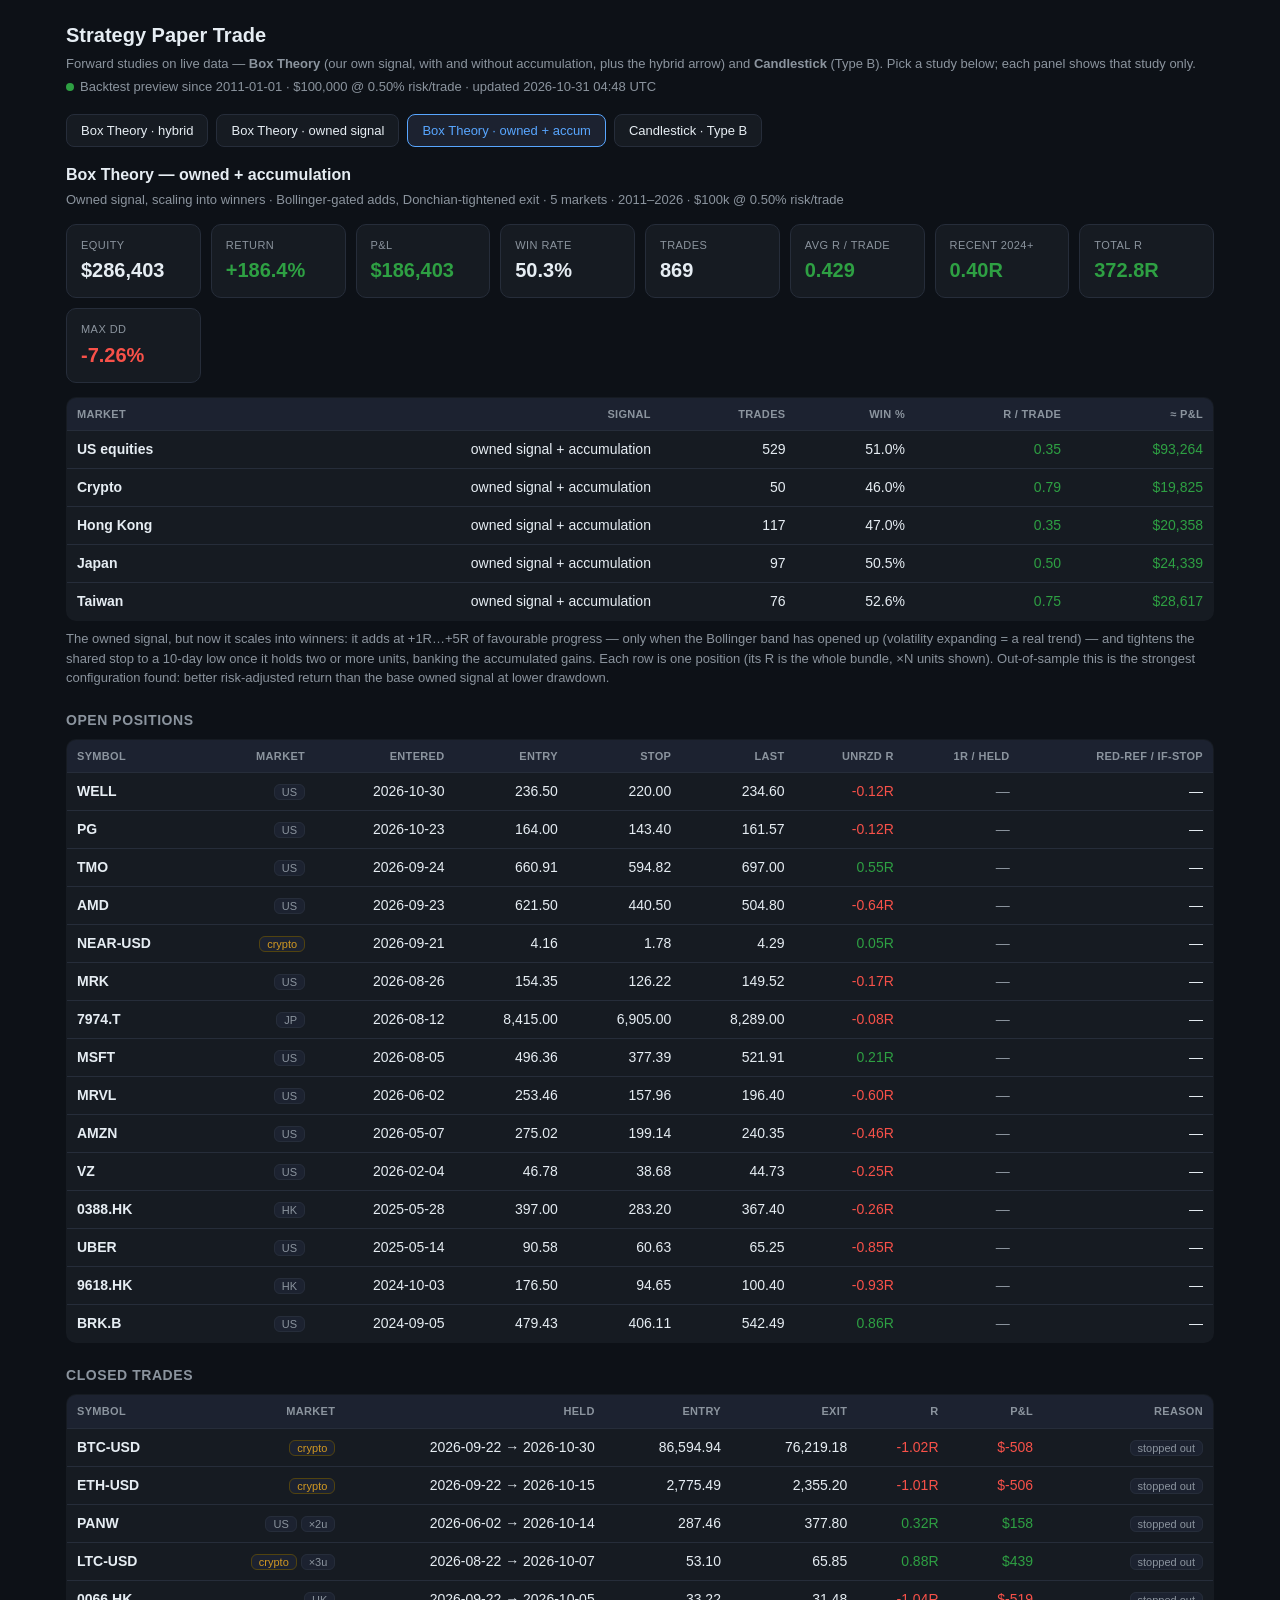
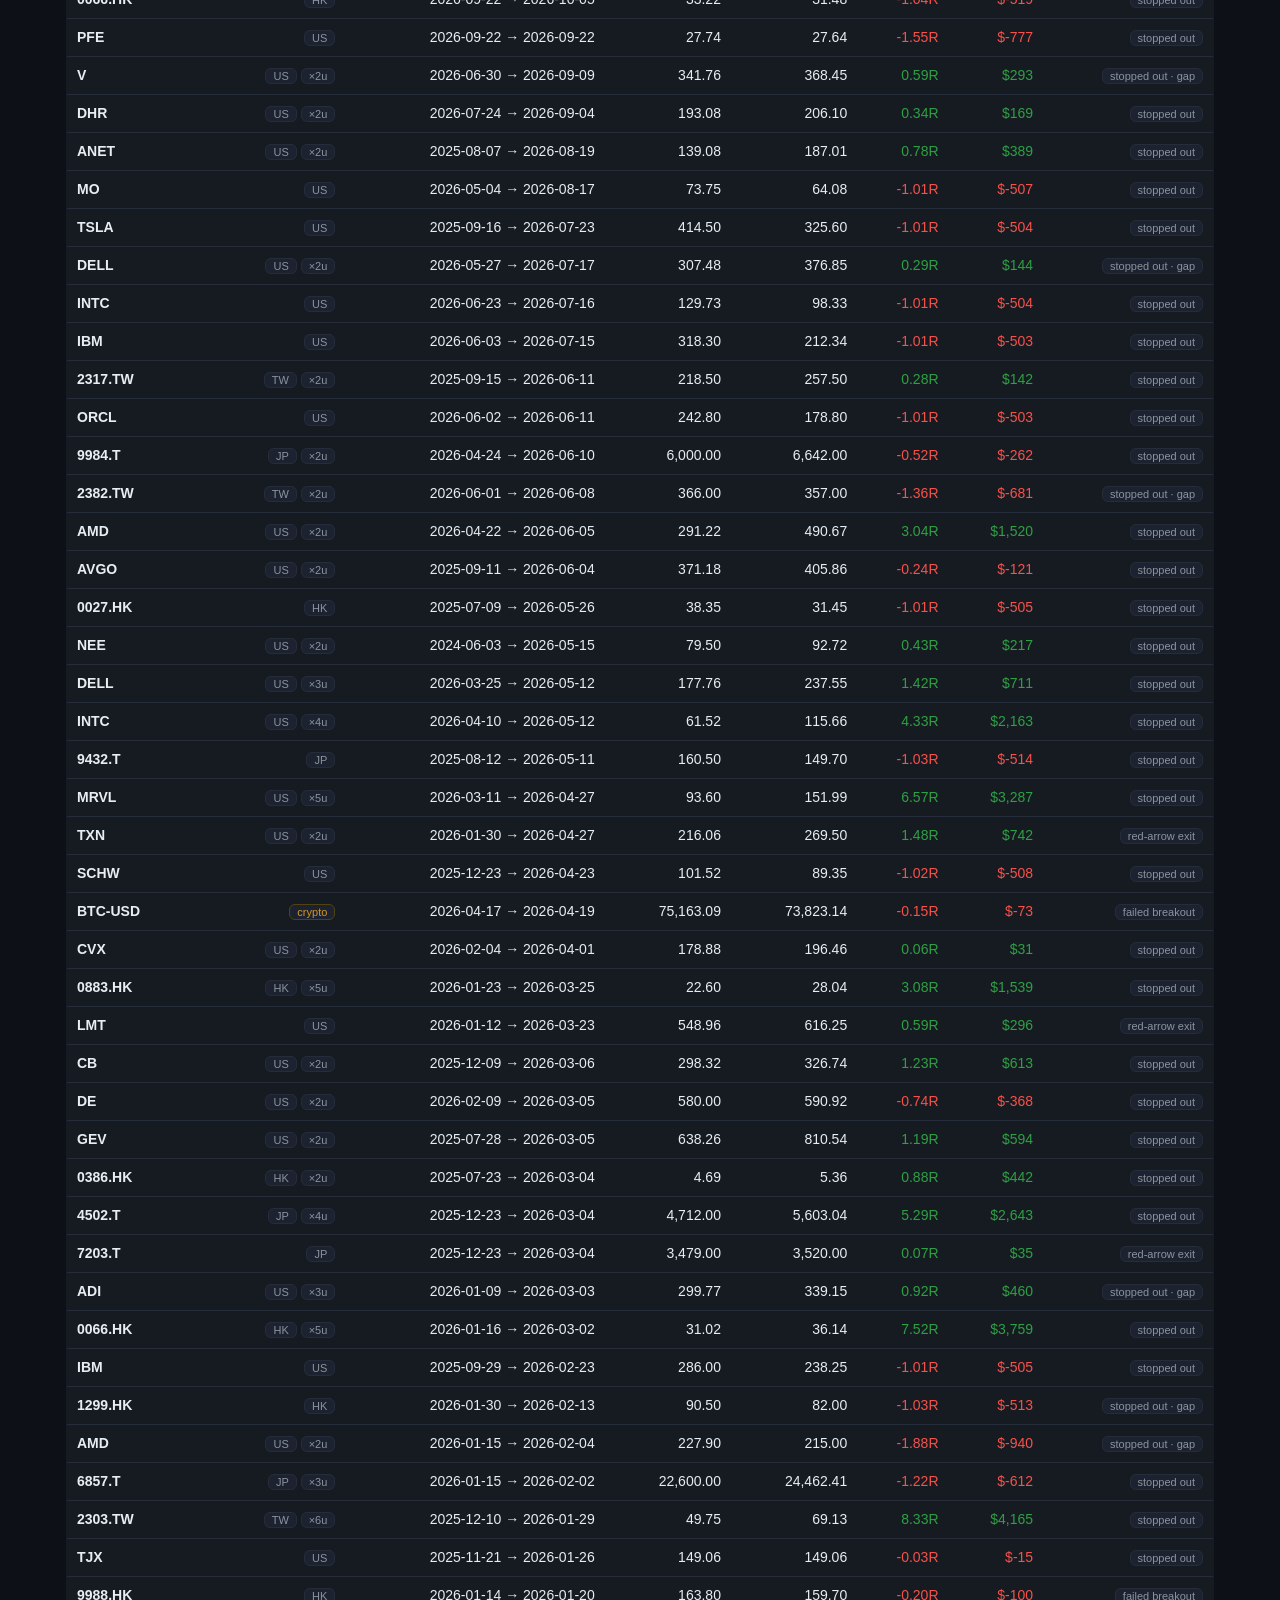
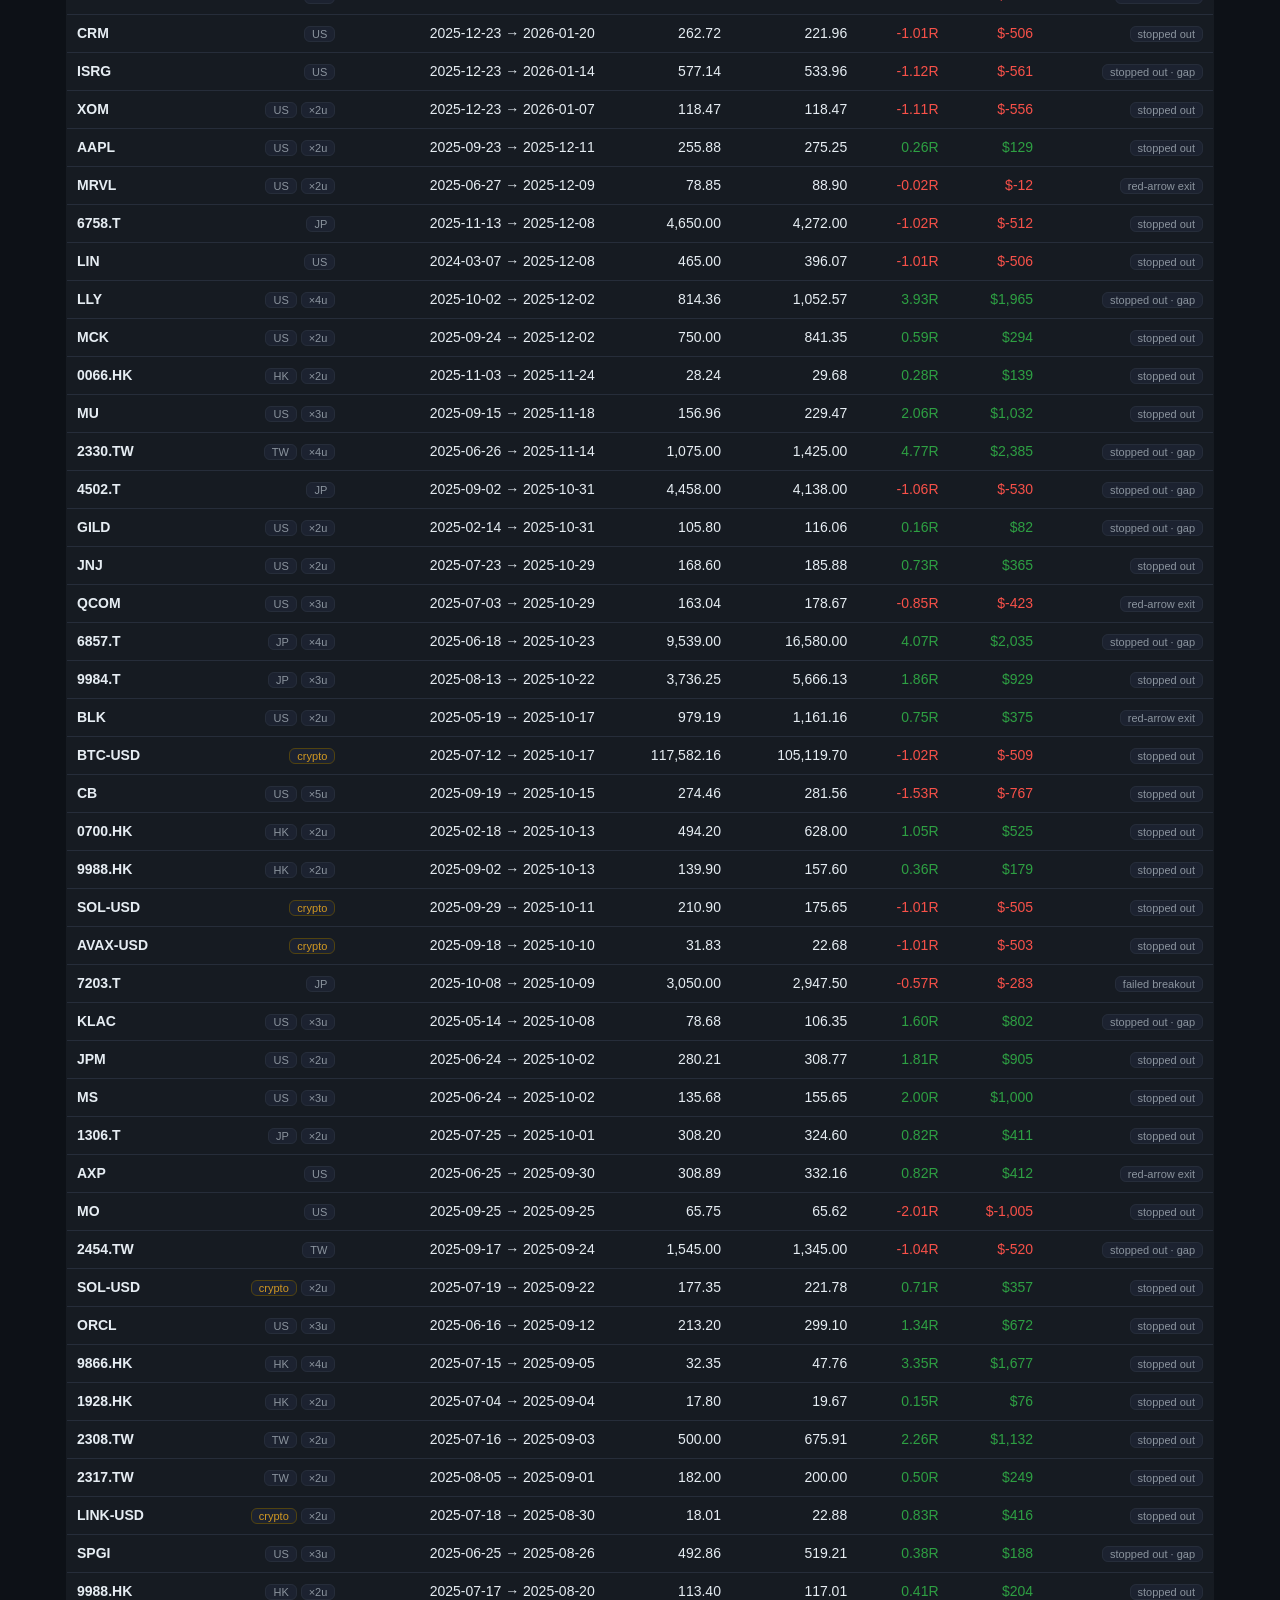
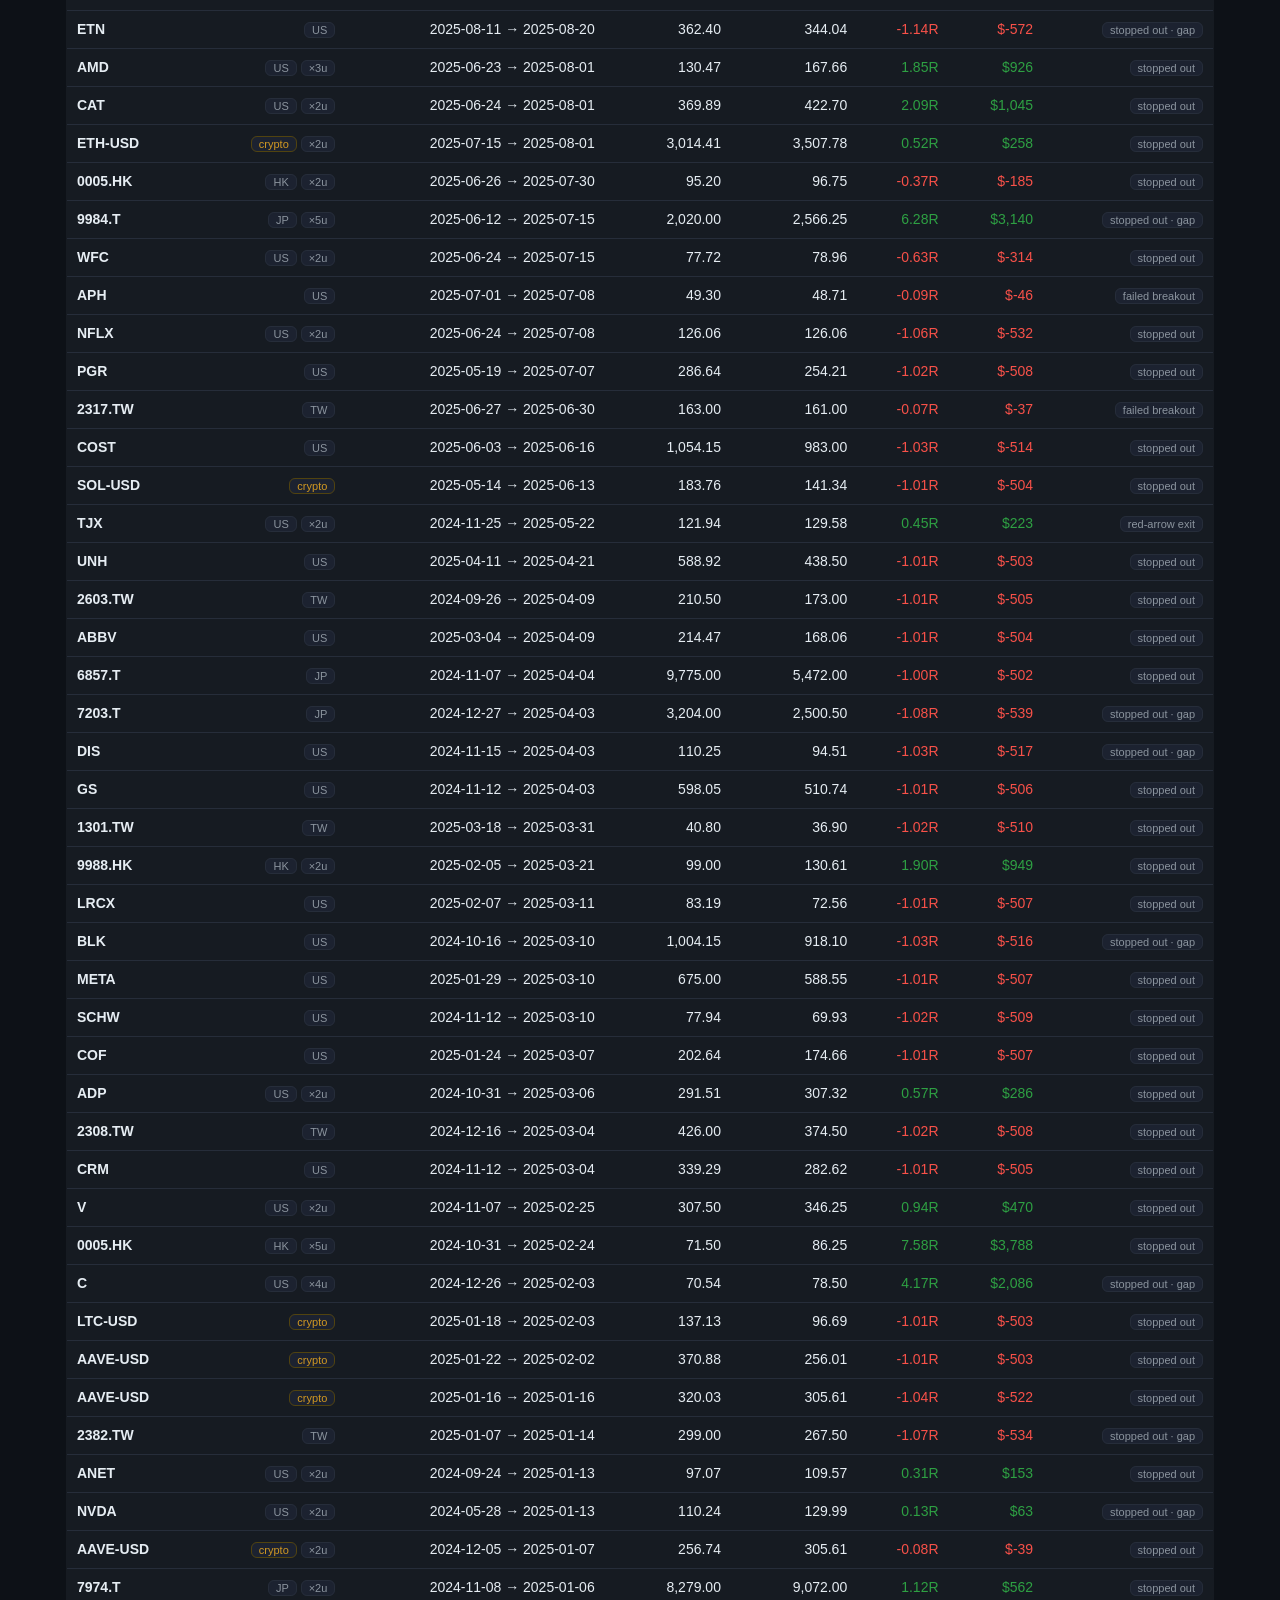
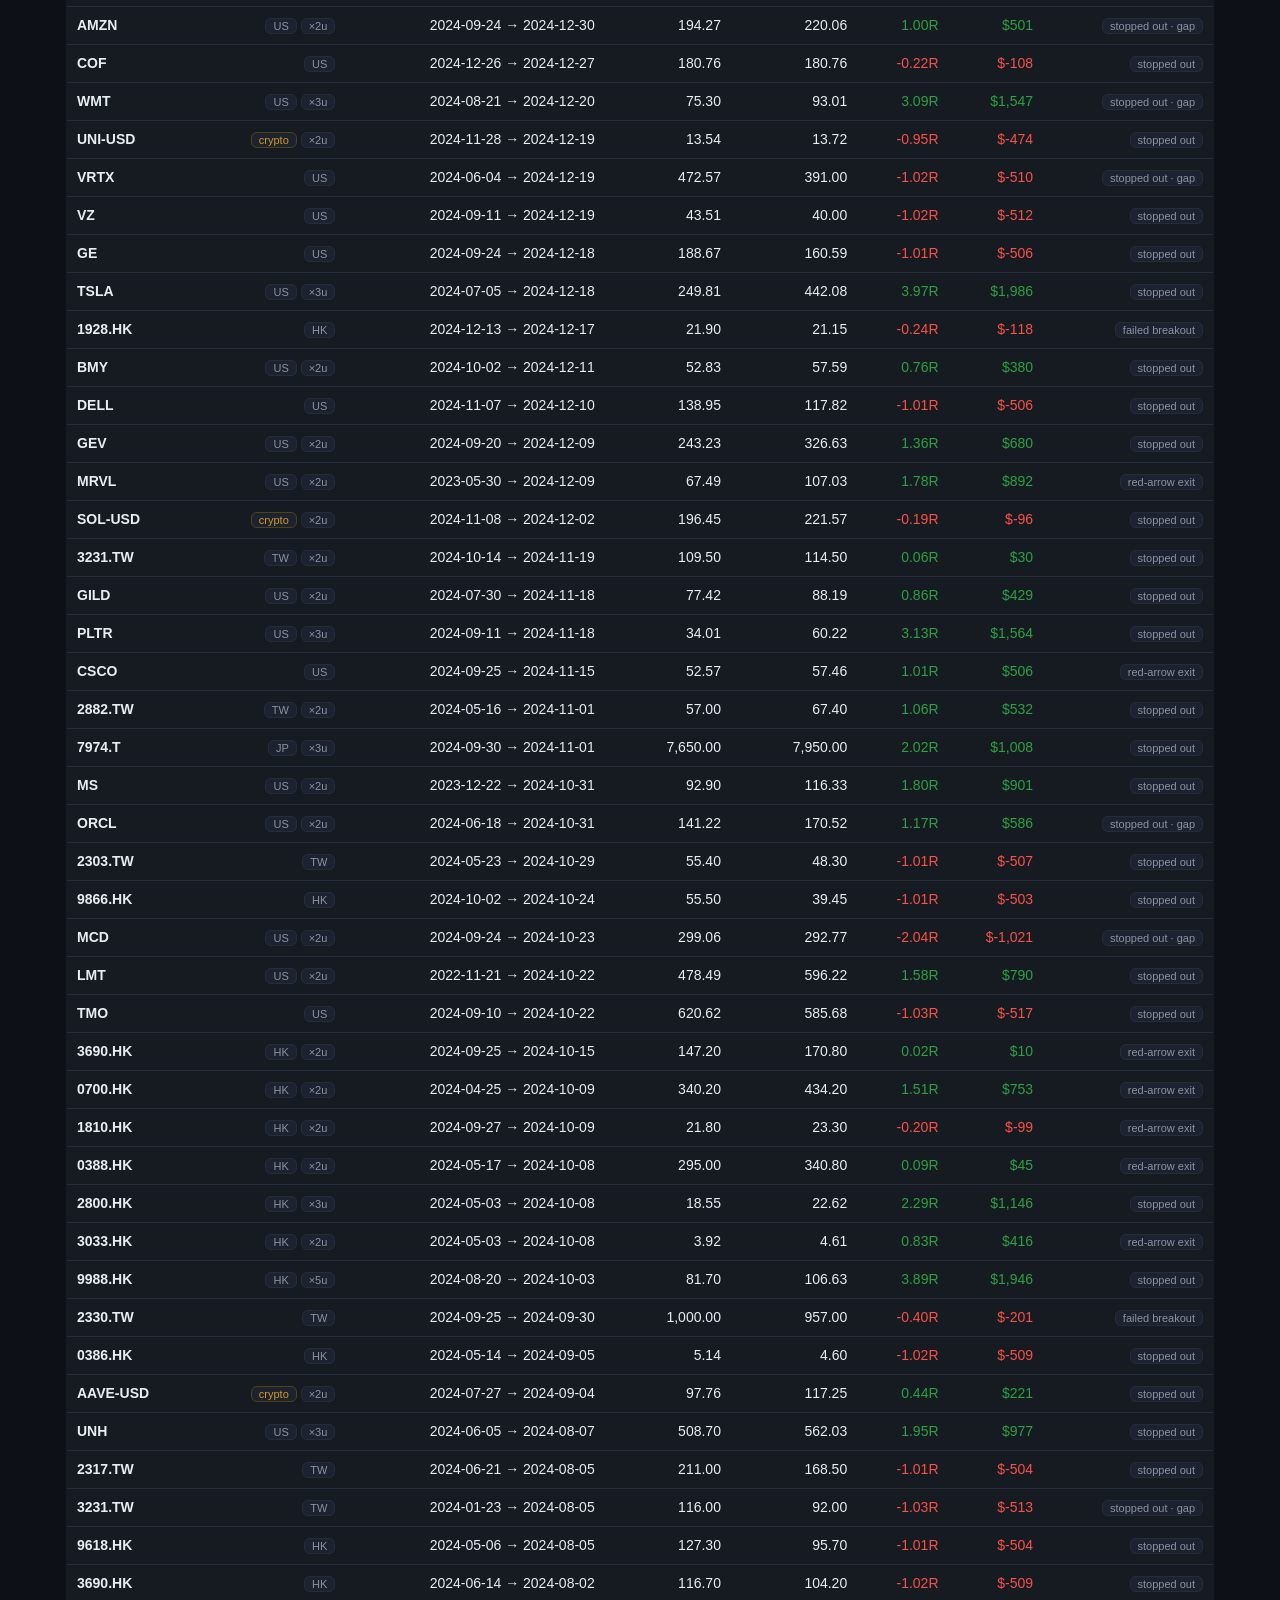
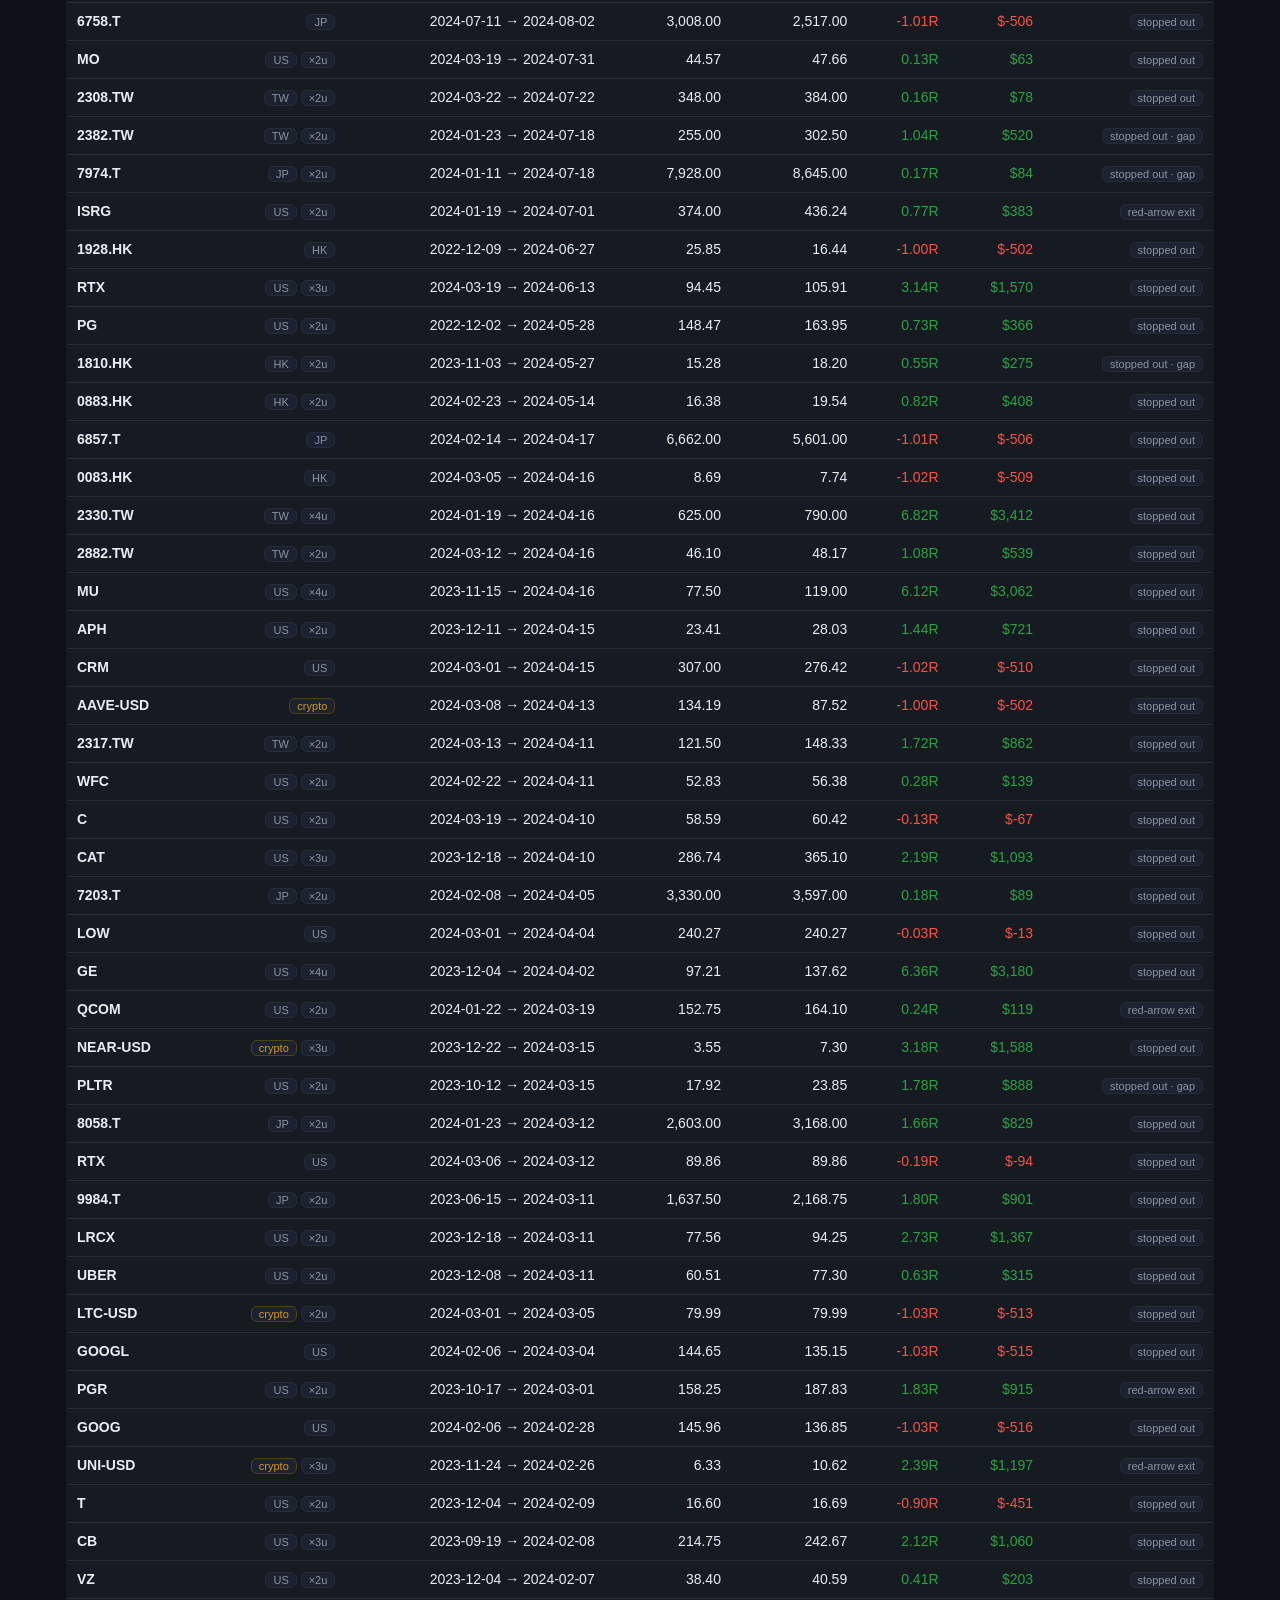
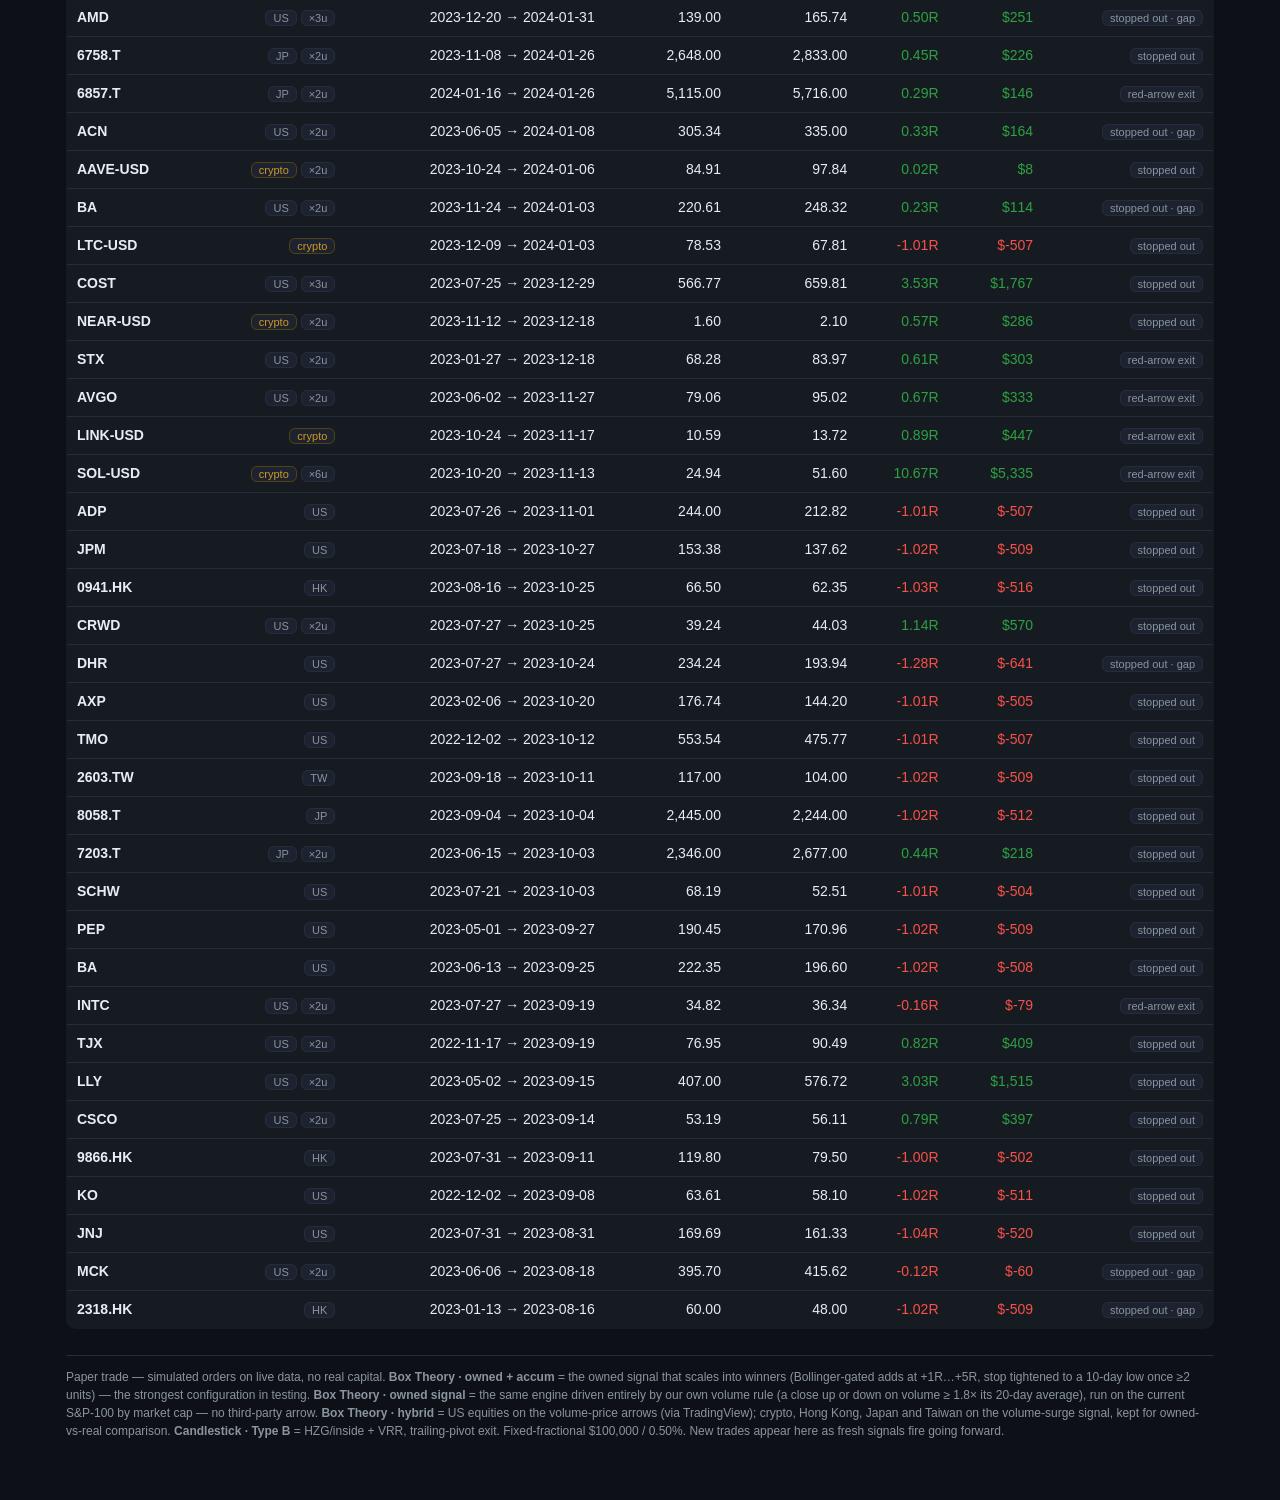
==== paper.html @ 95eea861 "Add owned + refined-accumulation stream (live) New box_theory_owned_accum stream: owned signal scali" ====
<!doctype html>
<html lang="en">
<head>
<meta charset="utf-8">
<meta name="viewport" content="width=device-width, initial-scale=1">
<title>Strategy Paper Trade</title>
<style>
  :root{
    --bg:#0d1117; --panel:#161b22; --panel2:#1c2230; --line:#262d3a;
    --ink:#e6edf3; --mut:#8b949e; --pos:#2ea043; --neg:#f85149; --accent:#58a6ff;
  }
  *{box-sizing:border-box}
  body{margin:0;background:var(--bg);color:var(--ink);
    font:14px/1.5 -apple-system,BlinkMacSystemFont,"Segoe UI",Roboto,Helvetica,Arial,sans-serif}
  .wrap{max-width:1180px;margin:0 auto;padding:20px 16px 60px}
  header h1{margin:0 0 4px;font-size:20px}
  .sub{color:var(--mut);font-size:13px}
  .dot{display:inline-block;width:8px;height:8px;border-radius:50%;background:var(--pos);margin-right:6px;vertical-align:middle}
  .tabs{display:flex;gap:8px;margin:18px 0 10px;flex-wrap:wrap}
  .tab{background:var(--panel);border:1px solid var(--line);color:var(--ink);padding:8px 14px;
    border-radius:8px;cursor:pointer;font-size:13px}
  .tab.active{background:var(--panel2);border-color:var(--accent);color:var(--accent)}
  .cards{display:grid;grid-template-columns:repeat(auto-fit,minmax(130px,1fr));gap:10px;margin:14px 0}
  .card{background:var(--panel);border:1px solid var(--line);border-radius:10px;padding:12px 14px}
  .card .k{color:var(--mut);font-size:11px;text-transform:uppercase;letter-spacing:.04em}
  .card .v{font-size:20px;font-weight:600;margin-top:2px}
  h2{font-size:14px;color:var(--mut);margin:22px 0 8px;font-weight:600;text-transform:uppercase;letter-spacing:.04em}
  .tbl{width:100%;border-collapse:collapse;background:var(--panel);border:1px solid var(--line);border-radius:10px;overflow:hidden}
  .tbl th,.tbl td{padding:8px 10px;text-align:right;border-bottom:1px solid var(--line);white-space:nowrap}
  .tbl th:first-child,.tbl td:first-child{text-align:left}
  .tbl th{color:var(--mut);font-weight:600;font-size:11px;text-transform:uppercase;letter-spacing:.03em;background:var(--panel2)}
  .tbl tr:last-child td{border-bottom:none}
  .tbl td.sym{font-weight:600}
  .pos{color:var(--pos)} .neg{color:var(--neg)}
  .tag{background:var(--panel2);border:1px solid var(--line);border-radius:6px;padding:1px 7px;font-size:11px;color:var(--mut)}
  .tag.crypto{color:#d29922;border-color:#51430f}
  .empty{color:var(--mut);padding:14px;background:var(--panel);border:1px solid var(--line);border-radius:10px}
  .scroll{overflow-x:auto}
  .yes{color:var(--pos);font-weight:600}.no{color:var(--mut)}
  footer{color:var(--mut);font-size:12px;margin-top:26px;border-top:1px solid var(--line);padding-top:12px}
</style>
</head>
<body>
<div class="wrap">
  <header>
    <h1>Strategy Paper Trade</h1>
    <div class="sub" style="margin-bottom:3px">Forward studies on live data — <b>Box Theory</b> (our own signal, with and without accumulation, plus the hybrid arrow) and <b>Candlestick</b> (Type B). Pick a study below; each panel shows that study only.</div>
    <div class="sub"><span class="dot" id="dot"></span><span id="status">Loading…</span></div>
  </header>

  <div class="tabs" id="tabs"></div>

  <section>
    <h2 id="stratTitle" style="margin:16px 0 3px;color:var(--ink);font-size:16px;text-transform:none;letter-spacing:0"></h2>
    <div class="sub" id="stratDesc"></div>
    <div class="cards" id="cards"></div>
    <div class="scroll" id="byMarket"></div>
    <div class="sub" id="stratNote" style="margin-top:8px"></div>
  </section>

  <h2>Open positions</h2>
  <div class="scroll" id="open"></div>

  <h2>Closed trades</h2>
  <div class="scroll" id="closed"></div>

  <footer id="foot"></footer>
</div>

<script>
const S = {data:null, strat:"box_theory_owned_accum"};
const $ = s => document.querySelector(s);
const money = v => "$" + Number(v).toLocaleString(undefined,{maximumFractionDigits:0});
const num = (v,d=2) => Number(v).toLocaleString(undefined,{minimumFractionDigits:d,maximumFractionDigits:d});
const sign = v => (Number(v) >= 0 ? "pos" : "neg");
const R = t => t.net_r !== undefined ? t.net_r : t.net_r_10bps_side;
const REASON_LABELS = {
  stop_intraday:        "stopped out",
  stop_gap:             "stopped out · gap",
  stop_same_bar:        "stopped out · entry bar",
  trail_stop:           "trailing stop",
  red_reference_close:  "red-arrow exit",
  early_failed_breakout:"failed breakout",
  end_of_data:          "open",
};
const REASON_TIPS = {
  stop_intraday:        "Price dropped to the stop level and the position closed there. This says nothing about holding time — a trade can trail for weeks before the stop is finally touched.",
  stop_gap:             "Opened below the stop and closed at the open (gapped straight through the stop).",
  stop_same_bar:        "The stop was touched on the very bar the position was entered.",
  trail_stop:           "Closed at the trailing stop, which had ratcheted up under each new pivot low.",
  red_reference_close:  "Closed on a red exit-signal bar.",
  early_failed_breakout:"The breakout failed back inside the box within the first few bars.",
  end_of_data:          "Still open at the end of the data.",
};
const reason = t => { const r = t.exit_reason || t.reason || ""; return REASON_LABELS[r] || r.replace(/_/g," "); };
const reasonTip = t => { const r = t.exit_reason || t.reason || ""; return REASON_TIPS[r] || ""; };
const mtag = m => `<span class="tag ${m==='crypto'?'crypto':''}">${m}</span>`;

function cards(st){
  const ret = st.return_pct !== undefined ? st.return_pct : (st.pnl_usd / (S.data.equity0||100000) * 100);
  const c = [
    ["Equity", money(st.equity)],
    ["Return", `<span class="${sign(ret)}">${ret>=0?"+":""}${num(ret,1)}%</span>`],
    ["P&L", `<span class="${sign(st.pnl_usd)}">${money(st.pnl_usd)}</span>`],
    ["Win rate", st.trades ? num(st.win_pct,1)+"%" : "—"],
    ["Trades", st.trades],
    ["Avg R / trade", `<span class="${sign(st.avg_r)}">${num(st.avg_r,3)}</span>`],
    ["Recent 2024+", st.recent_trades ? `<span class="${sign(st.recent_avg_r)}">${num(st.recent_avg_r,2)}R</span>` : "—"],
    ["Total R", `<span class="${sign(st.total_r)}">${num(st.total_r,1)}R</span>`],
    ["Max DD", `<span class="neg">${num(st.max_dd_pct,2)}%</span>`],
  ];
  $("#cards").innerHTML = c.map(([k,v])=>`<div class="card"><div class="k">${k}</div><div class="v">${v}</div></div>`).join("");
}

function openTable(rows){
  if(!rows.length){ $("#open").innerHTML = `<div class="empty">No open positions.</div>`; return; }
  const body = rows.map(p=>`<tr>
    <td class="sym">${p.symbol.replace('US.','')}</td>
    <td>${mtag(p.market)}${p.pattern && p.pattern!=='box_theory' ? ' <span class="tag">'+p.pattern.replace('_',' ')+'</span>':''}${p.units>1 ? ' <span class="tag">×'+p.units+'u</span>':''}</td>
    <td>${p.entry_date}</td>
    <td>${num(p.entry)}</td>
    <td>${num(p.active_stop)}</td>
    <td>${p.last_close!=null ? num(p.last_close) : '—'}</td>
    <td class="${sign(p.unrealized_r)}">${num(p.unrealized_r,2)}R</td>
    <td>${p.hit_1r!==undefined ? (p.hit_1r?'<span class="yes">1R</span>':'<span class="no">—</span>') : (p.bars_held!==undefined ? p.bars_held+'d' : '')}</td>
    <td>${p.red_ref!=null ? num(p.red_ref) : (p.if_stopped_now_r!==undefined ? '<span class="'+sign(p.if_stopped_now_r)+'">'+num(p.if_stopped_now_r,2)+'R</span>' : '—')}</td>
  </tr>`).join("");
  $("#open").innerHTML = `<table class="tbl"><thead><tr>
    <th>Symbol</th><th>Market</th><th>Entered</th><th>Entry</th><th>Stop</th><th>Last</th>
    <th>Unrzd R</th><th>1R / held</th><th>Red-ref / if-stop</th></tr></thead><tbody>${body}</tbody></table>`;
}

function closedTable(rows){
  if(!rows.length){ $("#closed").innerHTML = `<div class="empty">No closed trades yet.</div>`; return; }
  const body = rows.map(t=>`<tr>
    <td class="sym">${t.symbol.replace('US.','')}</td>
    <td>${mtag(t.market)}${t.pattern && t.pattern!=='box_theory' ? ' <span class="tag">'+t.pattern.replace('_',' ')+'</span>':''}${t.units>1 ? ' <span class="tag">×'+t.units+'u</span>':''}</td>
    <td>${t.entry_date} → ${t.exit_date}</td>
    <td>${num(t.entry)}</td>
    <td>${num(t.exit)}</td>
    <td class="${sign(R(t))}">${num(R(t),2)}R</td>
    <td class="${sign(t.pnl_usd)}">${money(t.pnl_usd)}</td>
    <td><span class="tag" title="${reasonTip(t)}">${reason(t)}</span></td>
  </tr>`).join("");
  $("#closed").innerHTML = `<table class="tbl"><thead><tr>
    <th>Symbol</th><th>Market</th><th>Held</th><th>Entry</th><th>Exit</th>
    <th>R</th><th>P&amp;L</th><th>Reason</th></tr></thead><tbody>${body}</tbody></table>`;
}

const MKT_NAME = {US:"US equities", crypto:"Crypto", HK:"Hong Kong", JP:"Japan", TW:"Taiwan"};
const MKT_ORDER = ["US","crypto","HK","JP","TW"];
function sigLabel(strat, m){
  if(strat==="box_theory_hybrid") return m==="US" ? "volume-price arrow" : "volume-surge";
  if(strat==="box_theory_owned") return "owned volume signal";
  if(strat==="box_theory_owned_accum") return "owned signal + accumulation";
  return "candlestick";
}
function byMarketTable(bm, strat){
  const keys = MKT_ORDER.filter(m=>bm[m] && bm[m].trades)
    .concat(Object.keys(bm).filter(m=>!MKT_ORDER.includes(m) && bm[m].trades));
  if(!keys.length){ $("#byMarket").innerHTML = ""; return; }
  const body = keys.map(m=>{
    const s = bm[m];
    return `<tr><td class="sym">${MKT_NAME[m]||m}</td><td>${sigLabel(strat,m)}</td>
      <td>${s.trades}</td><td>${num(s.win_pct,1)}%</td>
      <td class="${sign(s.avg_r)}">${num(s.avg_r,2)}</td>
      <td class="${sign(s.pnl_usd)}">${money(s.pnl_usd)}</td></tr>`;
  }).join("");
  $("#byMarket").innerHTML = `<table class="tbl"><thead><tr>
    <th>Market</th><th>Signal</th><th>Trades</th><th>Win %</th><th>R / trade</th><th>≈ P&amp;L</th>
    </tr></thead><tbody>${body}</tbody></table>`;
}
const META = {
  box_theory_owned_accum: {
    title: "Box Theory — owned + accumulation",
    desc: "Owned signal, scaling into winners · Bollinger-gated adds, Donchian-tightened exit · 5 markets · 2011–2026 · $100k @ 0.50% risk/trade",
    note: "The owned signal, but now it scales into winners: it adds at +1R…+5R of favourable progress — only when the Bollinger band has opened up (volatility expanding = a real trend) — and tightens the shared stop to a 10-day low once it holds two or more units, banking the accumulated gains. Each row is one position (its R is the whole bundle, ×N units shown). Out-of-sample this is the strongest configuration found: better risk-adjusted return than the base owned signal at lower drawdown.",
  },
  box_theory_owned: {
    title: "Box Theory — our own signal",
    desc: "Our own volume signal (no third-party arrow) · 5 markets · US = current S&P-100 by market cap · 2011–2026 · $100k @ 0.50% risk/trade",
    note: "Same Box Theory engine as the hybrid, but the green/red signal is computed entirely from our own rule — a close up or down on volume ≥ 1.8× its 20-day average — so the system no longer depends on anyone's proprietary indicator. US names are the current S&P 500 top-100 by market cap (quarterly rebalance); crypto, Hong Kong, Japan and Taiwan use the same large-cap pools as the hybrid. One signal, every market — the forward run that stands on its own.",
  },
  box_theory_hybrid: {
    title: "Box Theory — hybrid",
    desc: "5 markets, each on its strongest volume signal · 2011–2026 · $100k @ 0.50% risk/trade",
    note: "Each market uses whichever volume signal is strongest there — the volume-price arrow on US equities, a volume-surge rule elsewhere. Net positive in every market over the full history. Kept alongside the owned signal so we can compare owned-vs-real as live trades fire.",
  },
  combined: {
    title: "Candlestick — Type B",
    desc: "Inside / HZG-inside breakout, strong volume-surge filter (VRR≥2.5), trailing-pivot-low exit · all markets · 2011–2026 · $100k @ 0.50% risk/trade",
    note: "Refined to the high-quality set: raising the volume-surge filter to VRR≥2.5 (and dropping the loose HZG pattern) cut trades ~10× and max drawdown from ~17% to ~2.5% while lifting per-trade quality. Sizing is still fixed-fractional; the low drawdown leaves plenty of room to size up.",
  },
};
function render(){
  if(!S.data) return;
  const s = S.data.strategies[S.strat];
  document.querySelectorAll(".tab").forEach(b=>b.classList.toggle("active", b.dataset.strat===S.strat));
  const m = META[S.strat] || {title:(LABELS[S.strat]||S.strat), desc:"", note:""};
  $("#stratTitle").textContent = m.title;
  $("#stratDesc").textContent = m.desc;
  $("#stratNote").textContent = m.note;
  cards(s.stats);
  byMarketTable(s.by_market||{}, S.strat);
  openTable(s.open||[]);
  closedTable(s.closed||[]);
}

const LABELS = {box_theory_owned_accum:"Box Theory · owned + accum", box_theory_owned:"Box Theory · owned signal", box_theory_hybrid:"Box Theory · hybrid", combined:"Candlestick · Type B"};
function buildTabs(){
  const keys = Object.keys(S.data.strategies);
  if(!keys.includes(S.strat)) S.strat = keys[0];
  $("#tabs").innerHTML = keys.map(k=>`<button class="tab" data-strat="${k}">${LABELS[k]||k}</button>`).join("");
  document.querySelectorAll(".tab").forEach(b=>b.addEventListener("click",()=>{S.strat=b.dataset.strat; render();}));
}

async function load(){
  try{
    const d = await fetch("data/bt_paper.json",{cache:"no-store"}).then(r=>r.json());
    S.data = d;
    const modeLabel = d.mode === "live" ? "Live forward trial" : "Backtest preview";
    $("#status").textContent = `${modeLabel} since ${d.trial_start} · ${money(d.equity0)} @ ${(d.risk_pct*100).toFixed(2)}% risk/trade · updated ${String(d.generated_at).replace('T',' ').slice(0,16)} UTC`;
    $("#foot").innerHTML = `Paper trade — simulated orders on live data, no real capital. <b>Box Theory · owned + accum</b> = the owned signal that scales into winners (Bollinger-gated adds at +1R…+5R, stop tightened to a 10-day low once ≥2 units) — the strongest configuration in testing. <b>Box Theory · owned signal</b> = the same engine driven entirely by our own volume rule (a close up or down on volume ≥ 1.8× its 20-day average), run on the current S&P-100 by market cap — no third-party arrow. <b>Box Theory · hybrid</b> = US equities on the volume-price arrows (via TradingView); crypto, Hong Kong, Japan and Taiwan on the volume-surge signal, kept for owned-vs-real comparison. <b>Candlestick · Type B</b> = HZG/inside + VRR, trailing-pivot exit. Fixed-fractional ${money(d.equity0)} / ${(d.risk_pct*100).toFixed(2)}%. New trades appear here as fresh signals fire going forward.`;
    buildTabs();
    render();
  }catch(e){
    $("#dot").style.background="var(--neg)";
    $("#status").textContent = "Could not load bt_paper.json (the nightly run may not have produced it yet).";
  }
}
load();
</script>
</body>
</html>
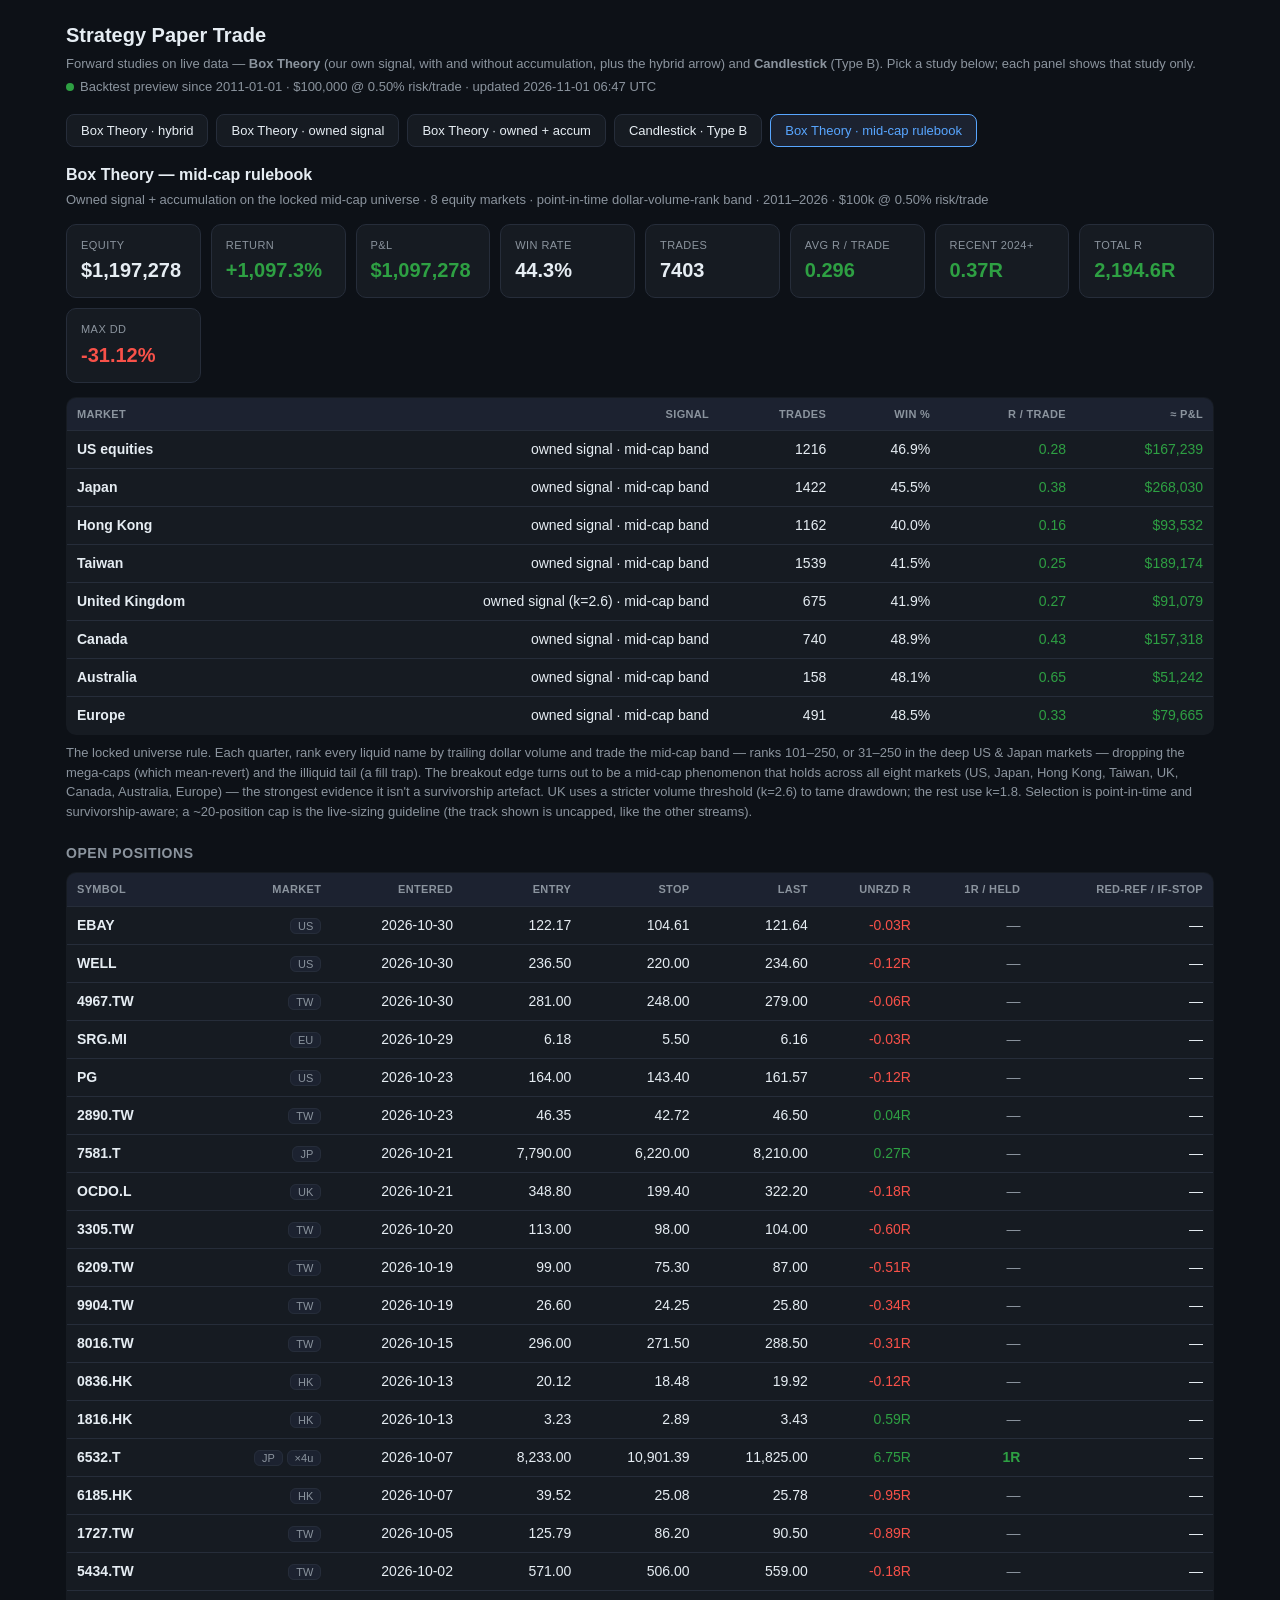
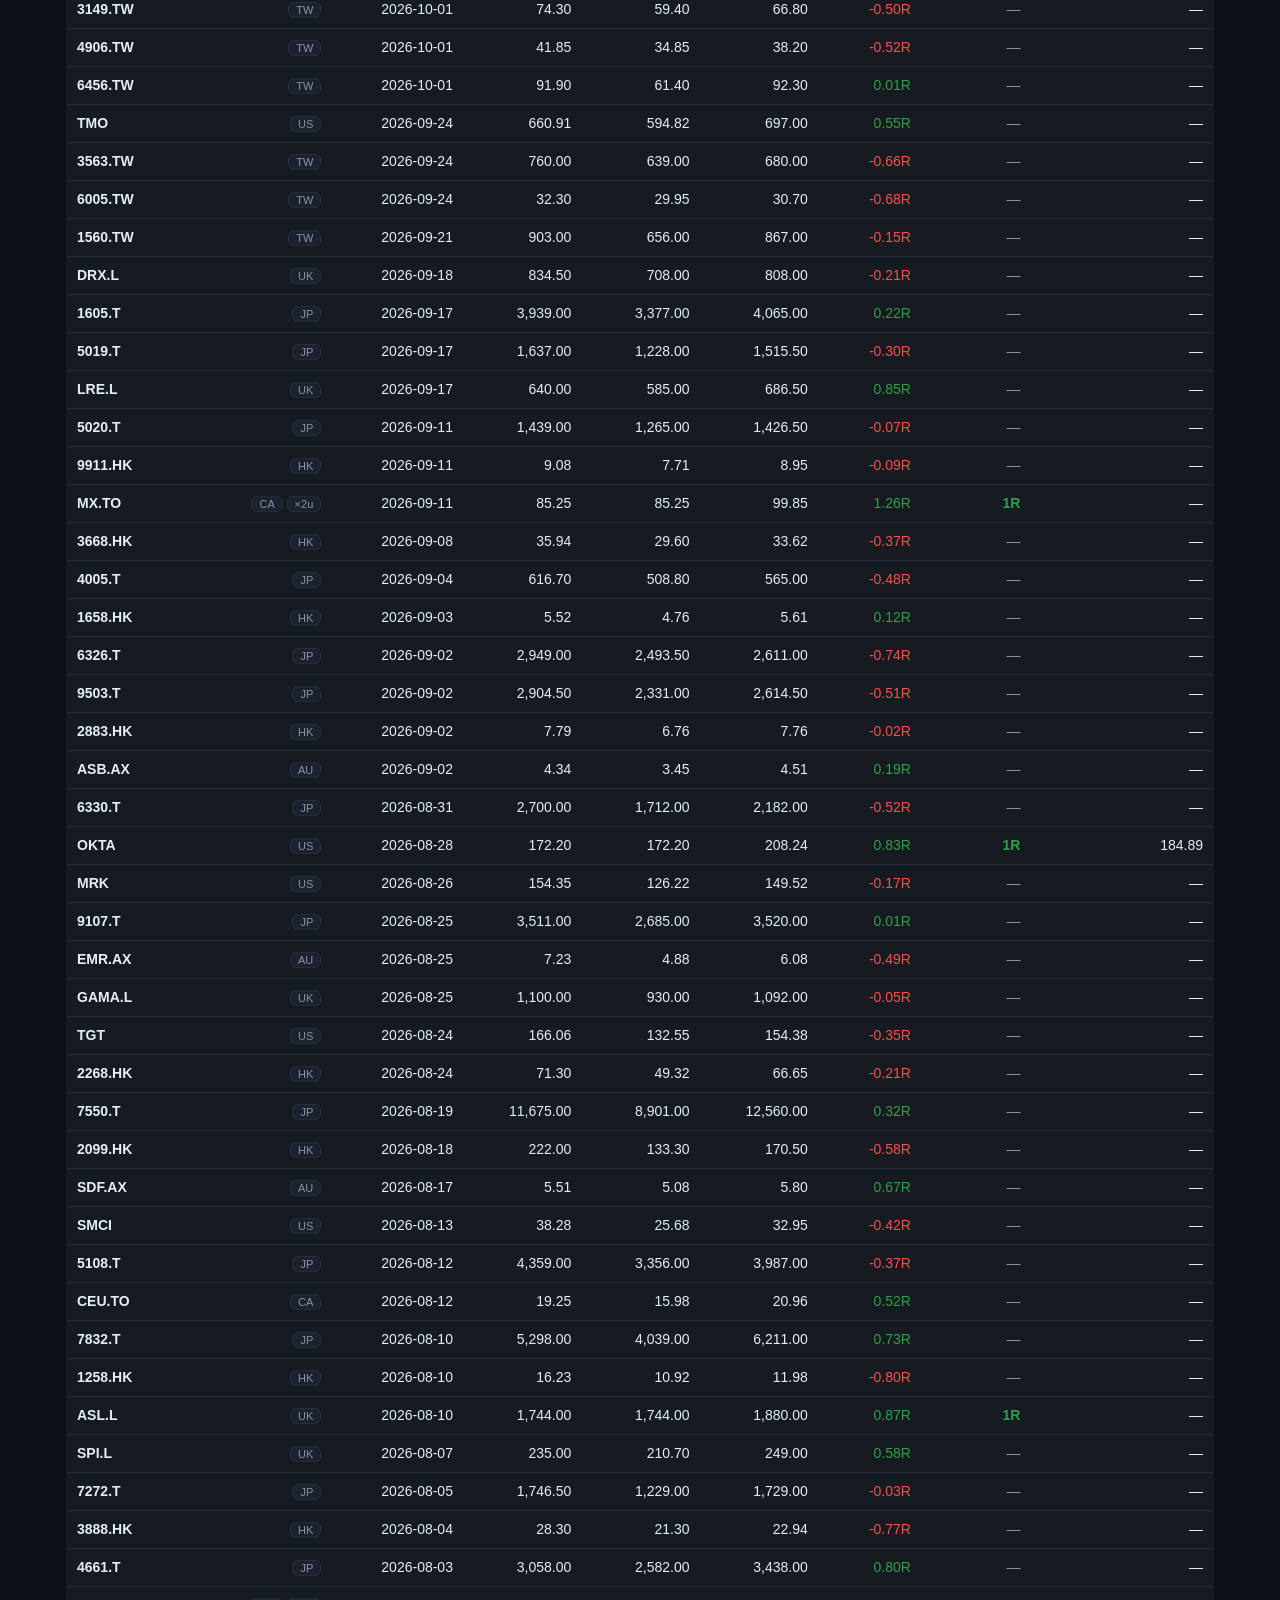
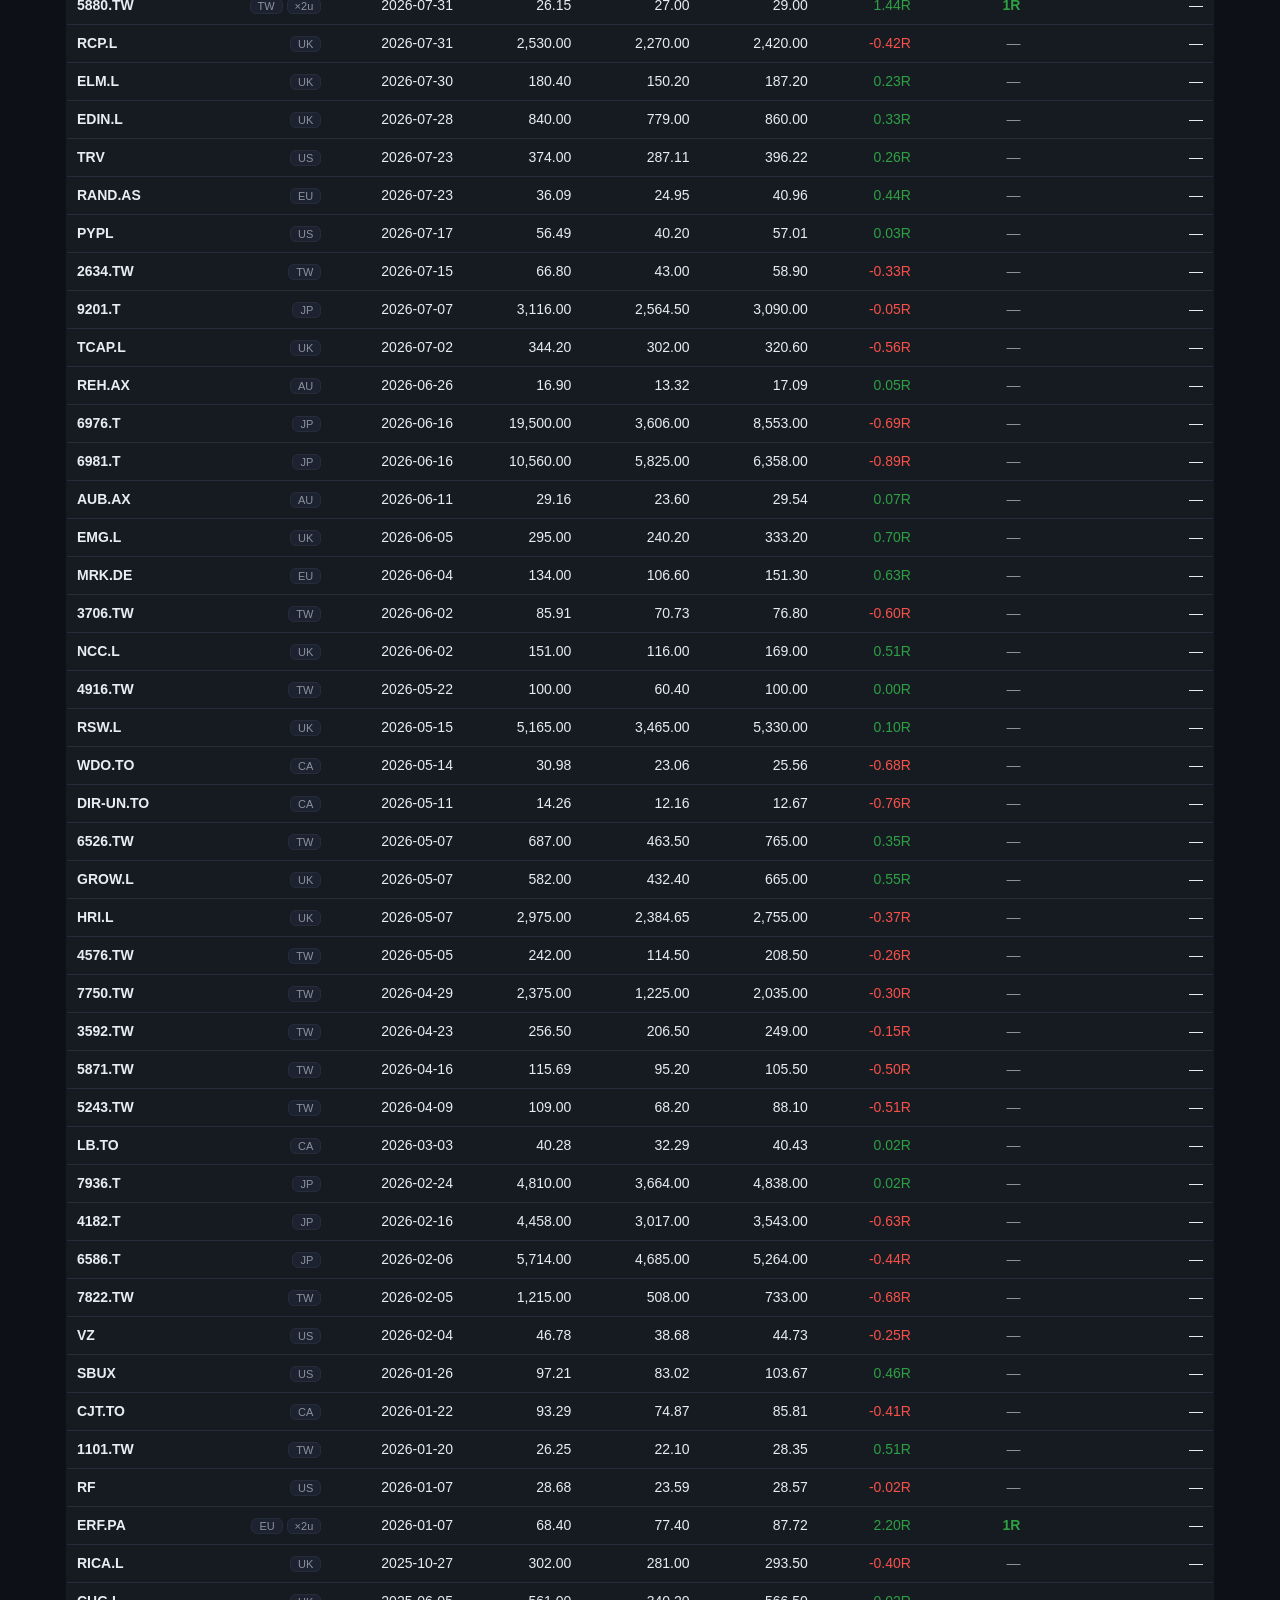
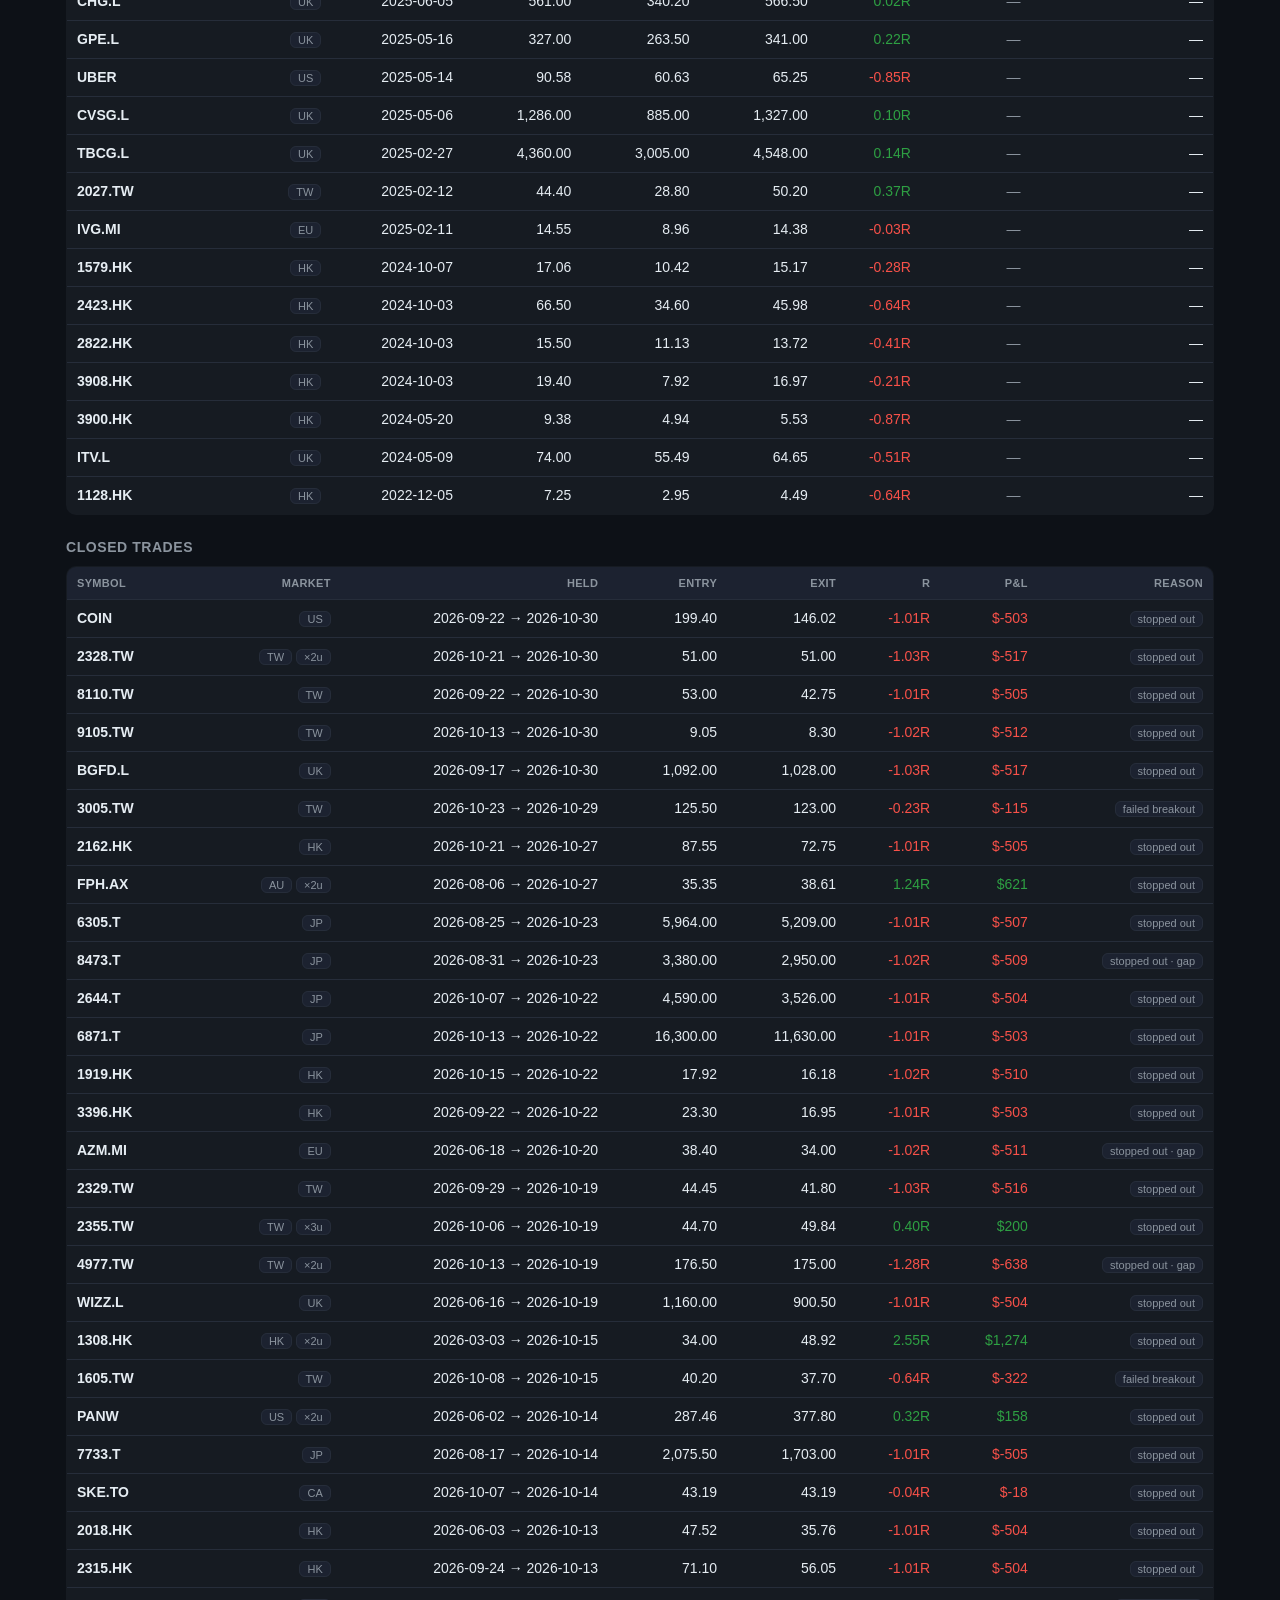
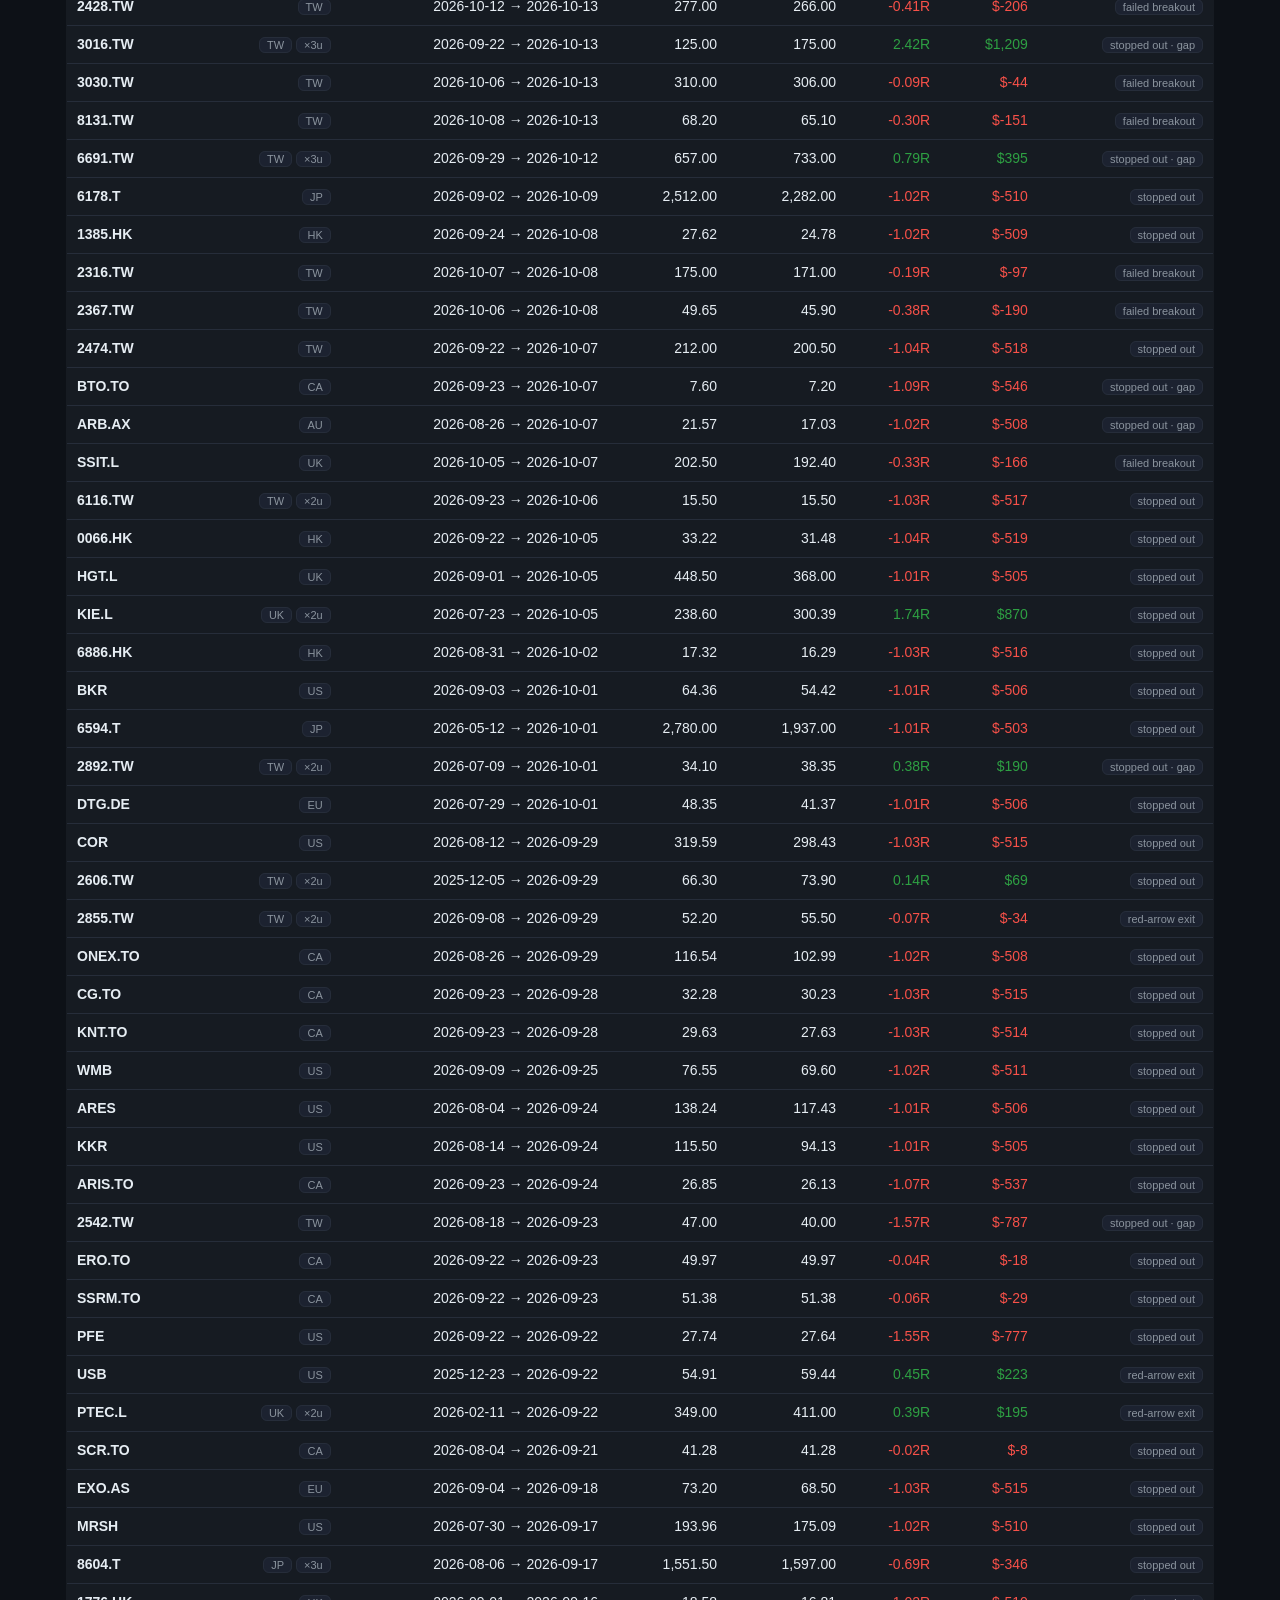
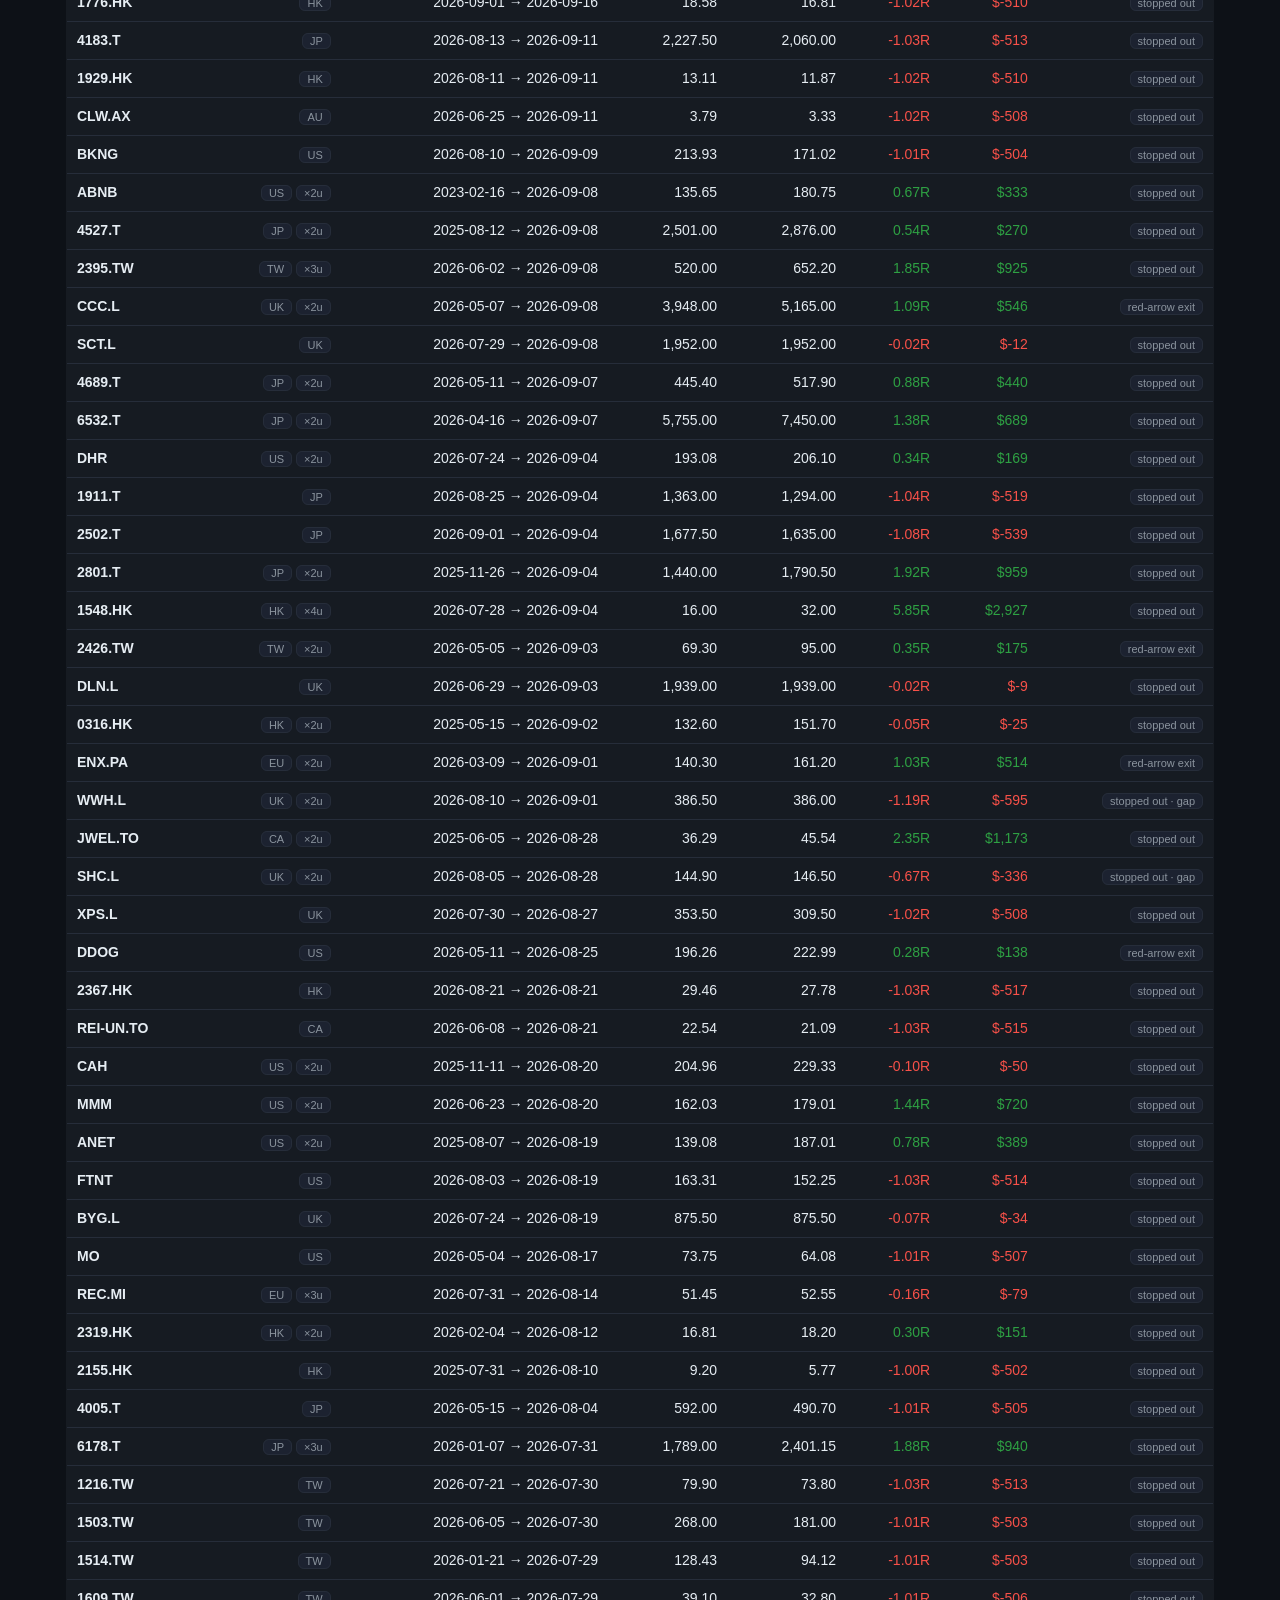
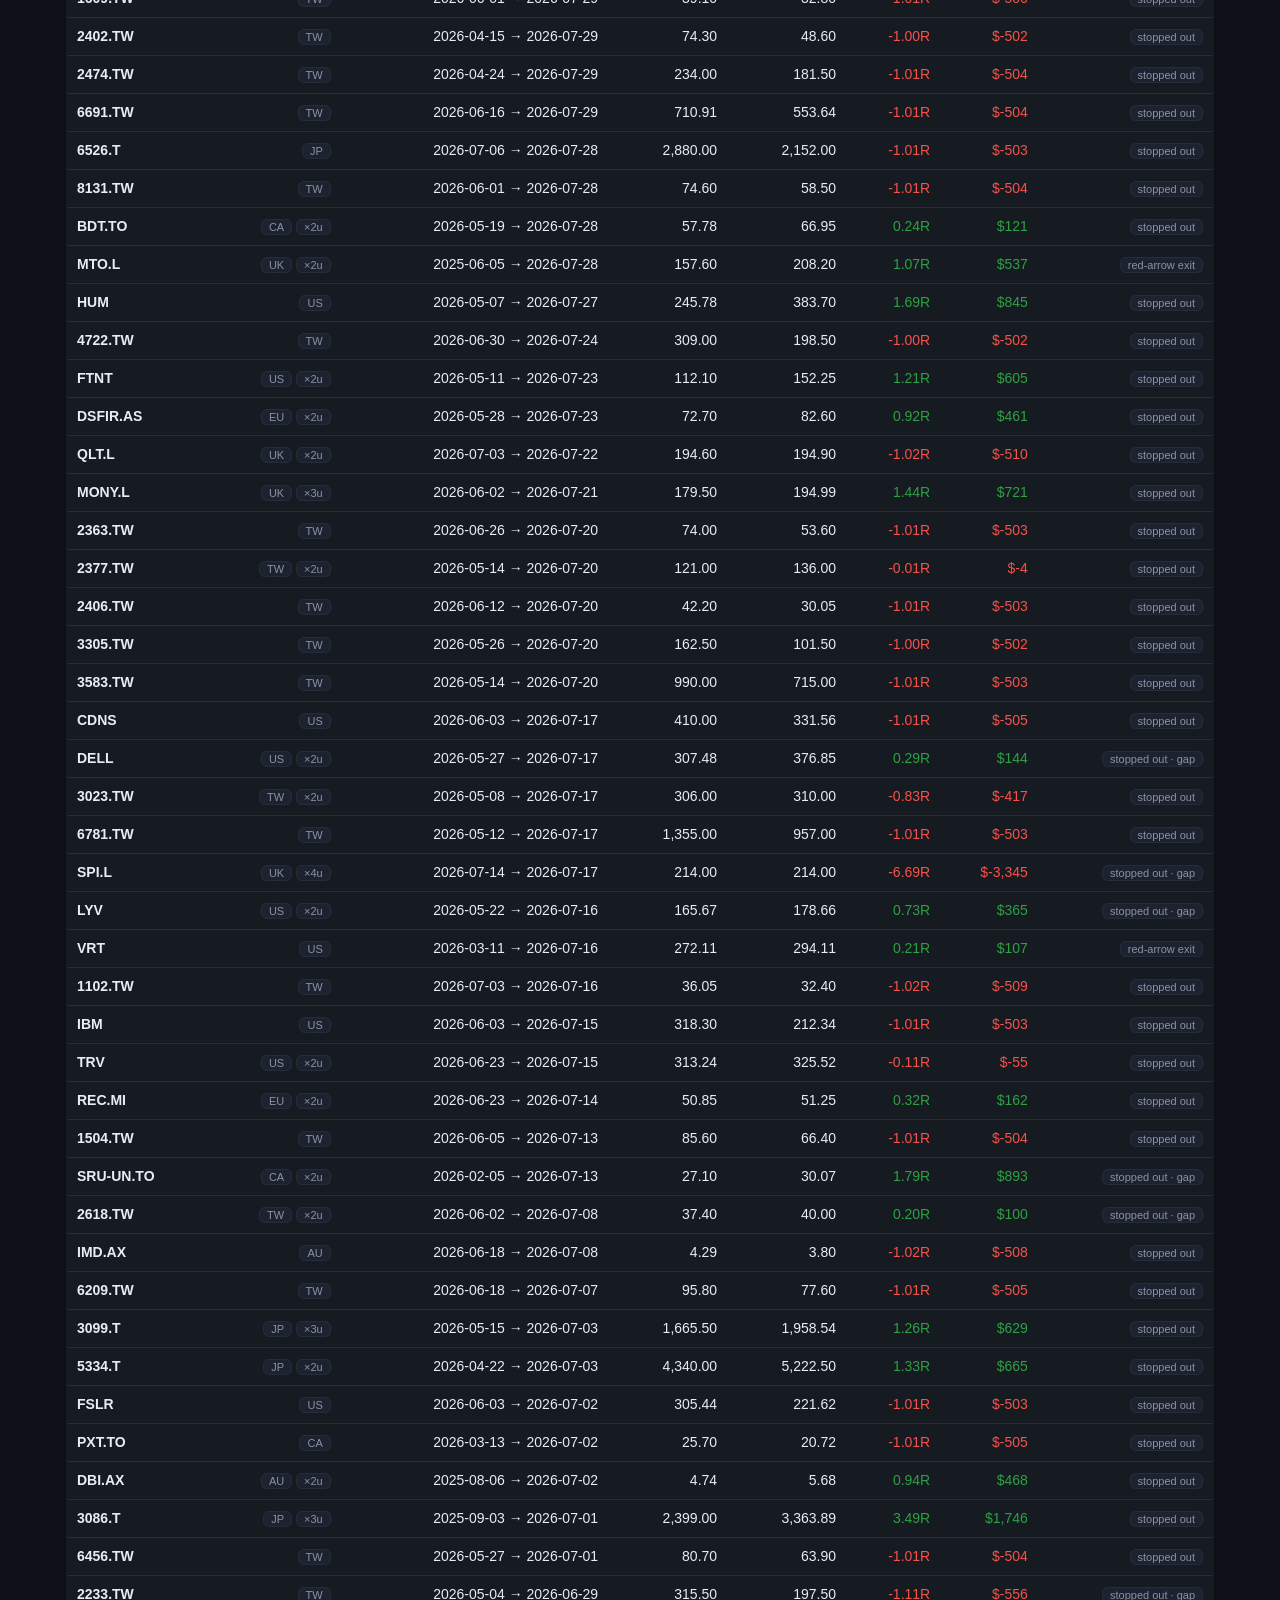
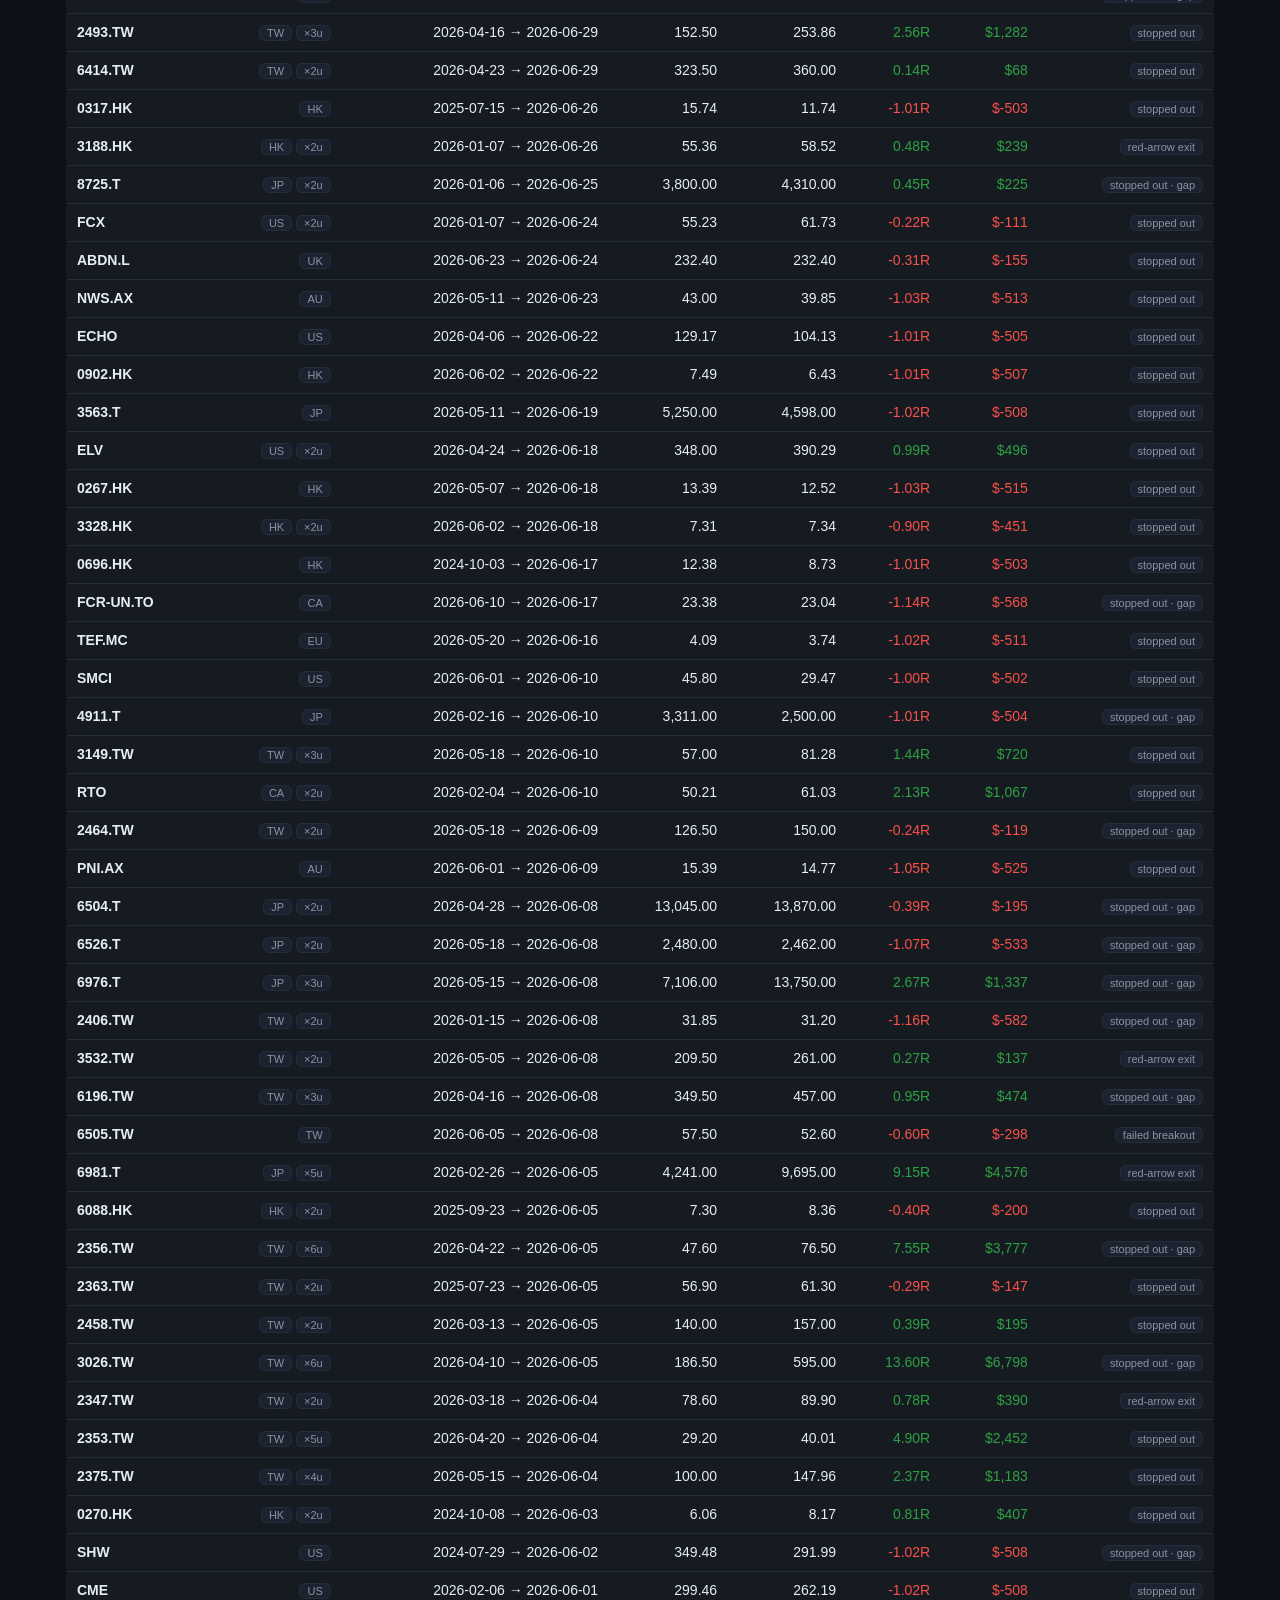
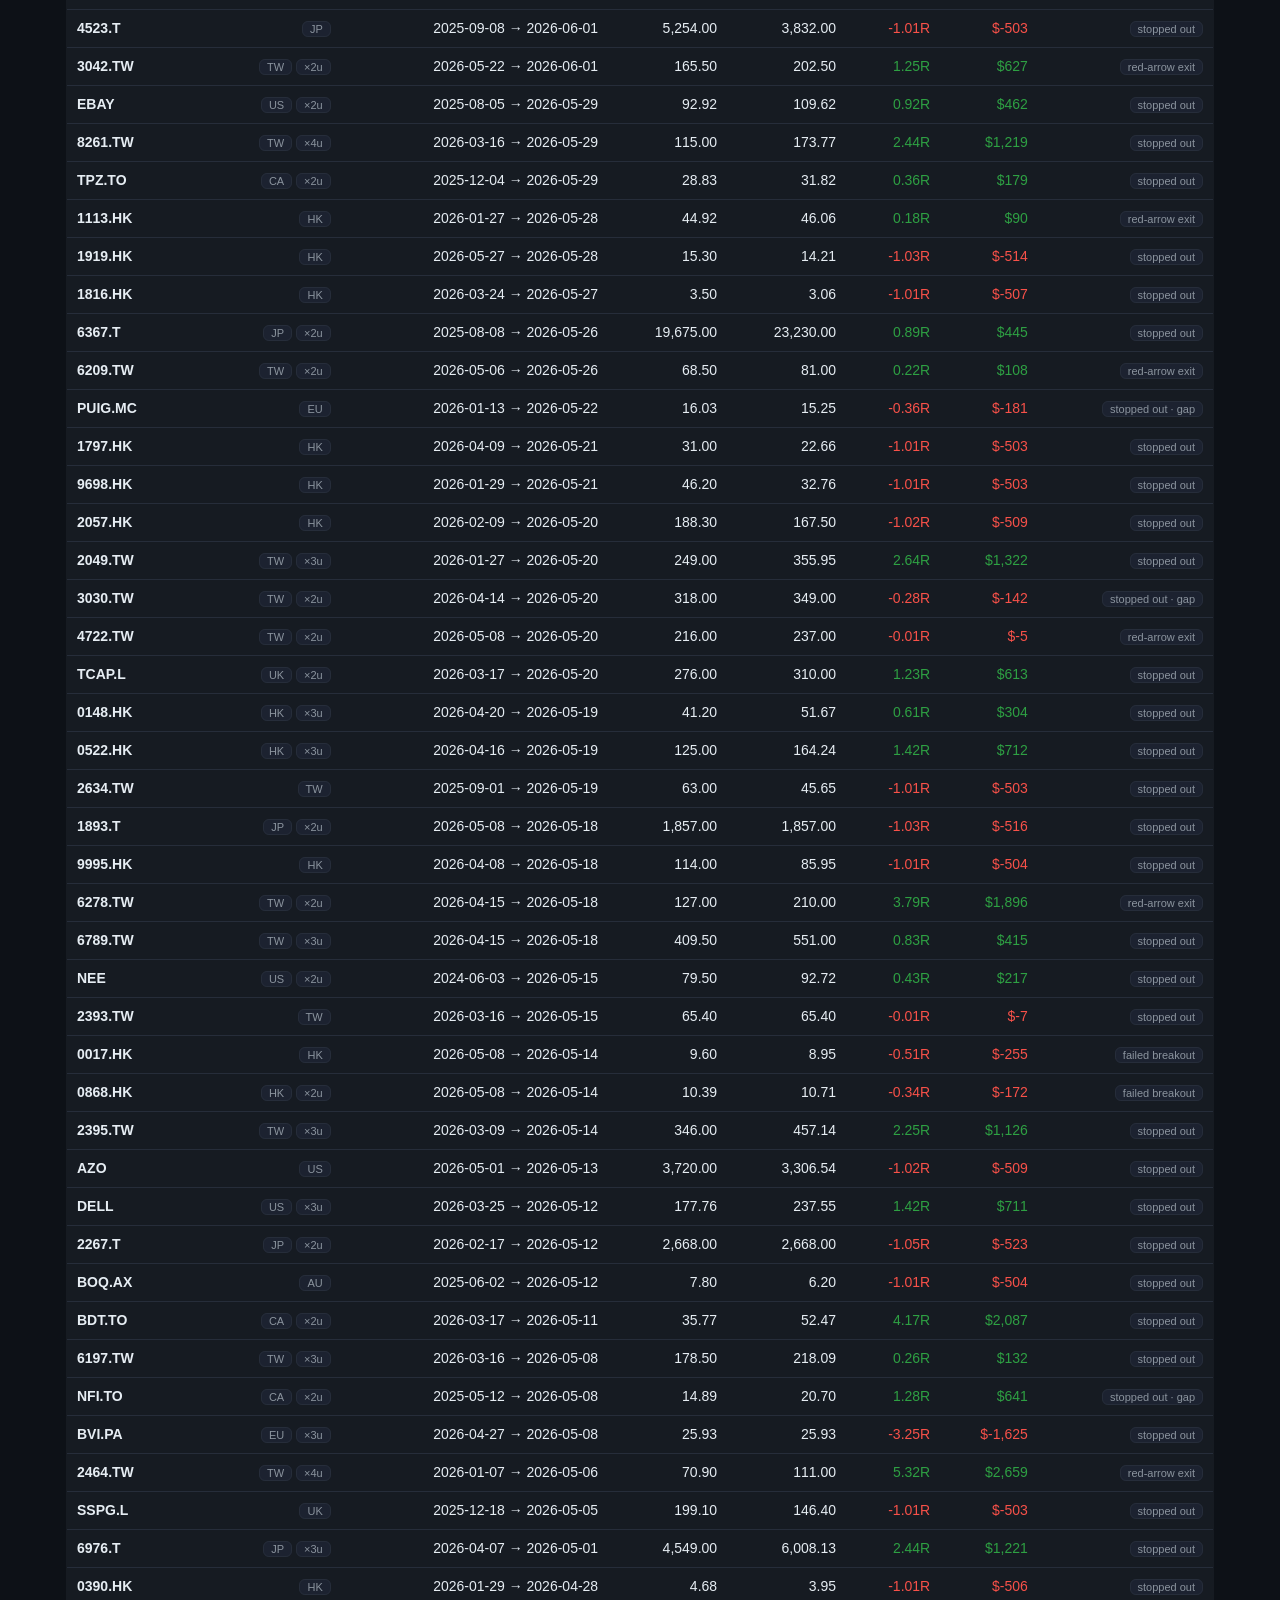
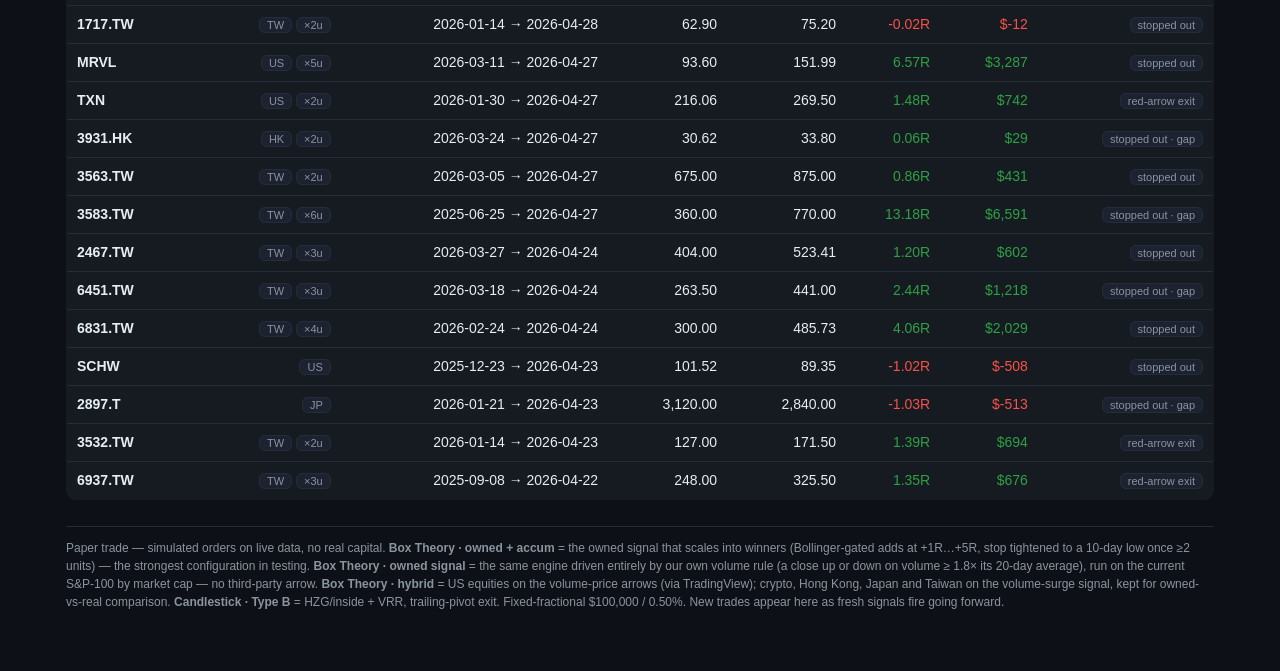
==== commit 2435c0f8: "Add Box Theory paper-trade dashboard + snapshot" ====
--- a/paper.html
+++ b/paper.html
@@ -68,7 +68,7 @@
 </div>
 
 <script>
-const S = {data:null, strat:"box_theory_owned_accum"};
+const S = {data:null, strat:"box_theory_midcap"};
 const $ = s => document.querySelector(s);
 const money = v => "$" + Number(v).toLocaleString(undefined,{maximumFractionDigits:0});
 const num = (v,d=2) => Number(v).toLocaleString(undefined,{minimumFractionDigits:d,maximumFractionDigits:d});
@@ -147,12 +147,14 @@
     <th>R</th><th>P&amp;L</th><th>Reason</th></tr></thead><tbody>${body}</tbody></table>`;
 }
 
-const MKT_NAME = {US:"US equities", crypto:"Crypto", HK:"Hong Kong", JP:"Japan", TW:"Taiwan"};
-const MKT_ORDER = ["US","crypto","HK","JP","TW"];
+const MKT_NAME = {US:"US equities", crypto:"Crypto", HK:"Hong Kong", JP:"Japan", TW:"Taiwan",
+  UK:"United Kingdom", CA:"Canada", AU:"Australia", EU:"Europe"};
+const MKT_ORDER = ["US","JP","HK","TW","UK","CA","AU","EU","crypto"];
 function sigLabel(strat, m){
   if(strat==="box_theory_hybrid") return m==="US" ? "volume-price arrow" : "volume-surge";
   if(strat==="box_theory_owned") return "owned volume signal";
   if(strat==="box_theory_owned_accum") return "owned signal + accumulation";
+  if(strat==="box_theory_midcap") return (m==="UK" ? "owned signal (k=2.6) · mid-cap band" : "owned signal · mid-cap band");
   return "candlestick";
 }
 function byMarketTable(bm, strat){
@@ -171,6 +173,11 @@
     </tr></thead><tbody>${body}</tbody></table>`;
 }
 const META = {
+  box_theory_midcap: {
+    title: "Box Theory — mid-cap rulebook",
+    desc: "Owned signal + accumulation on the locked mid-cap universe · 8 equity markets · point-in-time dollar-volume-rank band · 2011–2026 · $100k @ 0.50% risk/trade",
+    note: "The locked universe rule. Each quarter, rank every liquid name by trailing dollar volume and trade the mid-cap band — ranks 101–250, or 31–250 in the deep US & Japan markets — dropping the mega-caps (which mean-revert) and the illiquid tail (a fill trap). The breakout edge turns out to be a mid-cap phenomenon that holds across all eight markets (US, Japan, Hong Kong, Taiwan, UK, Canada, Australia, Europe) — the strongest evidence it isn't a survivorship artefact. UK uses a stricter volume threshold (k=2.6) to tame drawdown; the rest use k=1.8. Selection is point-in-time and survivorship-aware; a ~20-position cap is the live-sizing guideline (the track shown is uncapped, like the other streams).",
+  },
   box_theory_owned_accum: {
     title: "Box Theory — owned + accumulation",
     desc: "Owned signal, scaling into winners · Bollinger-gated adds, Donchian-tightened exit · 5 markets · 2011–2026 · $100k @ 0.50% risk/trade",
@@ -206,7 +213,7 @@
   closedTable(s.closed||[]);
 }
 
-const LABELS = {box_theory_owned_accum:"Box Theory · owned + accum", box_theory_owned:"Box Theory · owned signal", box_theory_hybrid:"Box Theory · hybrid", combined:"Candlestick · Type B"};
+const LABELS = {box_theory_midcap:"Box Theory · mid-cap rulebook", box_theory_owned_accum:"Box Theory · owned + accum", box_theory_owned:"Box Theory · owned signal", box_theory_hybrid:"Box Theory · hybrid", combined:"Candlestick · Type B"};
 function buildTabs(){
   const keys = Object.keys(S.data.strategies);
   if(!keys.includes(S.strat)) S.strat = keys[0];
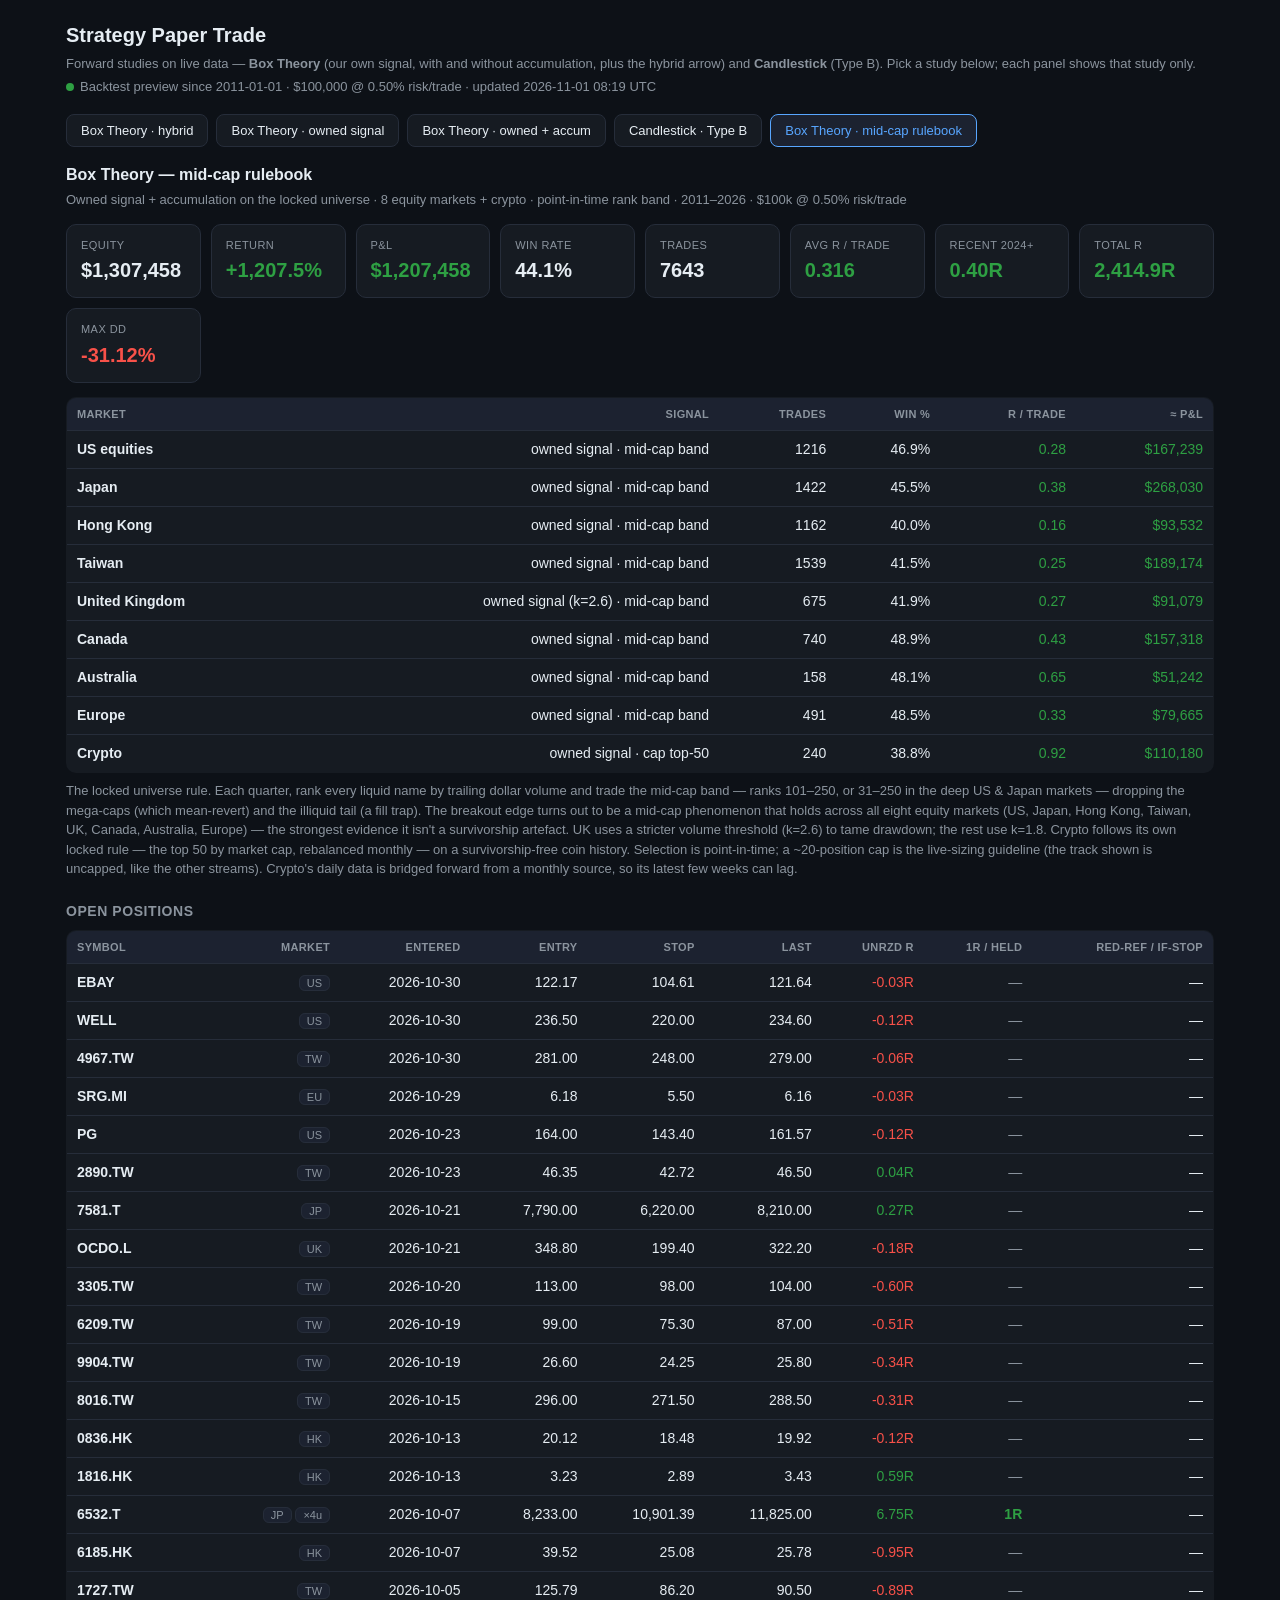
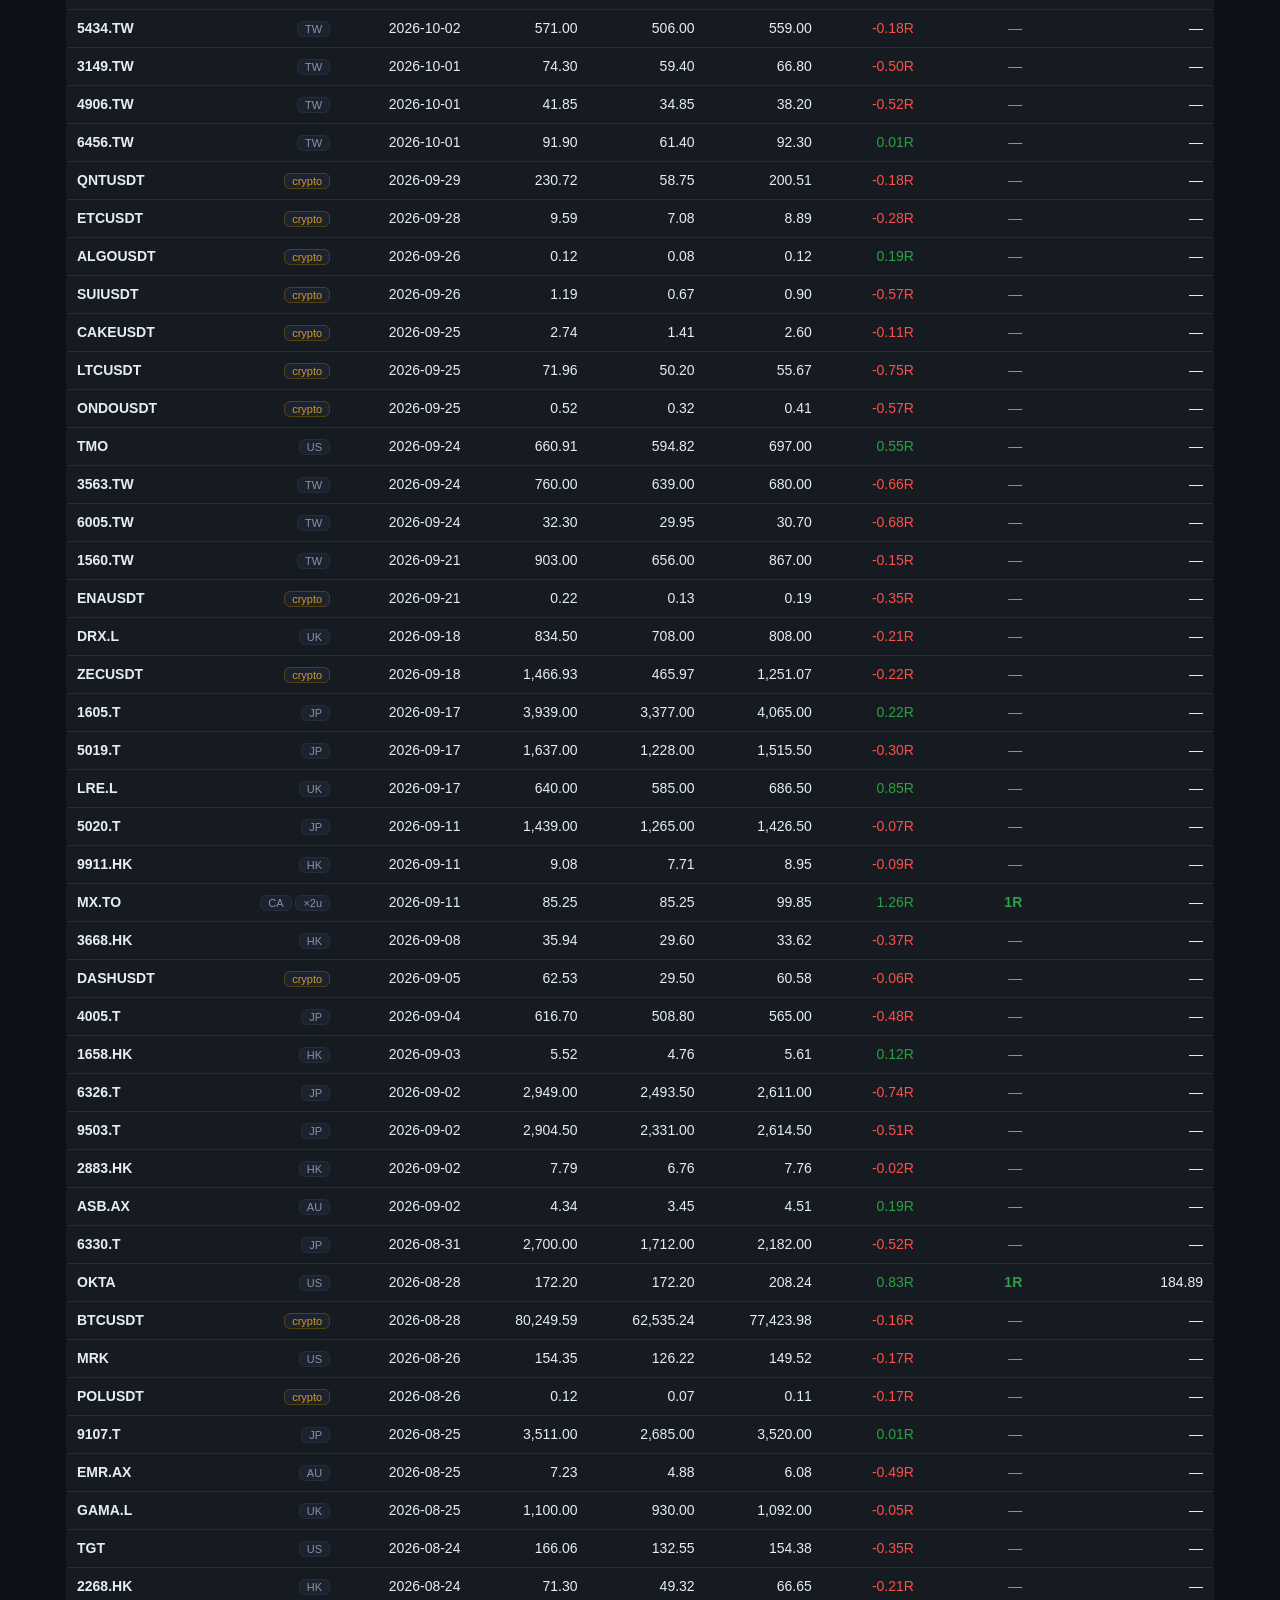
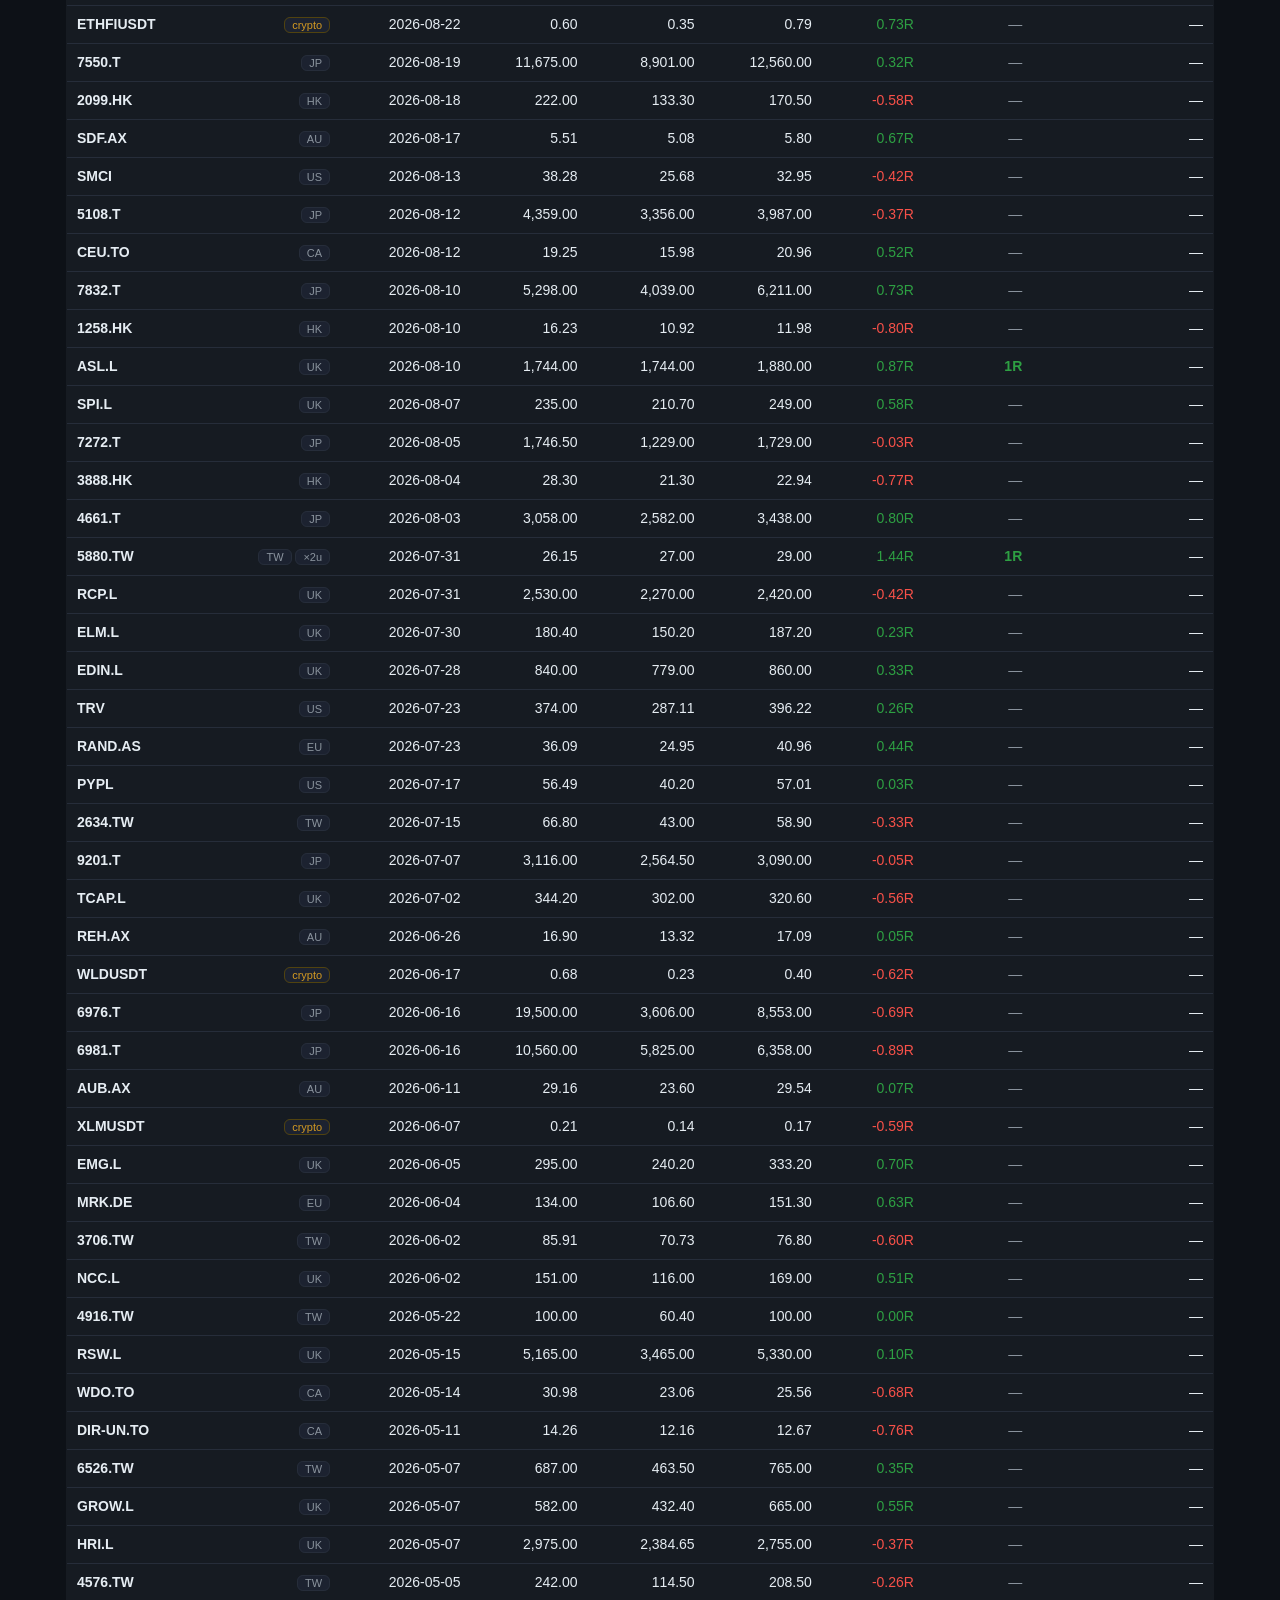
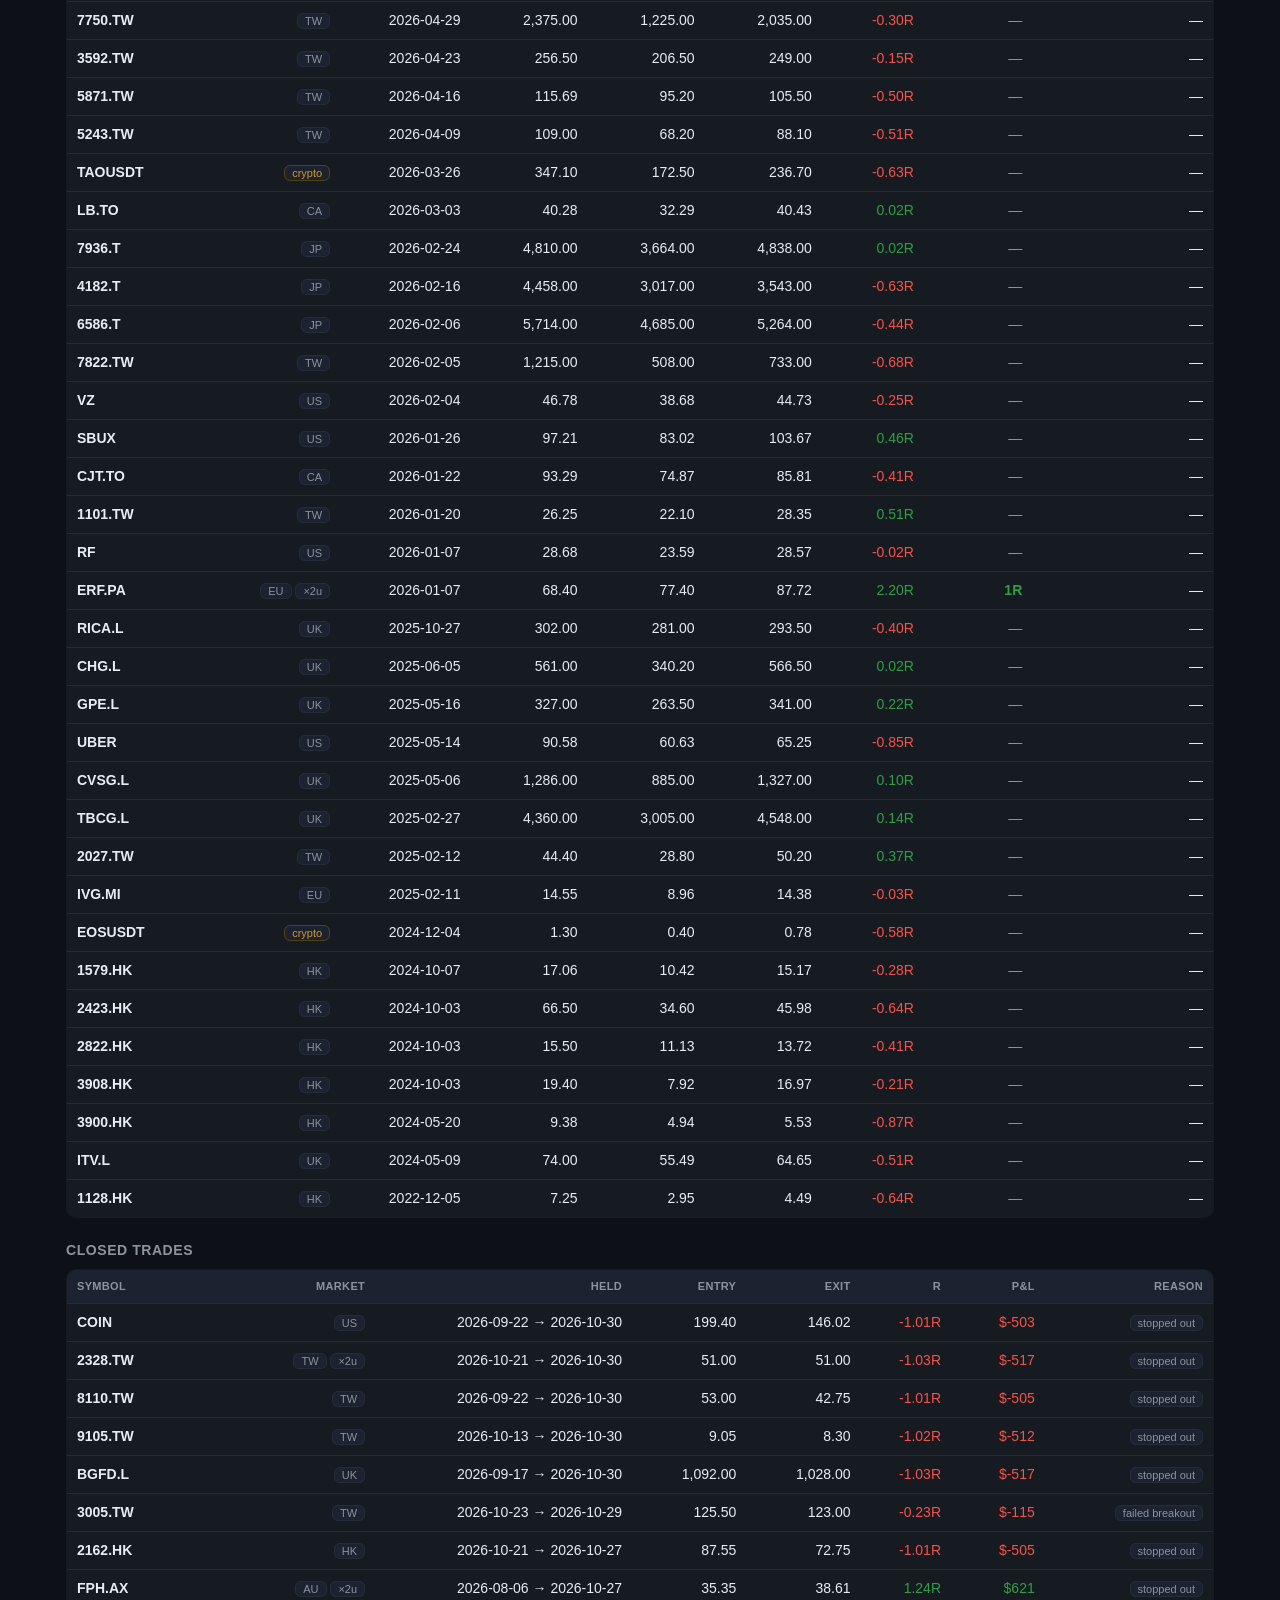
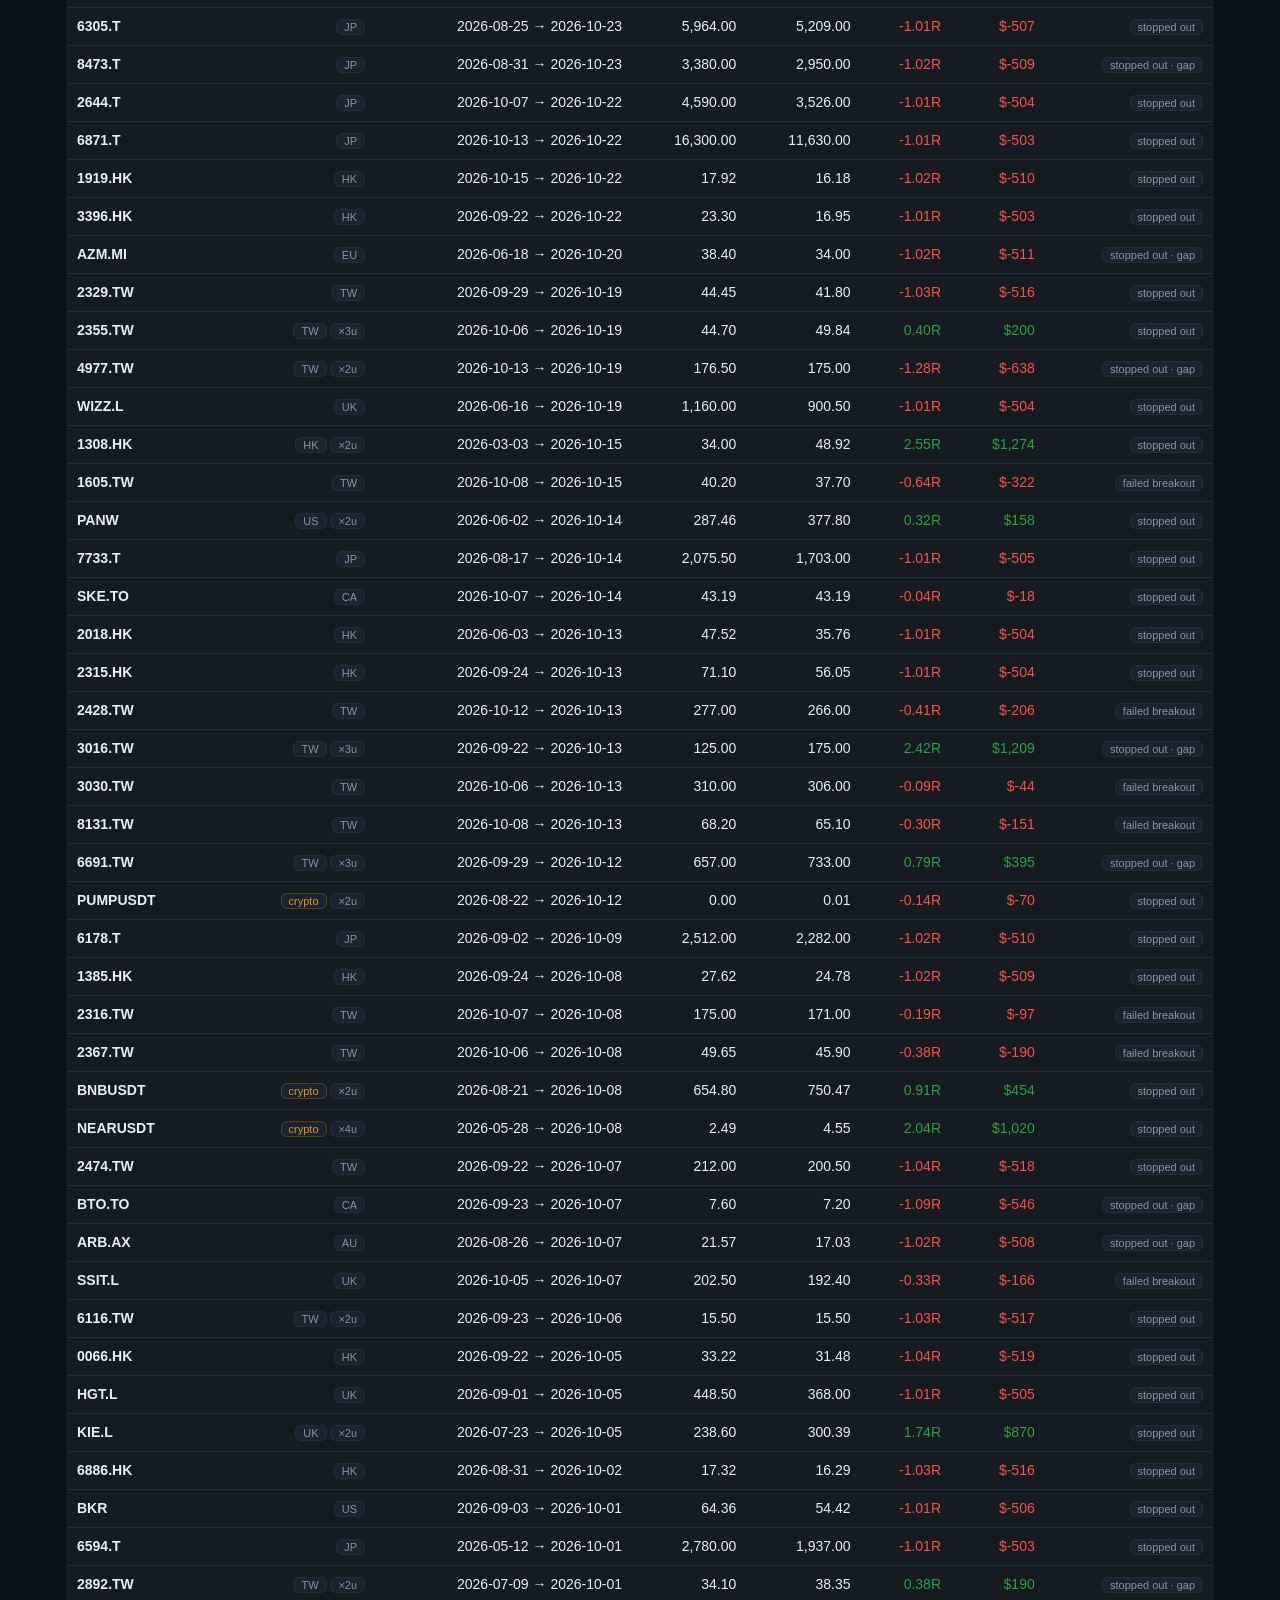
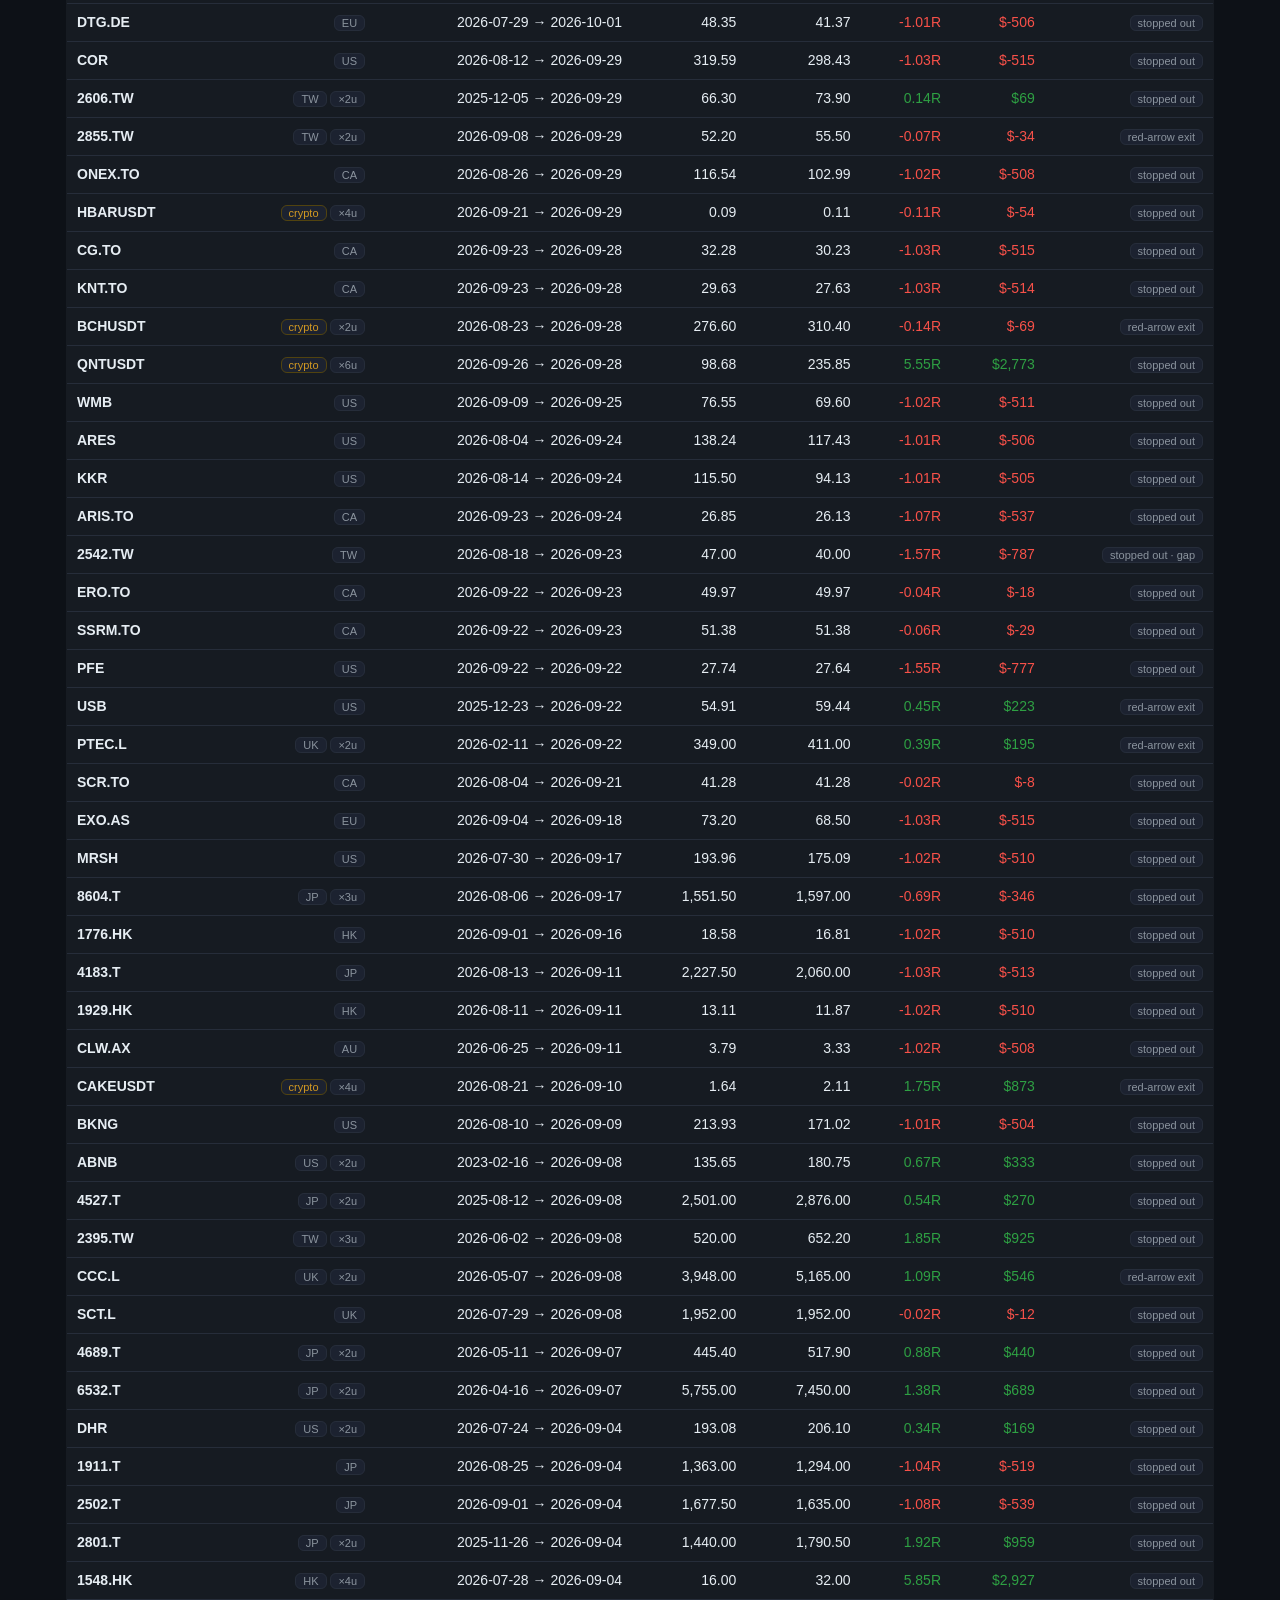
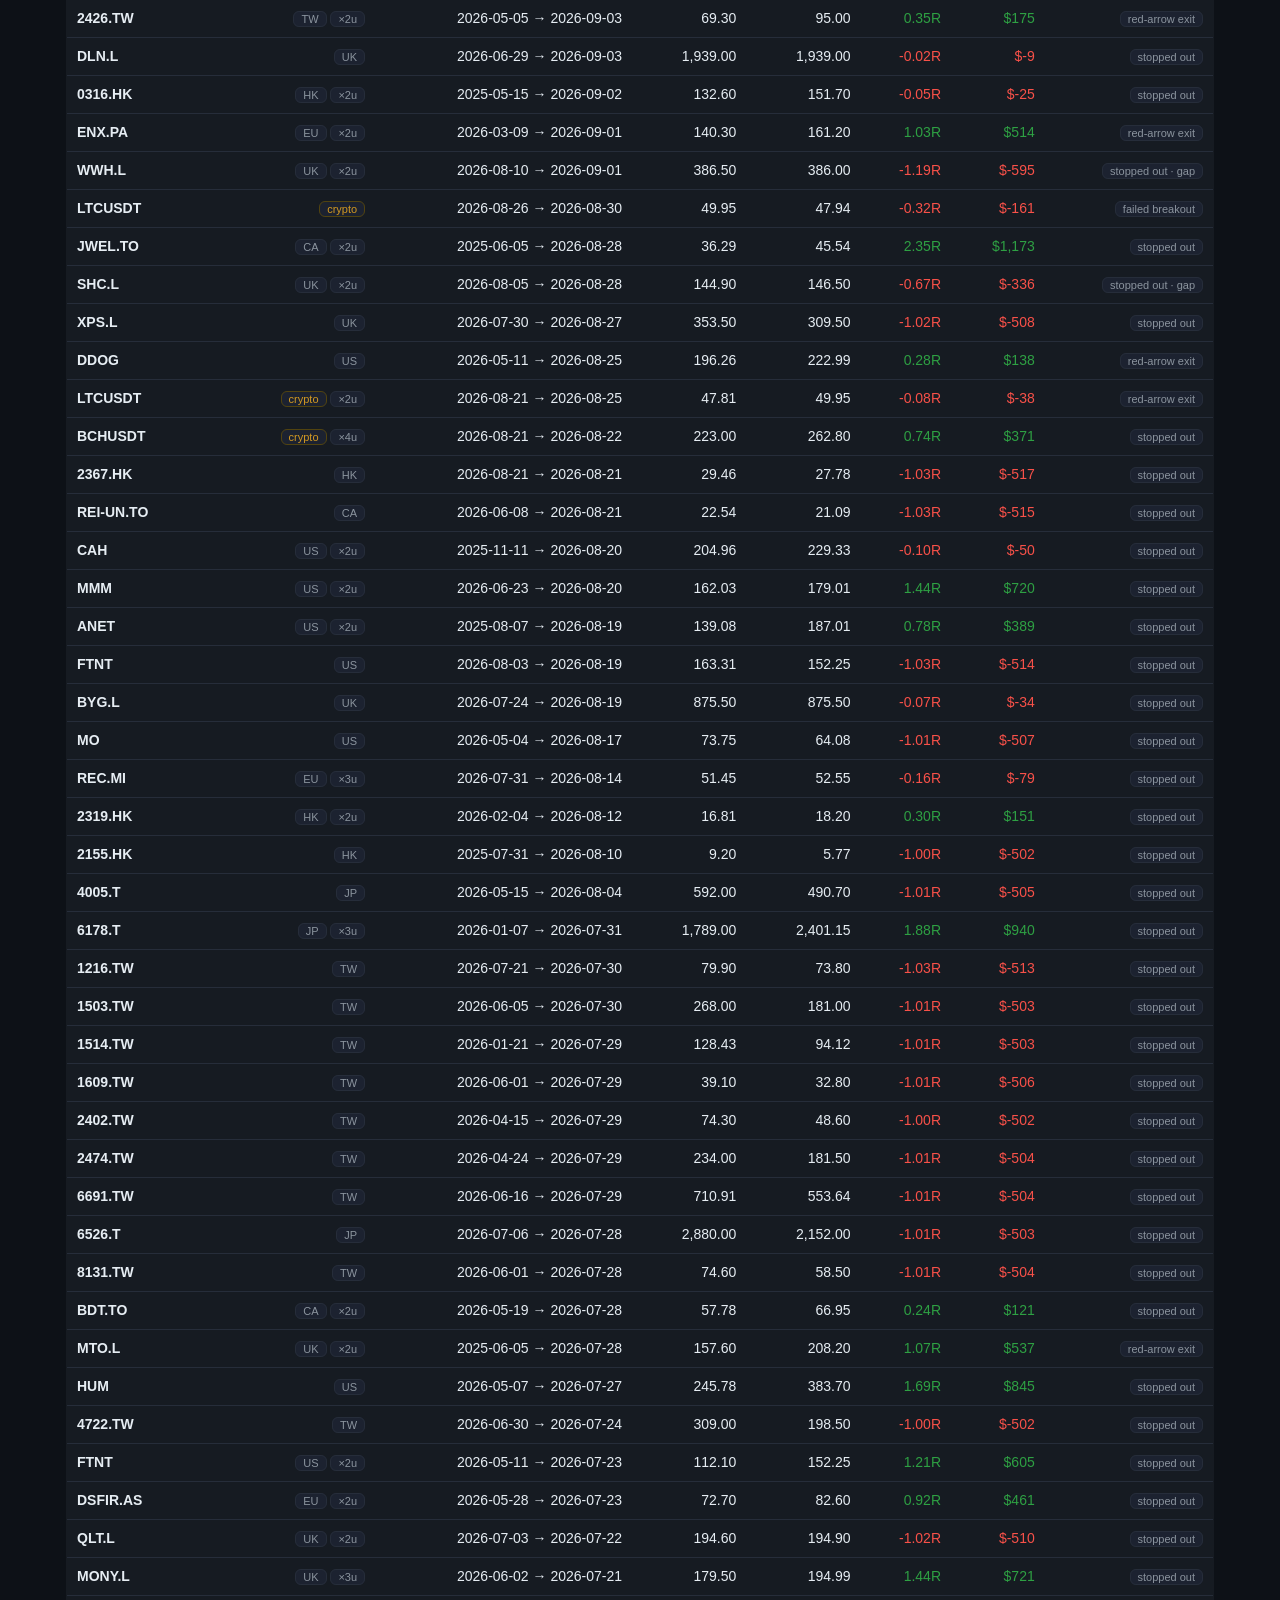
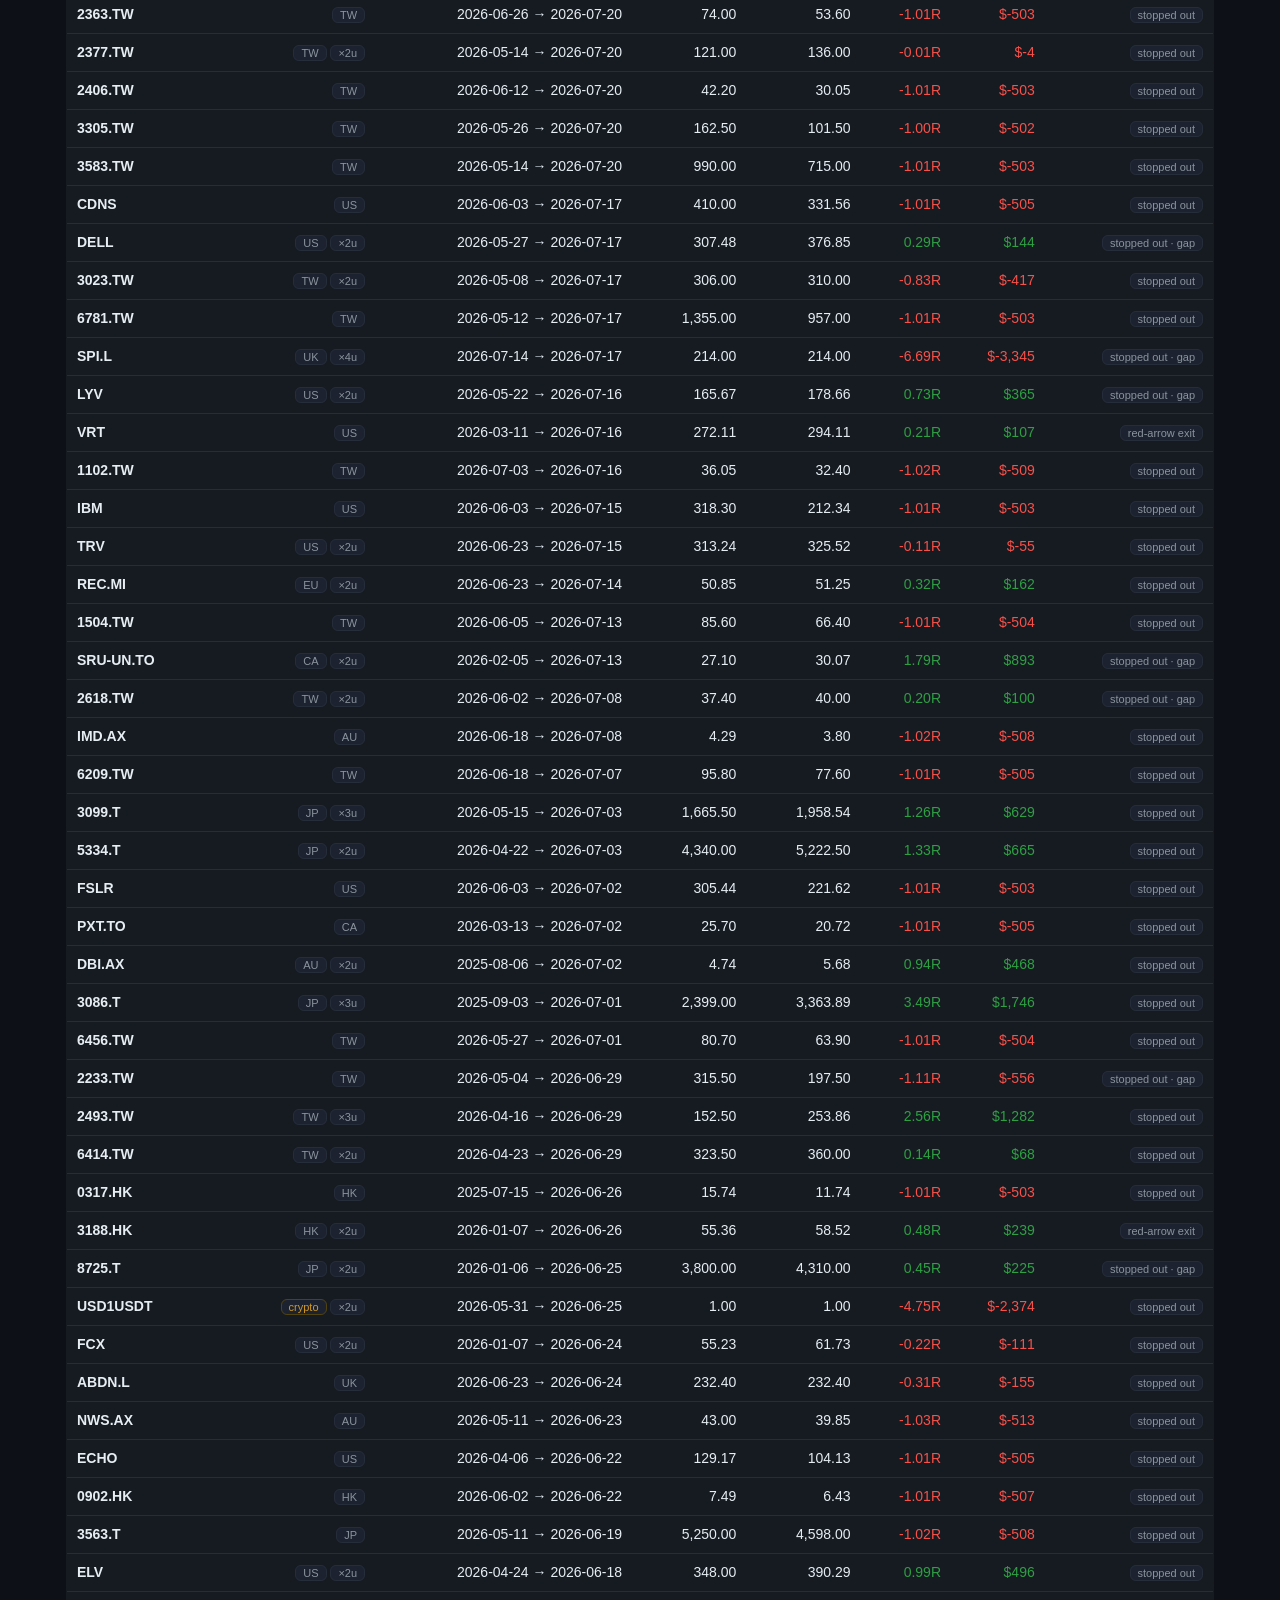
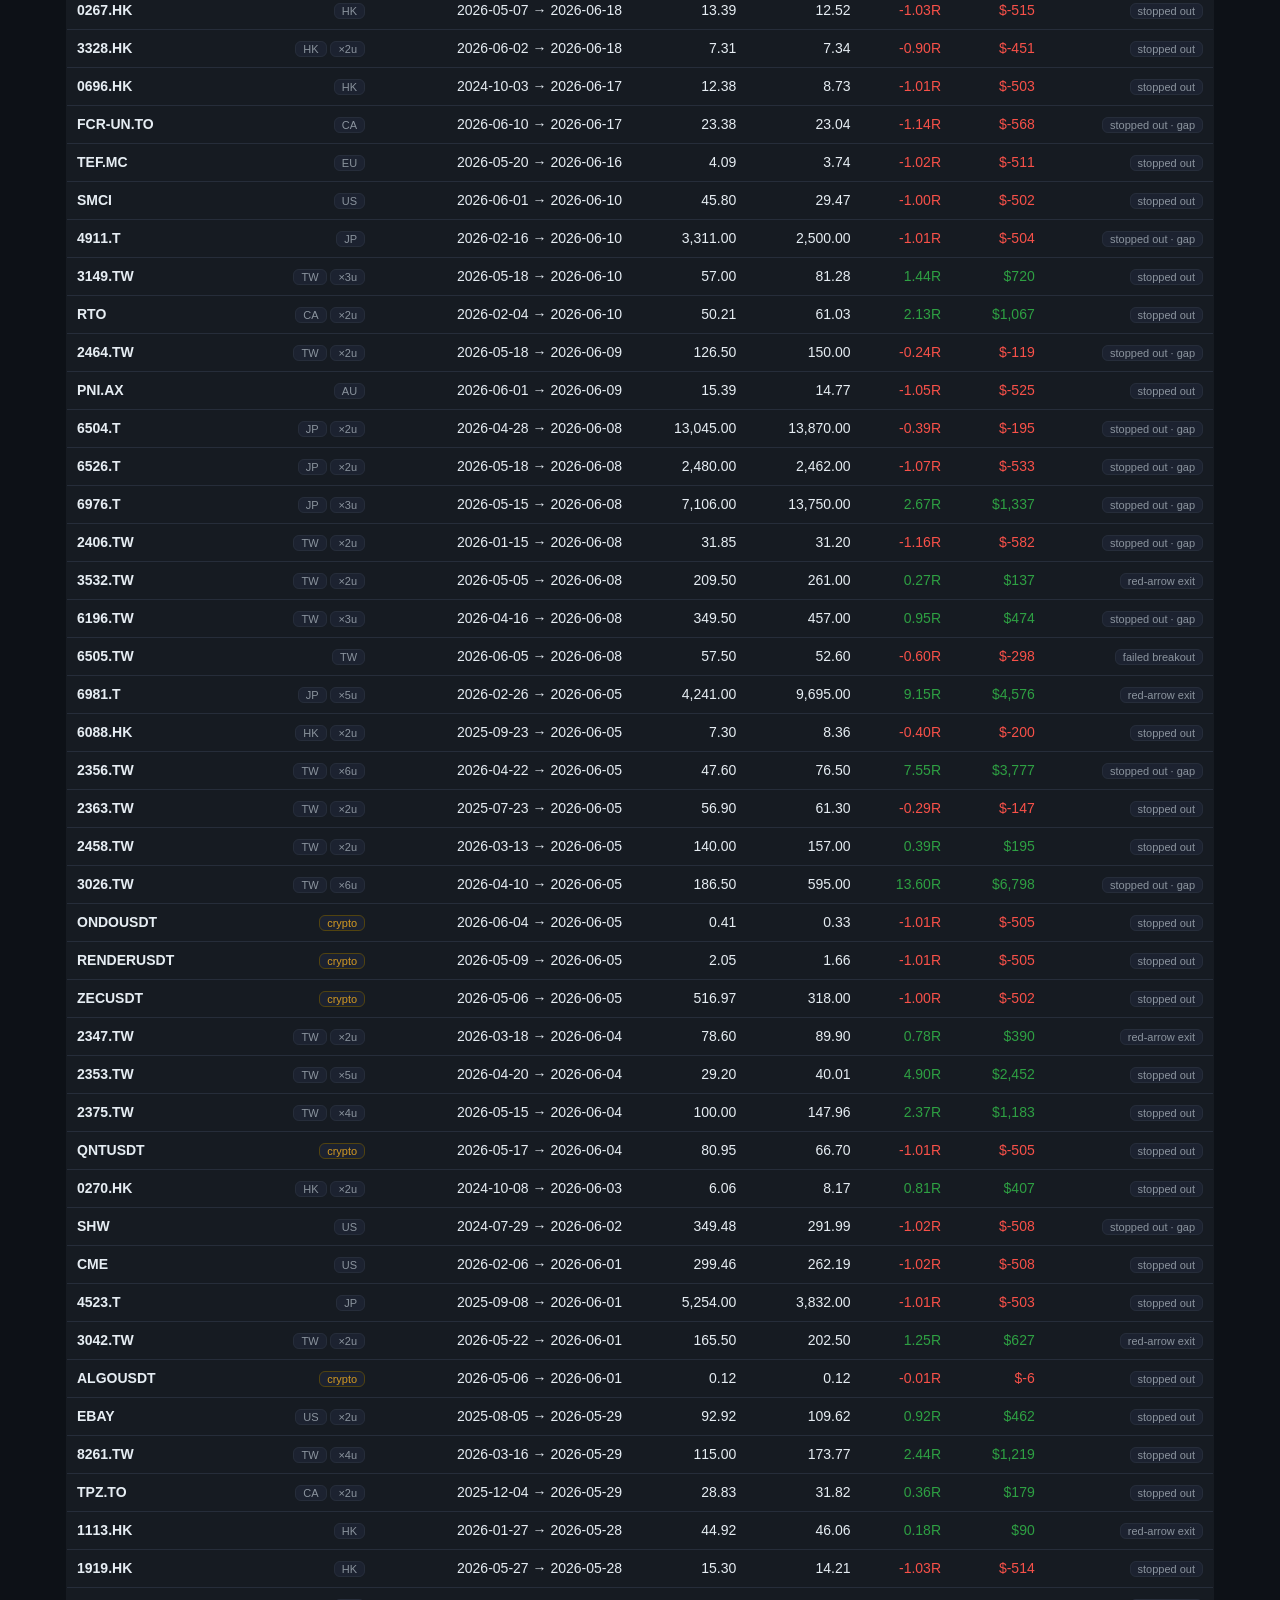
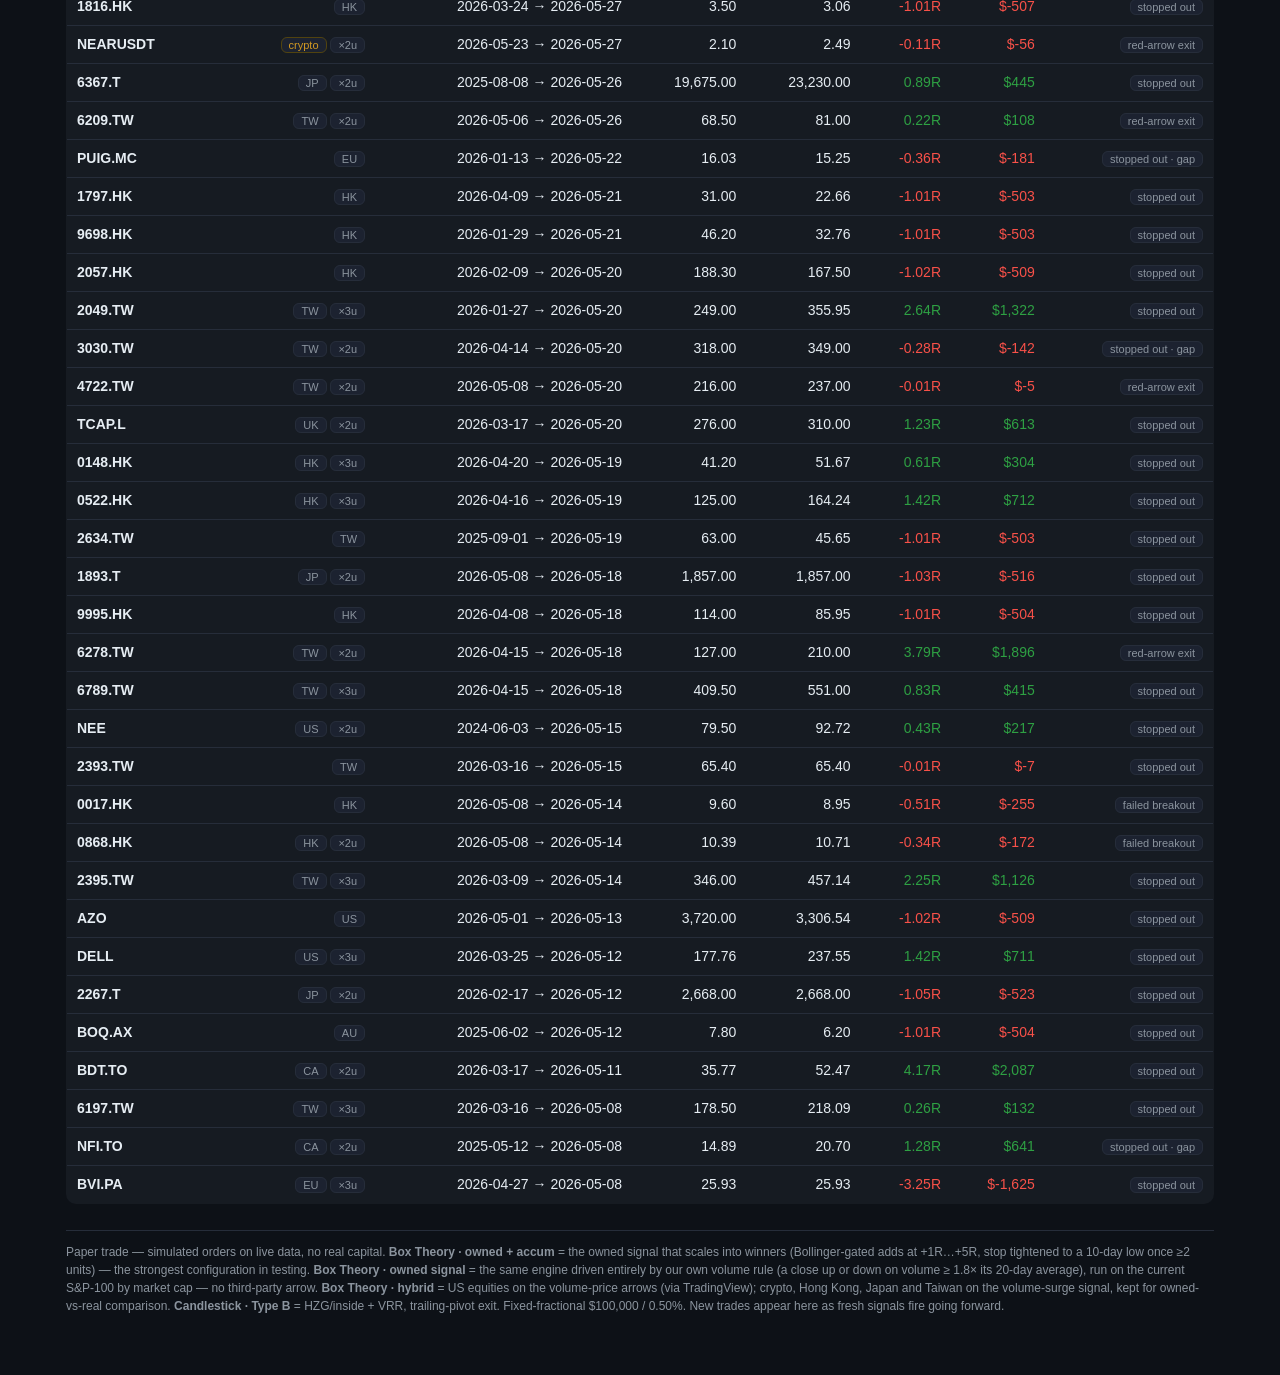
==== commit 3925d642: "Add Box Theory paper-trade dashboard + snapshot" ====
--- a/paper.html
+++ b/paper.html
@@ -154,7 +154,7 @@
   if(strat==="box_theory_hybrid") return m==="US" ? "volume-price arrow" : "volume-surge";
   if(strat==="box_theory_owned") return "owned volume signal";
   if(strat==="box_theory_owned_accum") return "owned signal + accumulation";
-  if(strat==="box_theory_midcap") return (m==="UK" ? "owned signal (k=2.6) · mid-cap band" : "owned signal · mid-cap band");
+  if(strat==="box_theory_midcap") return (m==="crypto" ? "owned signal · cap top-50" : m==="UK" ? "owned signal (k=2.6) · mid-cap band" : "owned signal · mid-cap band");
   return "candlestick";
 }
 function byMarketTable(bm, strat){
@@ -175,8 +175,8 @@
 const META = {
   box_theory_midcap: {
     title: "Box Theory — mid-cap rulebook",
-    desc: "Owned signal + accumulation on the locked mid-cap universe · 8 equity markets · point-in-time dollar-volume-rank band · 2011–2026 · $100k @ 0.50% risk/trade",
-    note: "The locked universe rule. Each quarter, rank every liquid name by trailing dollar volume and trade the mid-cap band — ranks 101–250, or 31–250 in the deep US & Japan markets — dropping the mega-caps (which mean-revert) and the illiquid tail (a fill trap). The breakout edge turns out to be a mid-cap phenomenon that holds across all eight markets (US, Japan, Hong Kong, Taiwan, UK, Canada, Australia, Europe) — the strongest evidence it isn't a survivorship artefact. UK uses a stricter volume threshold (k=2.6) to tame drawdown; the rest use k=1.8. Selection is point-in-time and survivorship-aware; a ~20-position cap is the live-sizing guideline (the track shown is uncapped, like the other streams).",
+    desc: "Owned signal + accumulation on the locked universe · 8 equity markets + crypto · point-in-time rank band · 2011–2026 · $100k @ 0.50% risk/trade",
+    note: "The locked universe rule. Each quarter, rank every liquid name by trailing dollar volume and trade the mid-cap band — ranks 101–250, or 31–250 in the deep US & Japan markets — dropping the mega-caps (which mean-revert) and the illiquid tail (a fill trap). The breakout edge turns out to be a mid-cap phenomenon that holds across all eight equity markets (US, Japan, Hong Kong, Taiwan, UK, Canada, Australia, Europe) — the strongest evidence it isn't a survivorship artefact. UK uses a stricter volume threshold (k=2.6) to tame drawdown; the rest use k=1.8. Crypto follows its own locked rule — the top 50 by market cap, rebalanced monthly — on a survivorship-free coin history. Selection is point-in-time; a ~20-position cap is the live-sizing guideline (the track shown is uncapped, like the other streams). Crypto's daily data is bridged forward from a monthly source, so its latest few weeks can lag.",
   },
   box_theory_owned_accum: {
     title: "Box Theory — owned + accumulation",
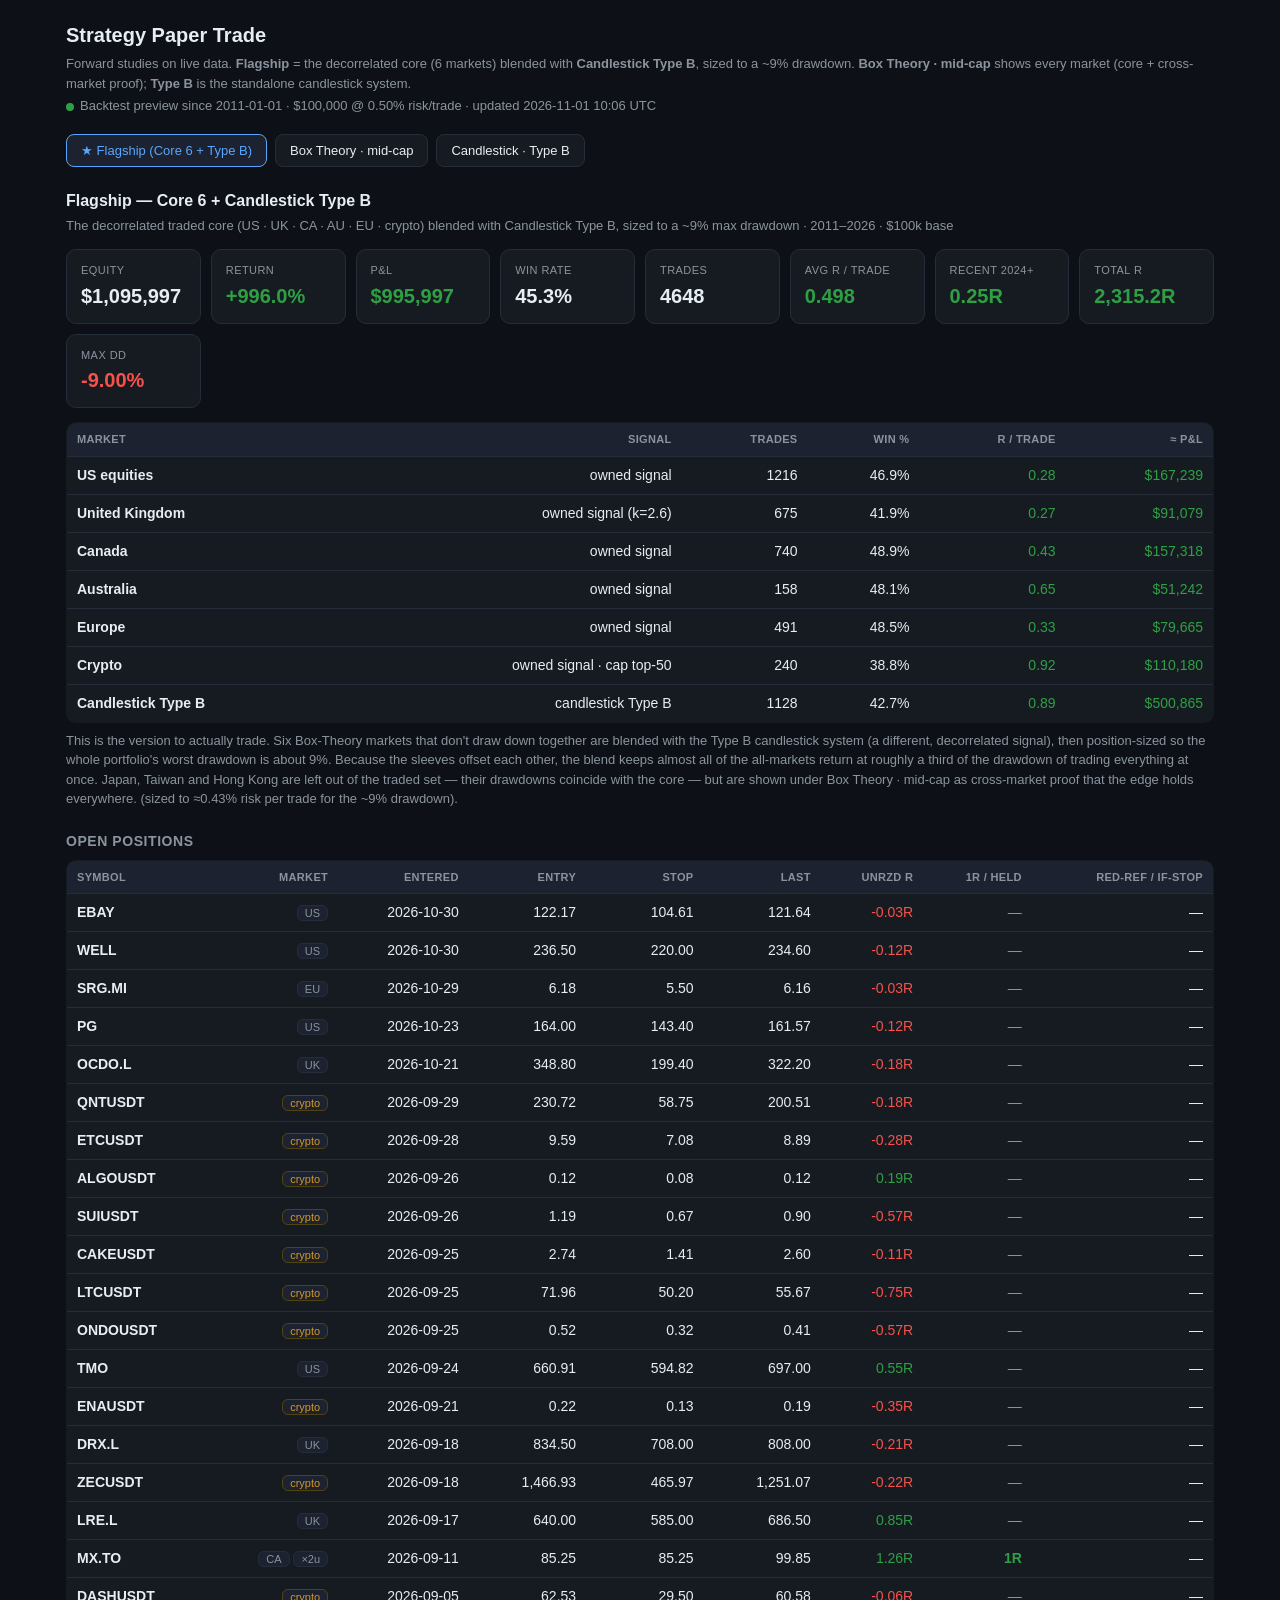
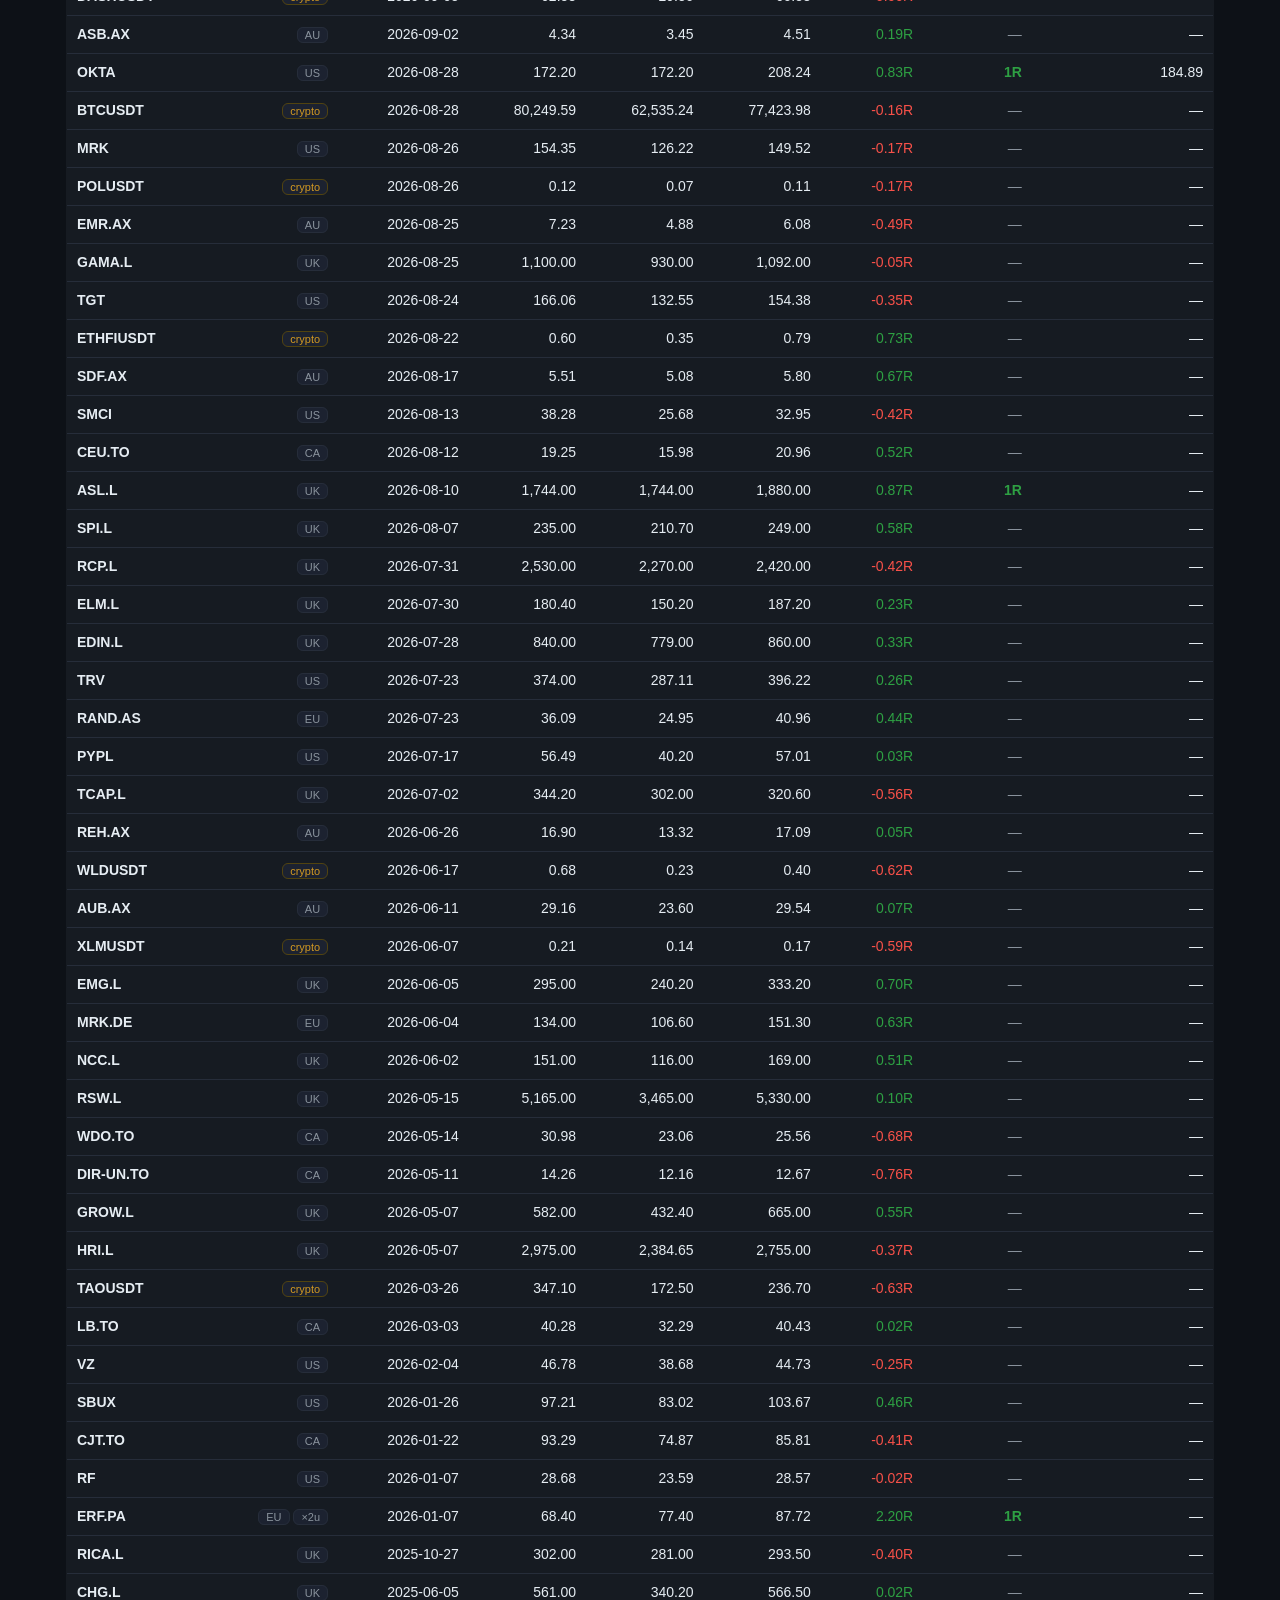
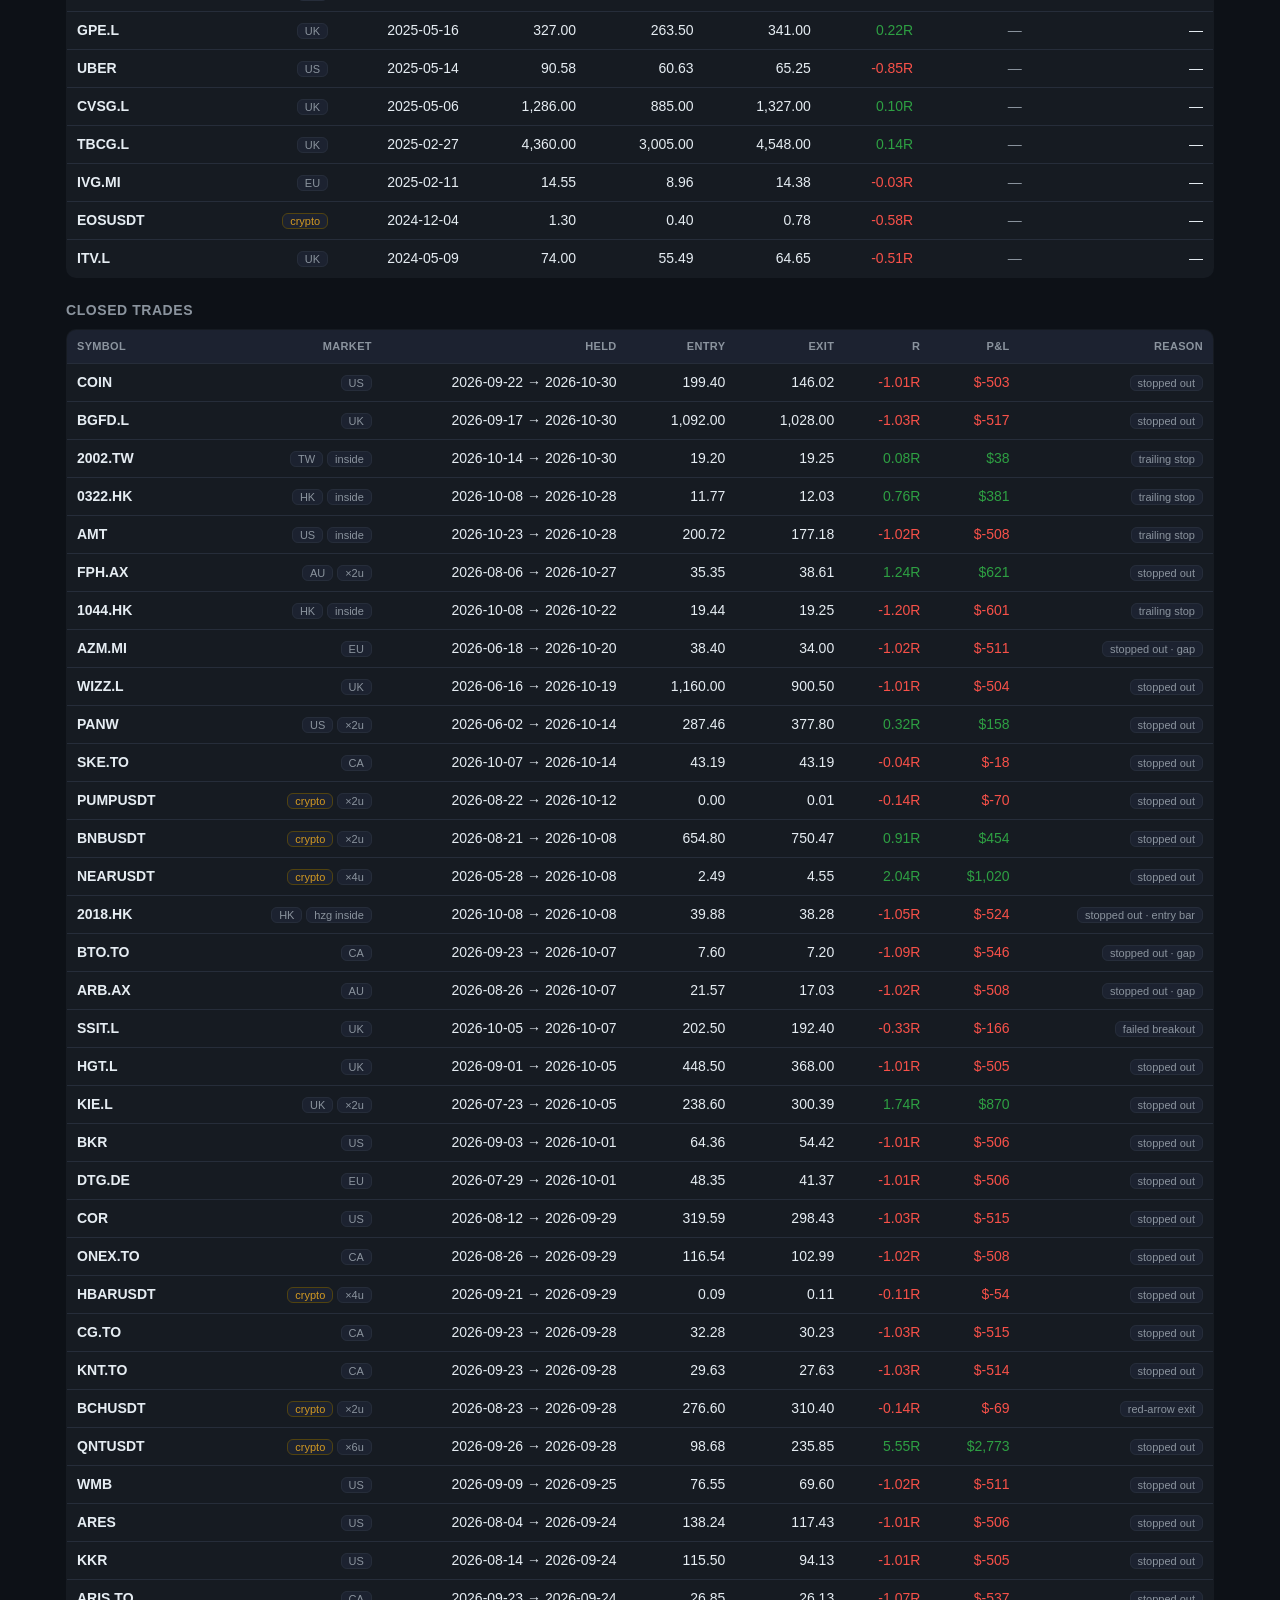
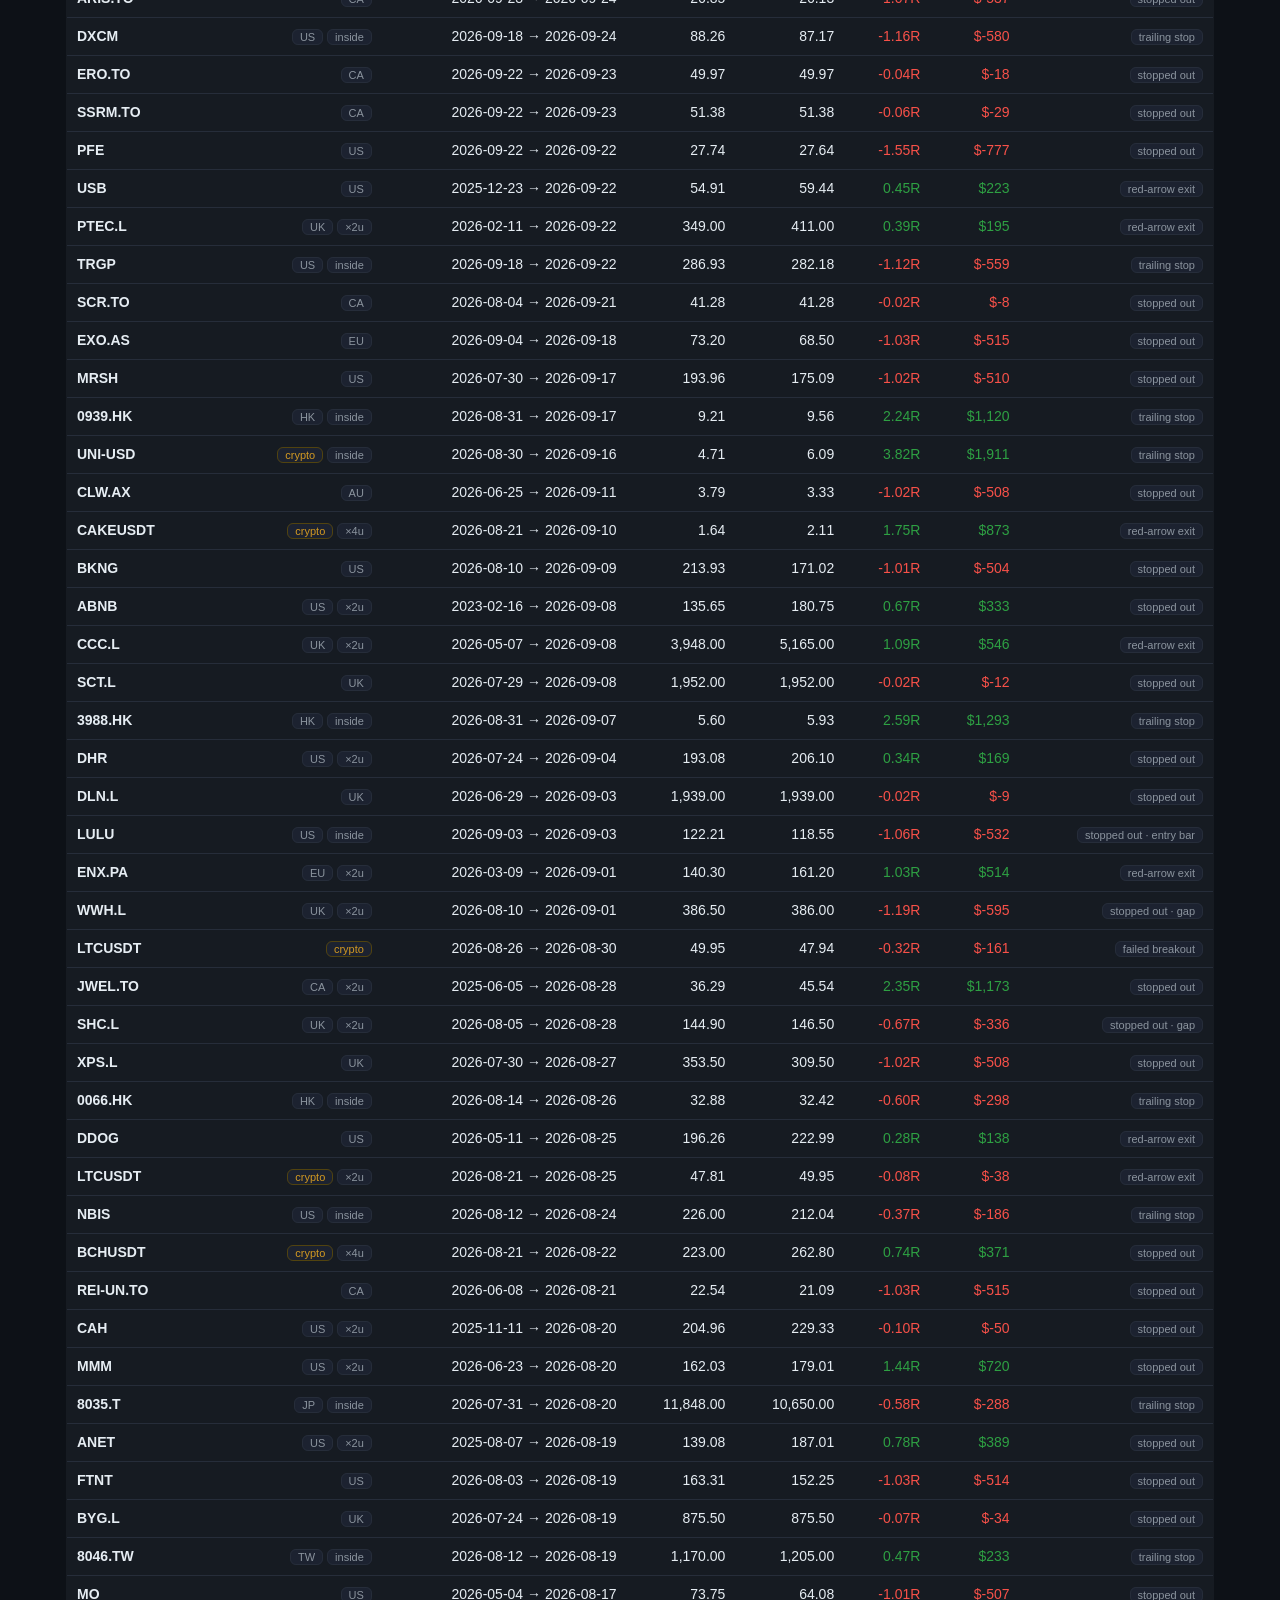
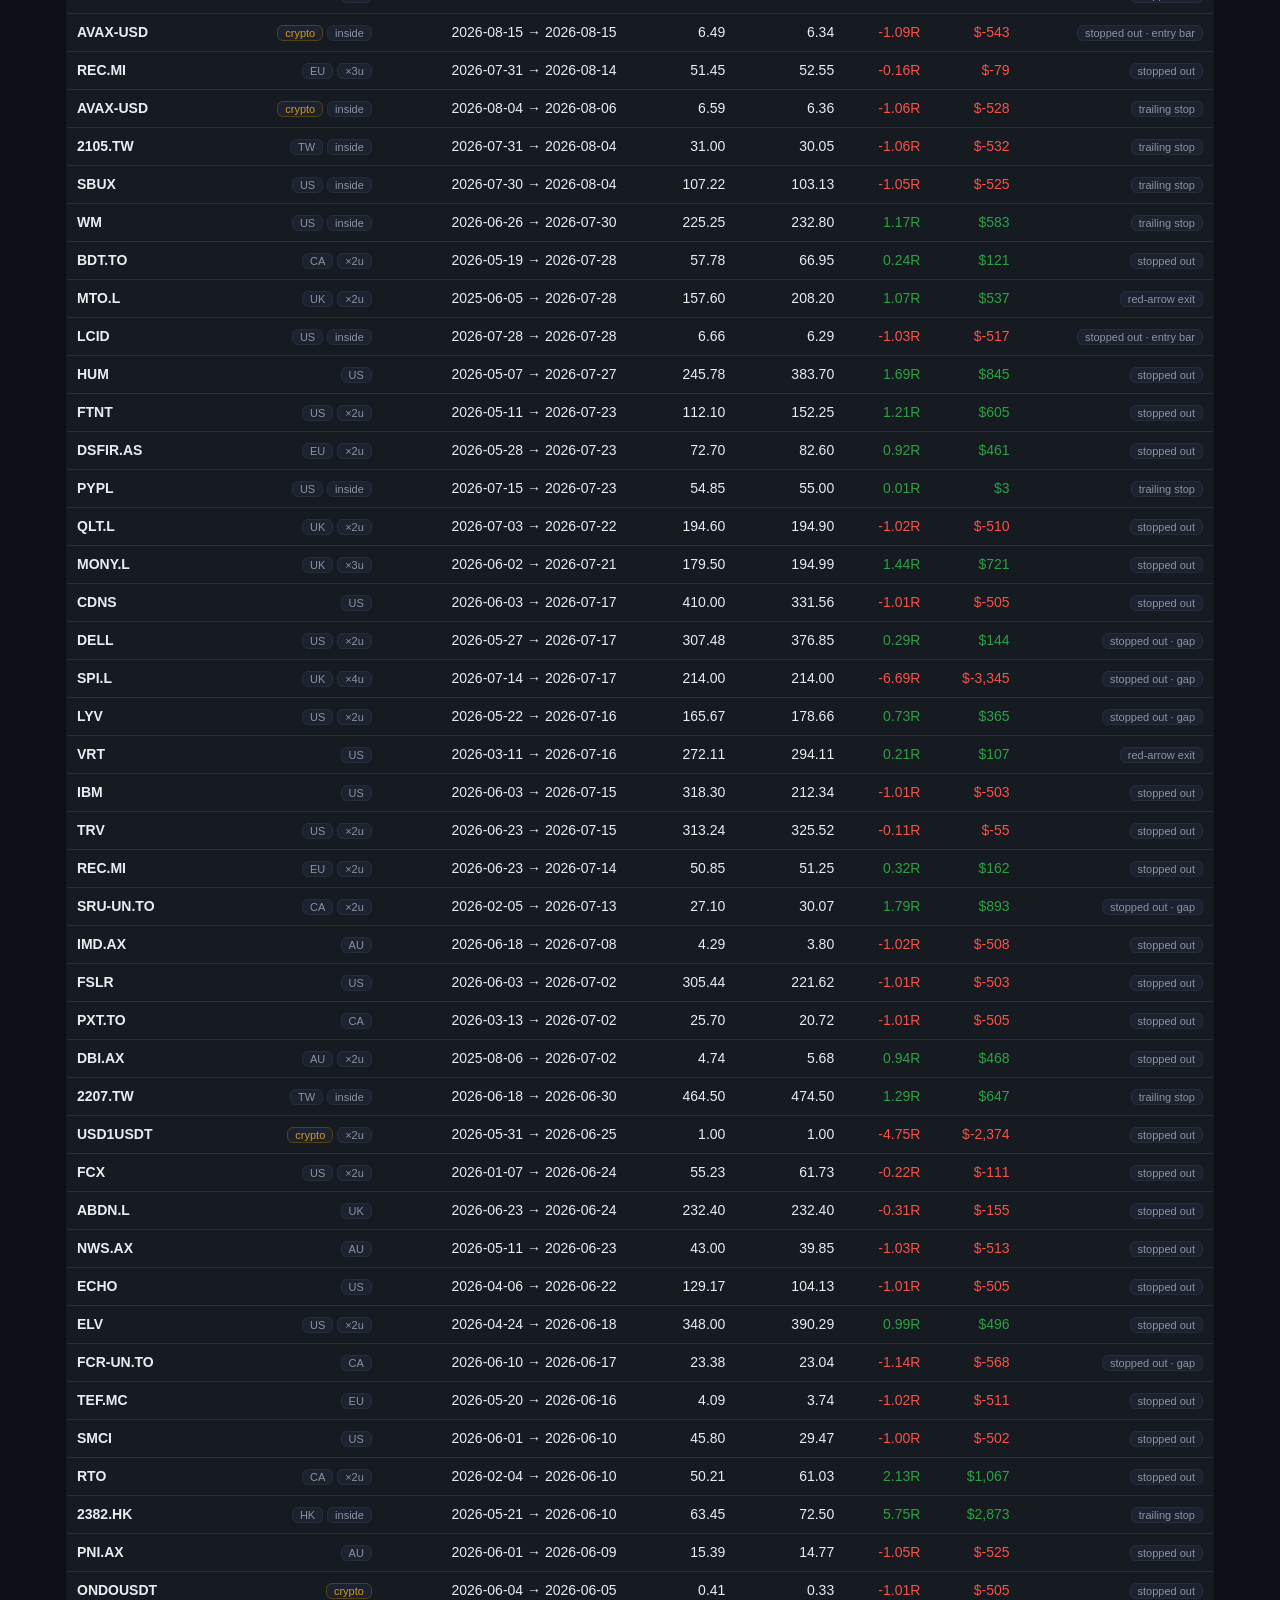
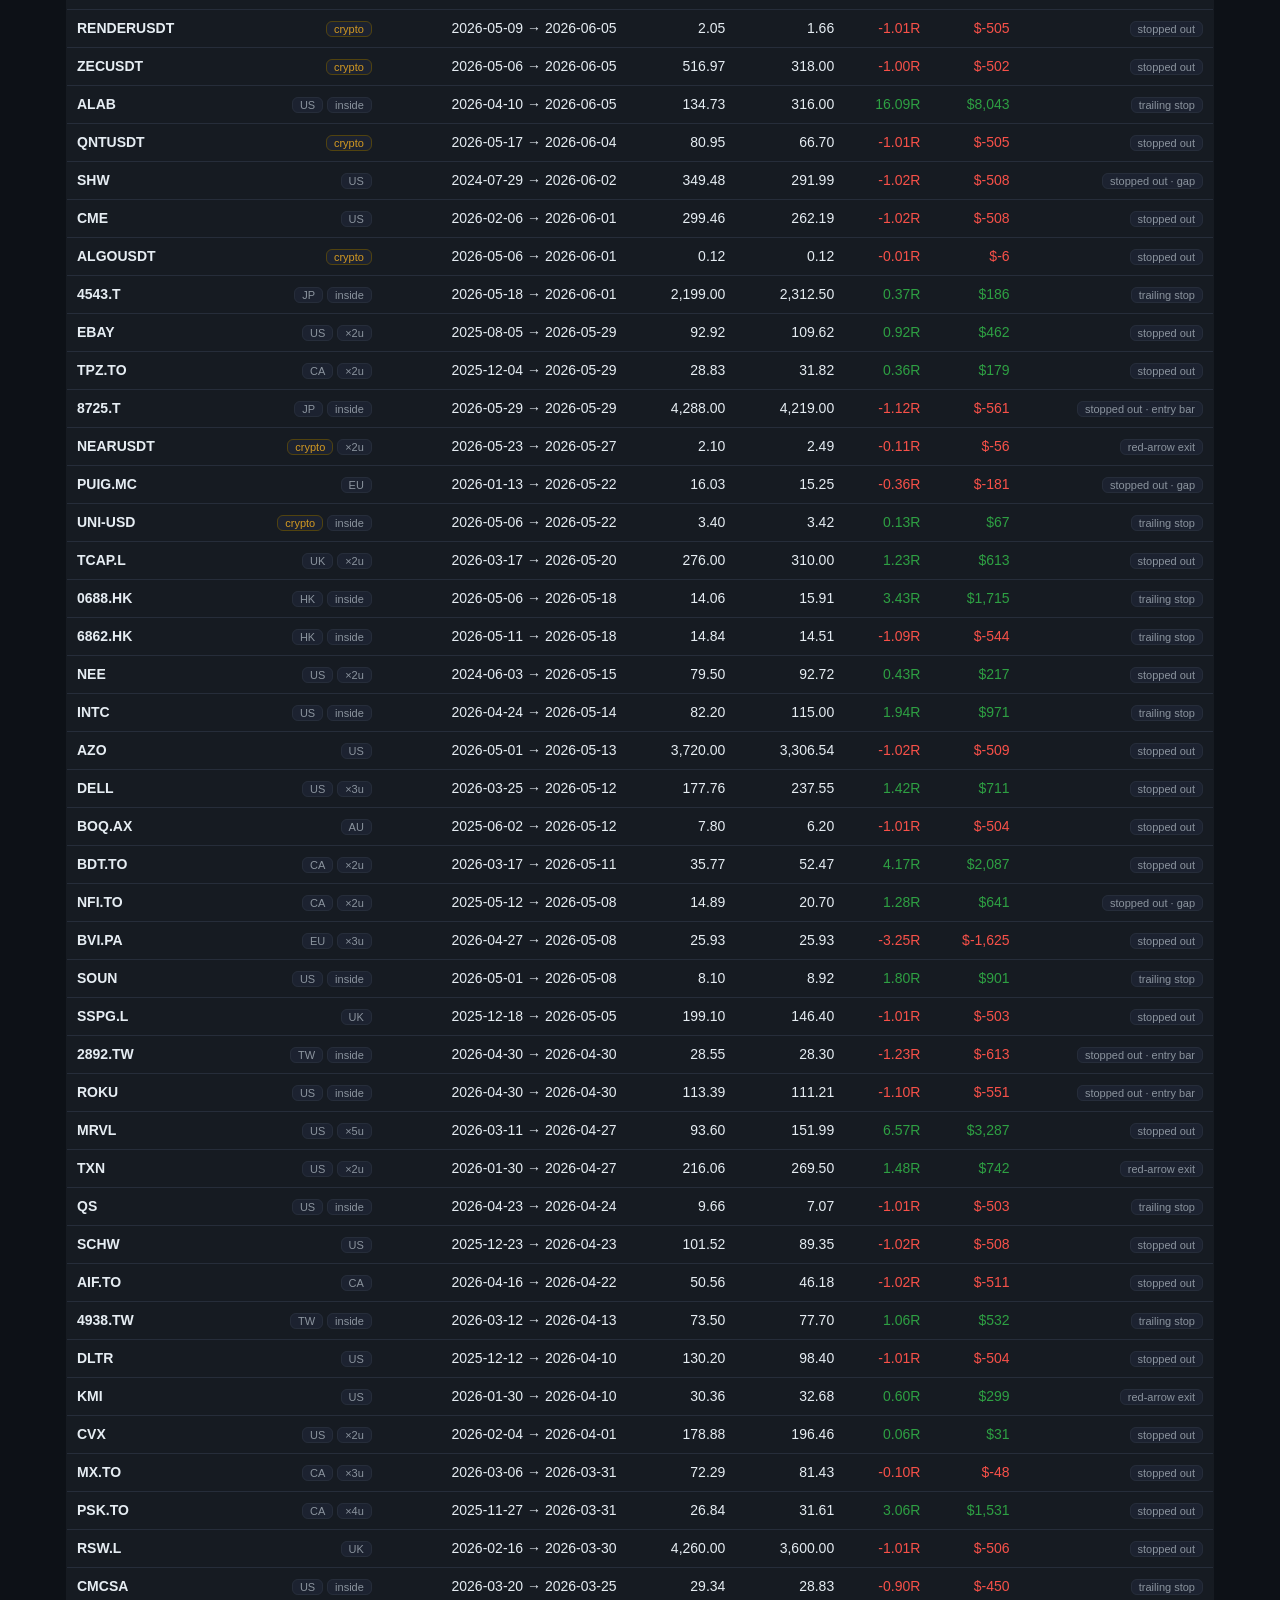
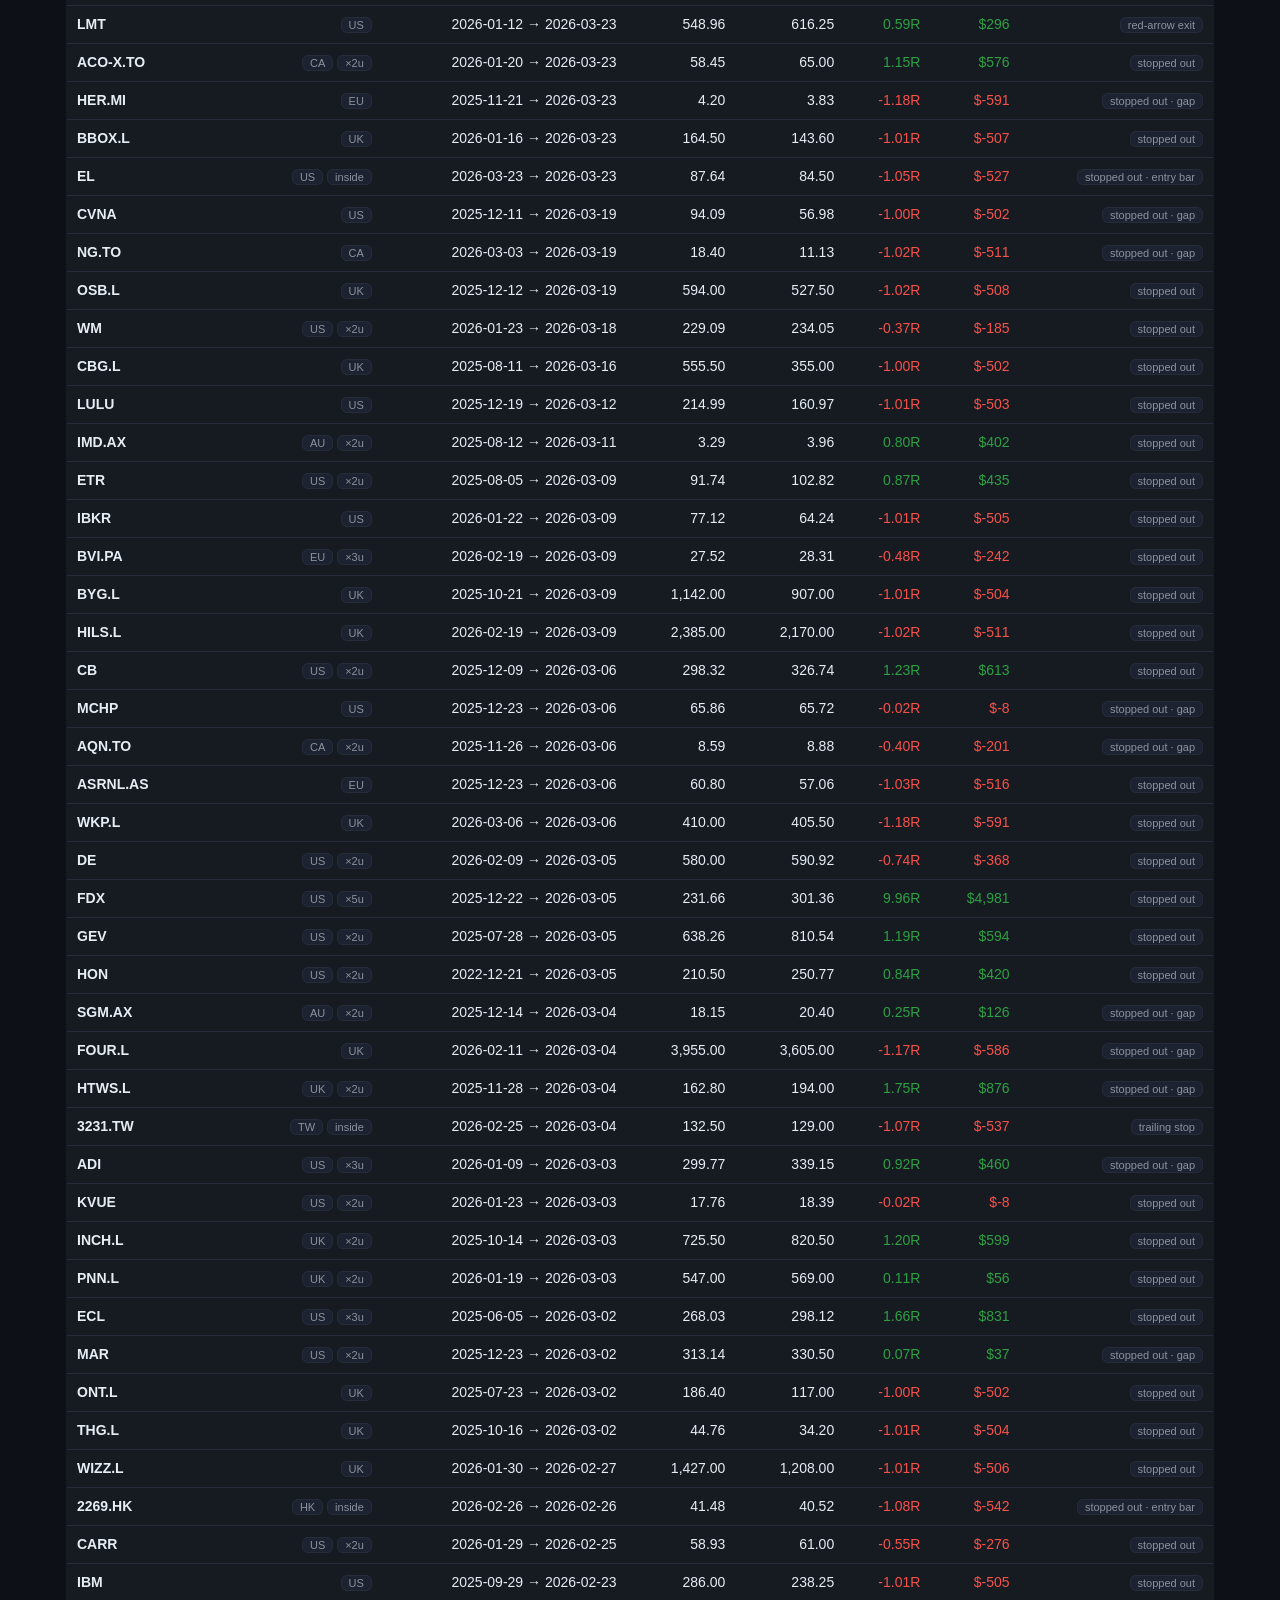
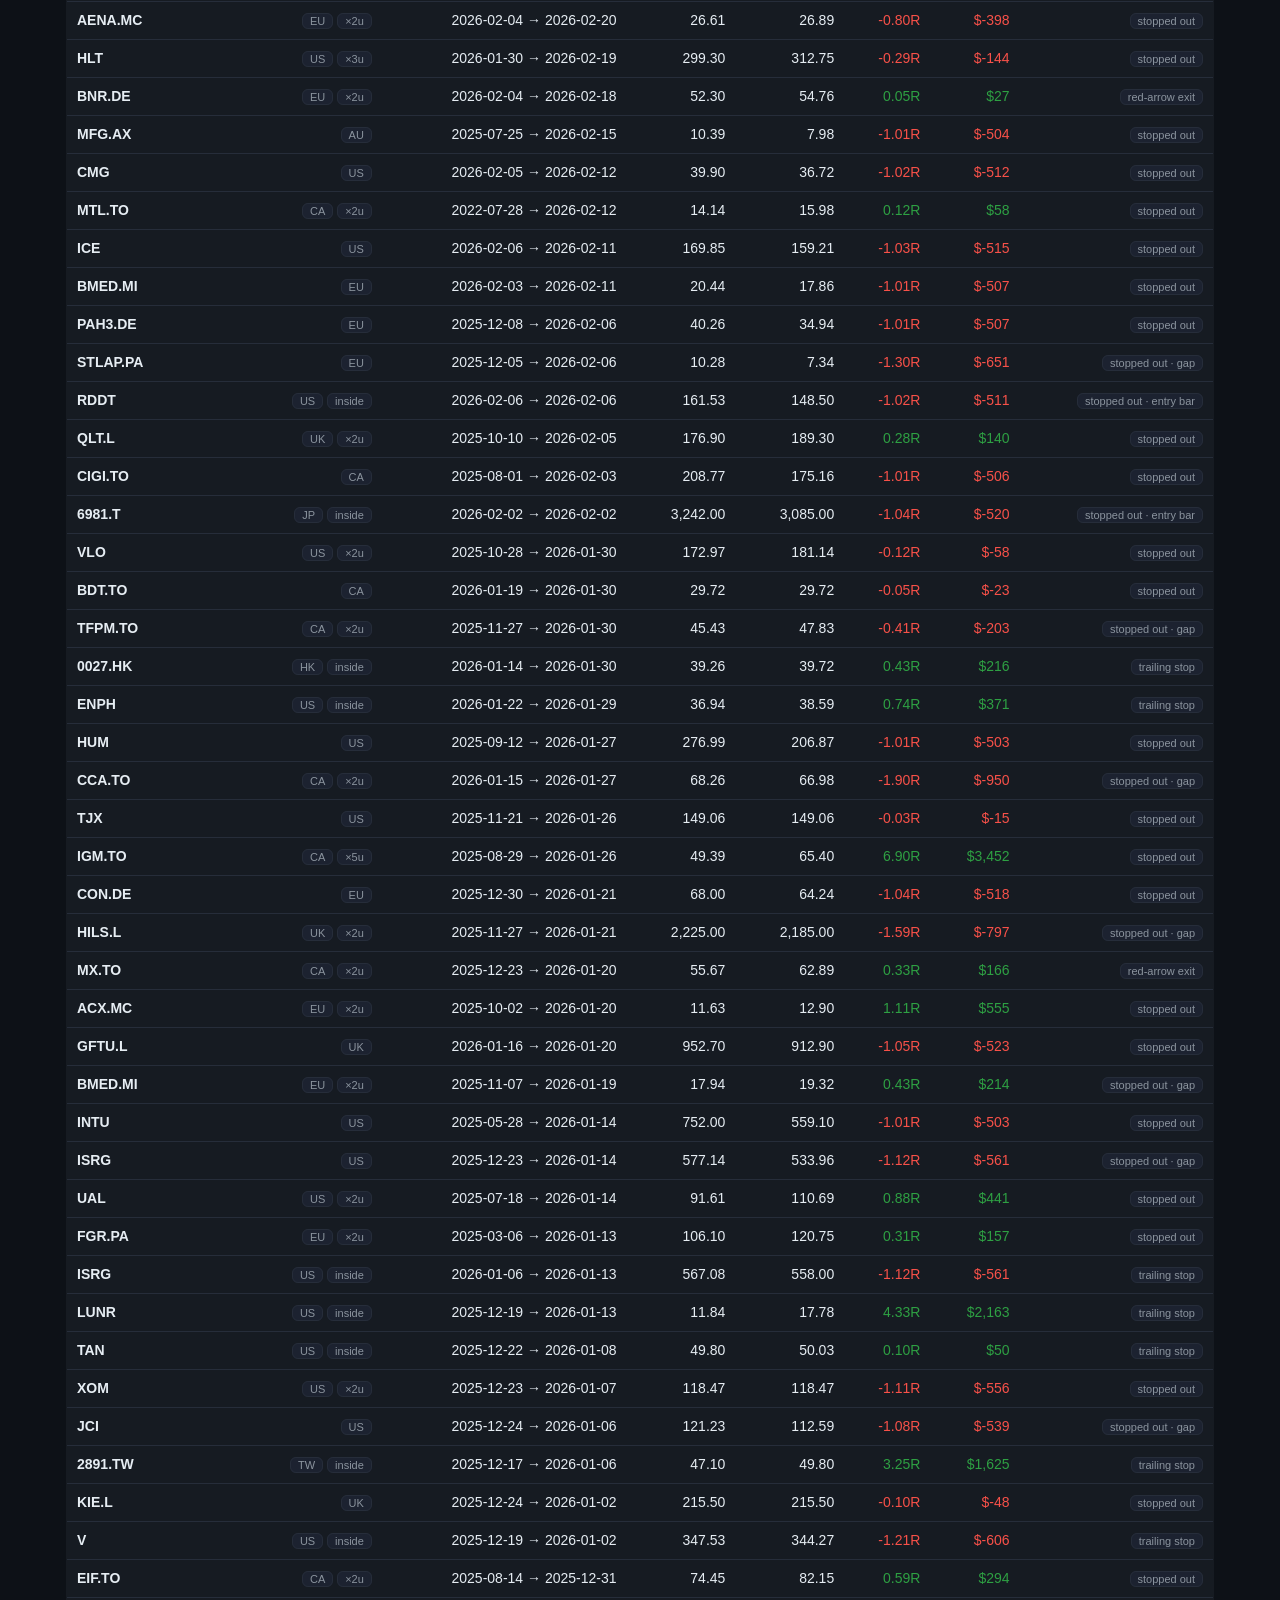
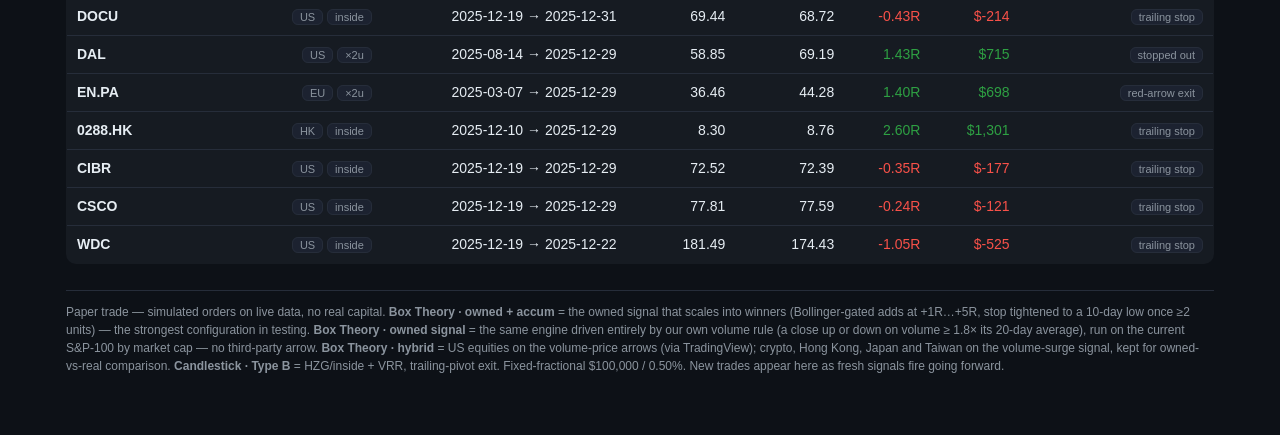
==== commit df973ed9: "Add Box Theory paper-trade dashboard + snapshot" ====
--- a/paper.html
+++ b/paper.html
@@ -44,11 +44,12 @@
 <div class="wrap">
   <header>
     <h1>Strategy Paper Trade</h1>
-    <div class="sub" style="margin-bottom:3px">Forward studies on live data — <b>Box Theory</b> (our own signal, with and without accumulation, plus the hybrid arrow) and <b>Candlestick</b> (Type B). Pick a study below; each panel shows that study only.</div>
+    <div class="sub" style="margin-bottom:3px">Forward studies on live data. <b>Flagship</b> = the decorrelated core (6 markets) blended with <b>Candlestick Type B</b>, sized to a ~9% drawdown. <b>Box Theory · mid-cap</b> shows every market (core + cross-market proof); <b>Type B</b> is the standalone candlestick system.</div>
     <div class="sub"><span class="dot" id="dot"></span><span id="status">Loading…</span></div>
   </header>
 
   <div class="tabs" id="tabs"></div>
+  <div class="tabs" id="subtabs" style="margin-top:-4px"></div>
 
   <section>
     <h2 id="stratTitle" style="margin:16px 0 3px;color:var(--ink);font-size:16px;text-transform:none;letter-spacing:0"></h2>
@@ -68,7 +69,7 @@
 </div>
 
 <script>
-const S = {data:null, strat:"box_theory_midcap"};
+const S = {data:null, strat:"flagship", mkt:"All"};
 const $ = s => document.querySelector(s);
 const money = v => "$" + Number(v).toLocaleString(undefined,{maximumFractionDigits:0});
 const num = (v,d=2) => Number(v).toLocaleString(undefined,{minimumFractionDigits:d,maximumFractionDigits:d});
@@ -148,12 +149,13 @@
 }
 
 const MKT_NAME = {US:"US equities", crypto:"Crypto", HK:"Hong Kong", JP:"Japan", TW:"Taiwan",
-  UK:"United Kingdom", CA:"Canada", AU:"Australia", EU:"Europe"};
-const MKT_ORDER = ["US","JP","HK","TW","UK","CA","AU","EU","crypto"];
+  UK:"United Kingdom", CA:"Canada", AU:"Australia", EU:"Europe", "Type B":"Candlestick Type B"};
+const MKT_ORDER = ["US","JP","HK","TW","UK","CA","AU","EU","crypto","Type B"];
+// mid-cap markets: the traded core first, then the cross-market-proof / standby set
+const CORE_MKTS = ["US","CA","EU","AU","UK","crypto"];
+const PROOF_MKTS = ["JP","TW","HK"];
 function sigLabel(strat, m){
-  if(strat==="box_theory_hybrid") return m==="US" ? "volume-price arrow" : "volume-surge";
-  if(strat==="box_theory_owned") return "owned volume signal";
-  if(strat==="box_theory_owned_accum") return "owned signal + accumulation";
+  if(strat==="flagship") return m==="Type B" ? "candlestick Type B" : (m==="crypto" ? "owned signal · cap top-50" : m==="UK" ? "owned signal (k=2.6)" : "owned signal");
   if(strat==="box_theory_midcap") return (m==="crypto" ? "owned signal · cap top-50" : m==="UK" ? "owned signal (k=2.6) · mid-cap band" : "owned signal · mid-cap band");
   return "candlestick";
 }
@@ -173,52 +175,73 @@
     </tr></thead><tbody>${body}</tbody></table>`;
 }
 const META = {
+  flagship: {
+    title: "Flagship — Core 6 + Candlestick Type B",
+    desc: "The decorrelated traded core (US · UK · CA · AU · EU · crypto) blended with Candlestick Type B, sized to a ~9% max drawdown · 2011–2026 · $100k base",
+    note: "This is the version to actually trade. Six Box-Theory markets that don't draw down together are blended with the Type B candlestick system (a different, decorrelated signal), then position-sized so the whole portfolio's worst drawdown is about 9%. Because the sleeves offset each other, the blend keeps almost all of the all-markets return at roughly a third of the drawdown of trading everything at once. Japan, Taiwan and Hong Kong are left out of the traded set — their drawdowns coincide with the core — but are shown under Box Theory · mid-cap as cross-market proof that the edge holds everywhere.",
+  },
   box_theory_midcap: {
     title: "Box Theory — mid-cap rulebook",
-    desc: "Owned signal + accumulation on the locked universe · 8 equity markets + crypto · point-in-time rank band · 2011–2026 · $100k @ 0.50% risk/trade",
-    note: "The locked universe rule. Each quarter, rank every liquid name by trailing dollar volume and trade the mid-cap band — ranks 101–250, or 31–250 in the deep US & Japan markets — dropping the mega-caps (which mean-revert) and the illiquid tail (a fill trap). The breakout edge turns out to be a mid-cap phenomenon that holds across all eight equity markets (US, Japan, Hong Kong, Taiwan, UK, Canada, Australia, Europe) — the strongest evidence it isn't a survivorship artefact. UK uses a stricter volume threshold (k=2.6) to tame drawdown; the rest use k=1.8. Crypto follows its own locked rule — the top 50 by market cap, rebalanced monthly — on a survivorship-free coin history. Selection is point-in-time; a ~20-position cap is the live-sizing guideline (the track shown is uncapped, like the other streams). Crypto's daily data is bridged forward from a monthly source, so its latest few weeks can lag.",
-  },
-  box_theory_owned_accum: {
-    title: "Box Theory — owned + accumulation",
-    desc: "Owned signal, scaling into winners · Bollinger-gated adds, Donchian-tightened exit · 5 markets · 2011–2026 · $100k @ 0.50% risk/trade",
-    note: "The owned signal, but now it scales into winners: it adds at +1R…+5R of favourable progress — only when the Bollinger band has opened up (volatility expanding = a real trend) — and tightens the shared stop to a 10-day low once it holds two or more units, banking the accumulated gains. Each row is one position (its R is the whole bundle, ×N units shown). Out-of-sample this is the strongest configuration found: better risk-adjusted return than the base owned signal at lower drawdown.",
-  },
-  box_theory_owned: {
-    title: "Box Theory — our own signal",
-    desc: "Our own volume signal (no third-party arrow) · 5 markets · US = current S&P-100 by market cap · 2011–2026 · $100k @ 0.50% risk/trade",
-    note: "Same Box Theory engine as the hybrid, but the green/red signal is computed entirely from our own rule — a close up or down on volume ≥ 1.8× its 20-day average — so the system no longer depends on anyone's proprietary indicator. US names are the current S&P 500 top-100 by market cap (quarterly rebalance); crypto, Hong Kong, Japan and Taiwan use the same large-cap pools as the hybrid. One signal, every market — the forward run that stands on its own.",
-  },
-  box_theory_hybrid: {
-    title: "Box Theory — hybrid",
-    desc: "5 markets, each on its strongest volume signal · 2011–2026 · $100k @ 0.50% risk/trade",
-    note: "Each market uses whichever volume signal is strongest there — the volume-price arrow on US equities, a volume-surge rule elsewhere. Net positive in every market over the full history. Kept alongside the owned signal so we can compare owned-vs-real as live trades fire.",
+    desc: "Owned signal + accumulation on the locked universe · all 8 equity markets + crypto · point-in-time rank band · 2011–2026 · $100k @ 0.50% risk/trade",
+    note: "The locked universe rule. Each quarter, rank every liquid name by trailing dollar volume and trade the mid-cap band — ranks 101–250, or 31–250 in the deep US & Japan markets — dropping the mega-caps (which mean-revert) and the illiquid tail. The breakout edge is a mid-cap phenomenon that holds across every market, which is the strongest evidence it isn't a survivorship artefact. The traded core (US · CA · EU · AU · UK · crypto) is shown first; Japan, Taiwan and Hong Kong follow as cross-market proof / standby — strong on their own, but left out of the live blend because their drawdowns coincide with the core. UK uses a stricter threshold (k=2.6); crypto uses cap-top-50 monthly. Pick a market to drill in.",
   },
   combined: {
     title: "Candlestick — Type B",
     desc: "Inside / HZG-inside breakout, strong volume-surge filter (VRR≥2.5), trailing-pivot-low exit · all markets · 2011–2026 · $100k @ 0.50% risk/trade",
-    note: "Refined to the high-quality set: raising the volume-surge filter to VRR≥2.5 (and dropping the loose HZG pattern) cut trades ~10× and max drawdown from ~17% to ~2.5% while lifting per-trade quality. Sizing is still fixed-fractional; the low drawdown leaves plenty of room to size up.",
+    note: "A separate strategy from Box Theory — a candlestick breakout system. Refined to the high-quality set: raising the volume-surge filter to VRR≥2.5 cut trades ~10× and drawdown to ~2.5% while lifting per-trade quality. Because its signal is uncorrelated with Box Theory, blending it into the flagship nearly doubles the risk-adjusted return.",
   },
 };
+const LABELS = {flagship:"★ Flagship (Core 6 + Type B)", box_theory_midcap:"Box Theory · mid-cap", combined:"Candlestick · Type B"};
+const SHOW = ["flagship","box_theory_midcap","combined"];
+
+function subTabs(){
+  if(S.strat!=="box_theory_midcap"){ $("#subtabs").innerHTML=""; return; }
+  const bm = (S.data.strategies.box_theory_midcap||{}).by_market||{};
+  const chip = (m,lab,extra="")=>`<button class="tab ${S.mkt===m?'active':''}" data-mkt="${m}" style="${extra}">${lab}</button>`;
+  let html = chip("All","All markets");
+  html += CORE_MKTS.filter(m=>bm[m]).map(m=>chip(m,MKT_NAME[m]||m)).join("");
+  const proof = PROOF_MKTS.filter(m=>bm[m]);
+  if(proof.length){
+    html += `<span style="align-self:center;color:var(--mut);font-size:11px;margin:0 4px">proof →</span>`;
+    html += proof.map(m=>chip(m,MKT_NAME[m]||m,"opacity:.7")).join("");
+  }
+  $("#subtabs").innerHTML = html;
+  document.querySelectorAll("#subtabs .tab").forEach(b=>b.addEventListener("click",()=>{S.mkt=b.dataset.mkt; render();}));
+}
+
 function render(){
   if(!S.data) return;
   const s = S.data.strategies[S.strat];
-  document.querySelectorAll(".tab").forEach(b=>b.classList.toggle("active", b.dataset.strat===S.strat));
+  document.querySelectorAll("#tabs .tab").forEach(b=>b.classList.toggle("active", b.dataset.strat===S.strat));
   const m = META[S.strat] || {title:(LABELS[S.strat]||S.strat), desc:"", note:""};
   $("#stratTitle").textContent = m.title;
   $("#stratDesc").textContent = m.desc;
-  $("#stratNote").textContent = m.note;
+  let note = m.note;
+  if(S.strat==="flagship" && s && s.stats && s.stats.risk_pct!==undefined)
+    note += ` (sized to ≈${num(s.stats.risk_pct*100,2)}% risk per trade for the ~9% drawdown).`;
+  $("#stratNote").textContent = note;
+  subTabs();
+  if(S.strat==="box_theory_midcap" && S.mkt!=="All"){
+    const mk = S.mkt, bm = (s.by_market||{})[mk] || {};
+    $("#stratTitle").textContent = `Box Theory — ${MKT_NAME[mk]||mk}` + (PROOF_MKTS.includes(mk) ? " · cross-market proof" : "");
+    cards(bm);
+    $("#byMarket").innerHTML = "";
+    openTable((s.open||[]).filter(p=>p.market===mk));
+    closedTable((s.closed||[]).filter(t=>t.market===mk));
+    return;
+  }
   cards(s.stats);
   byMarketTable(s.by_market||{}, S.strat);
   openTable(s.open||[]);
   closedTable(s.closed||[]);
 }
 
-const LABELS = {box_theory_midcap:"Box Theory · mid-cap rulebook", box_theory_owned_accum:"Box Theory · owned + accum", box_theory_owned:"Box Theory · owned signal", box_theory_hybrid:"Box Theory · hybrid", combined:"Candlestick · Type B"};
 function buildTabs(){
-  const keys = Object.keys(S.data.strategies);
+  const present = SHOW.filter(k=>S.data.strategies[k]);
+  const keys = present.length ? present : Object.keys(S.data.strategies);
   if(!keys.includes(S.strat)) S.strat = keys[0];
   $("#tabs").innerHTML = keys.map(k=>`<button class="tab" data-strat="${k}">${LABELS[k]||k}</button>`).join("");
-  document.querySelectorAll(".tab").forEach(b=>b.addEventListener("click",()=>{S.strat=b.dataset.strat; render();}));
+  document.querySelectorAll("#tabs .tab").forEach(b=>b.addEventListener("click",()=>{S.strat=b.dataset.strat; S.mkt="All"; render();}));
 }
 
 async function load(){
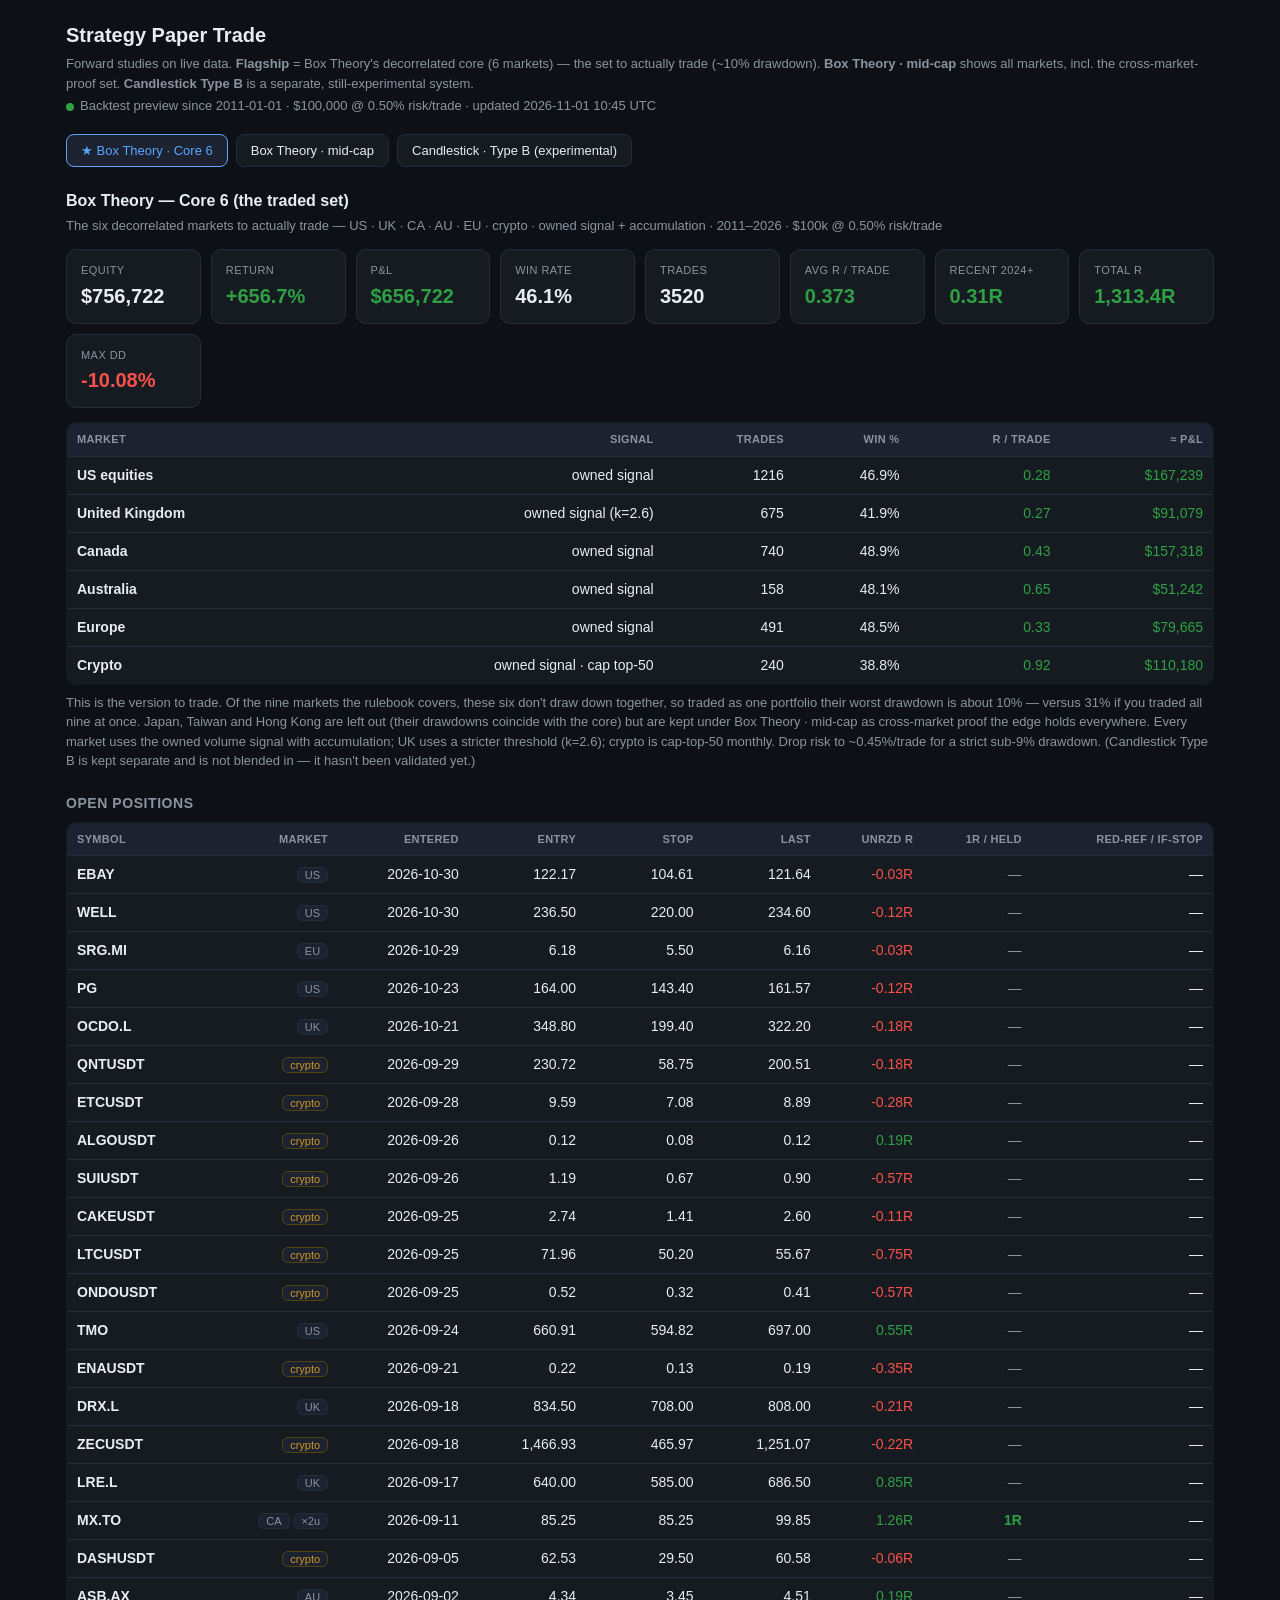
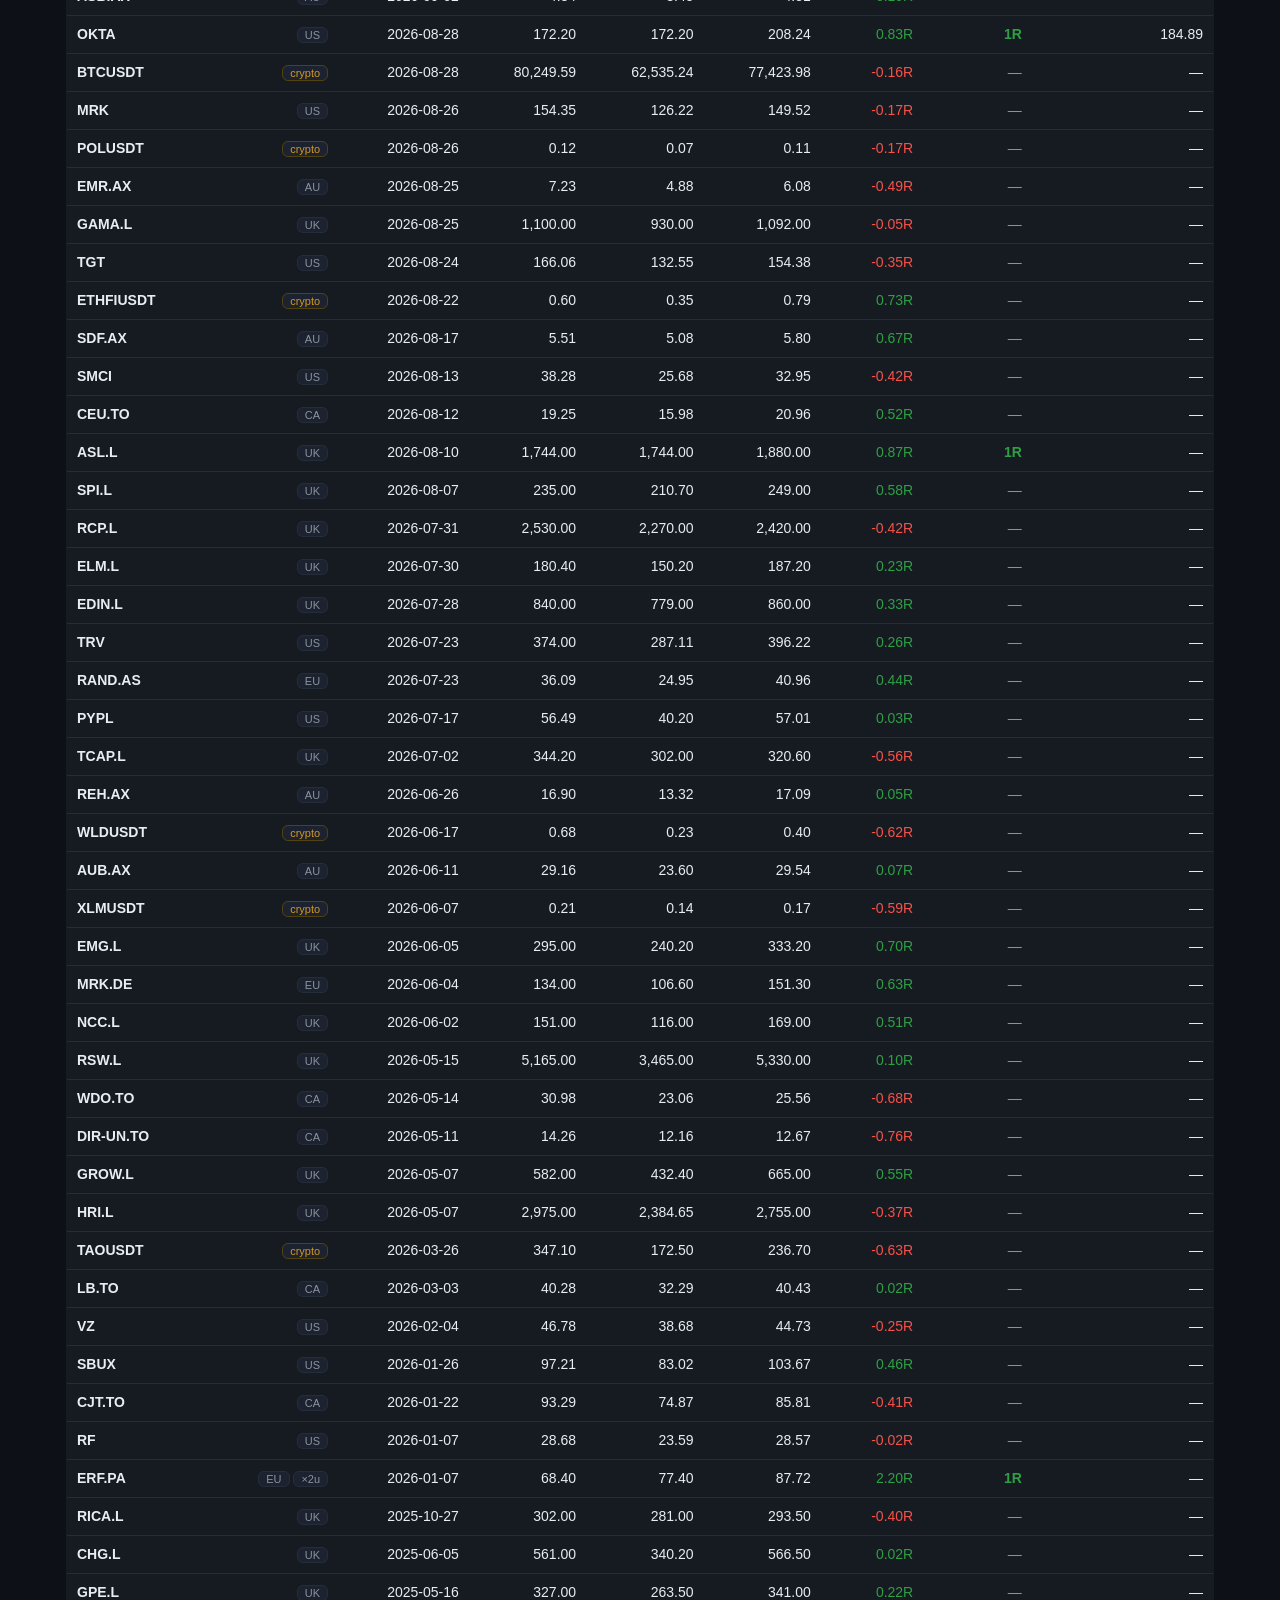
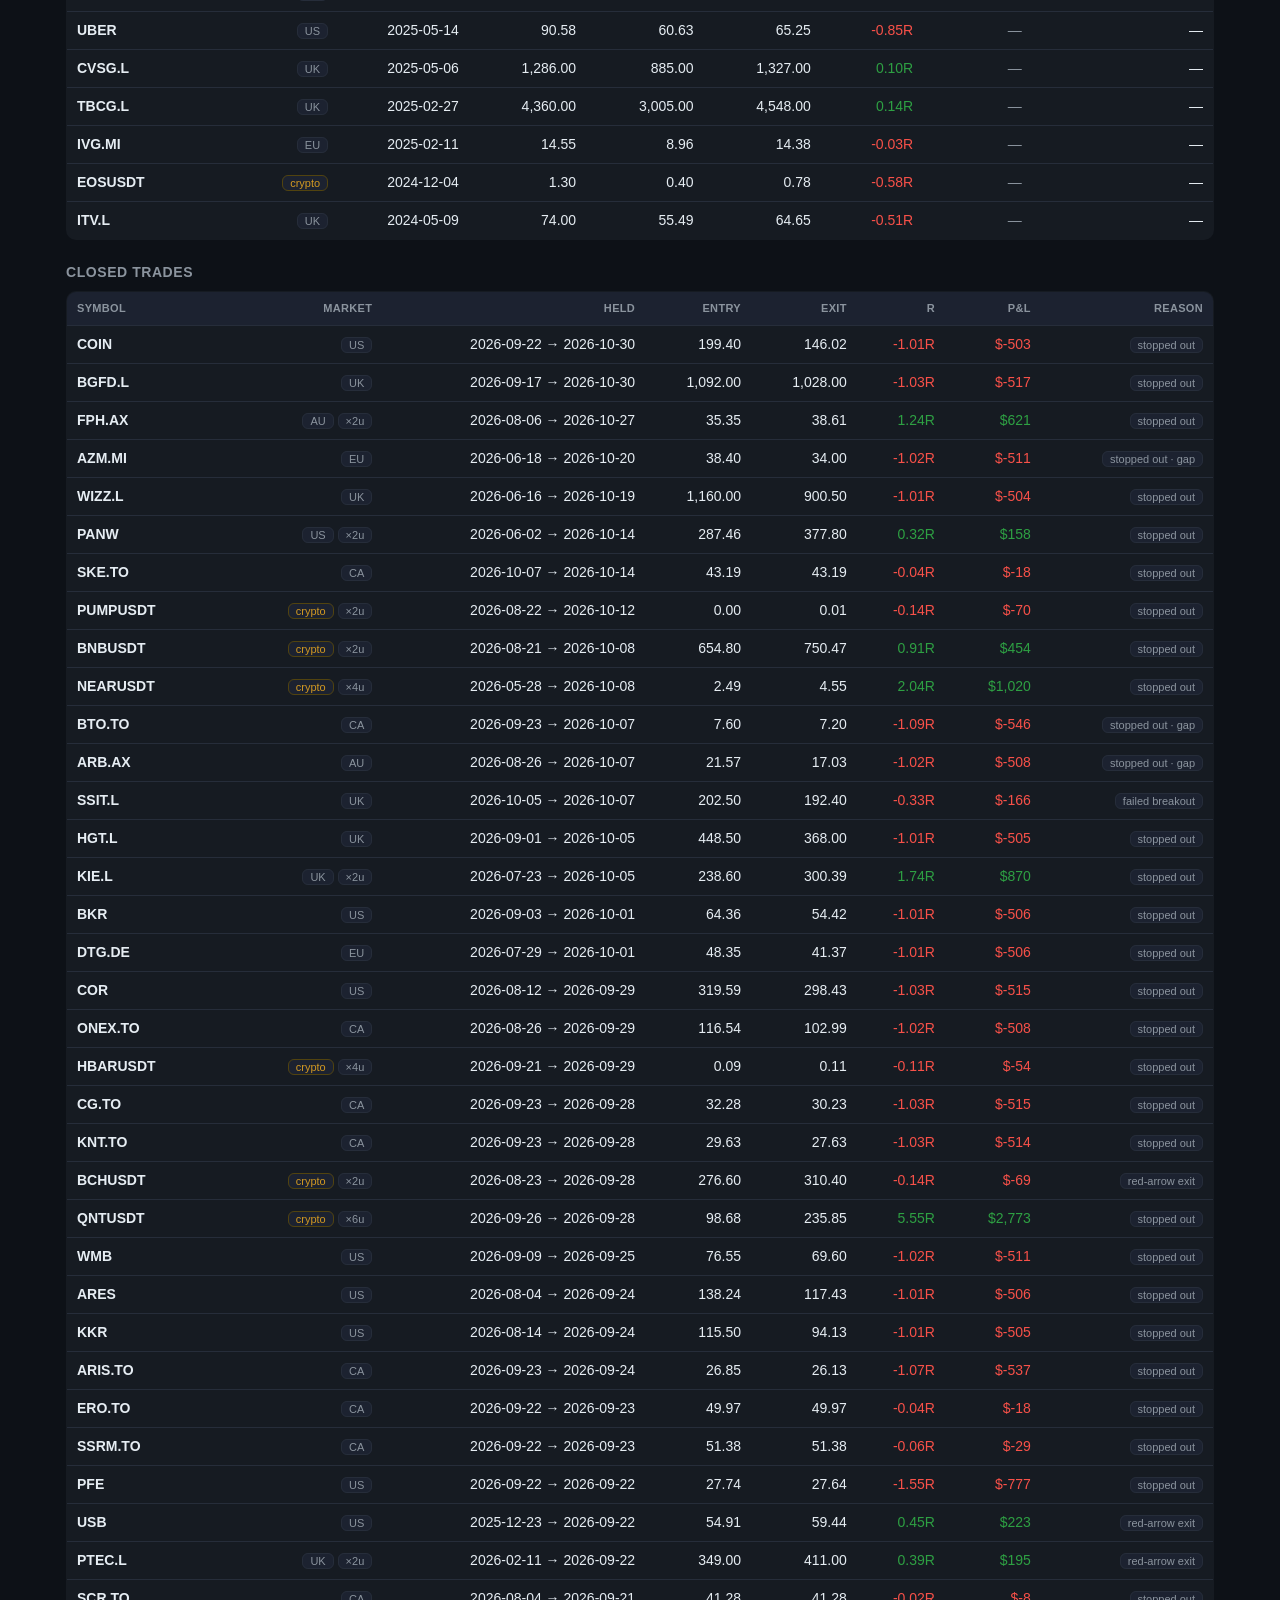
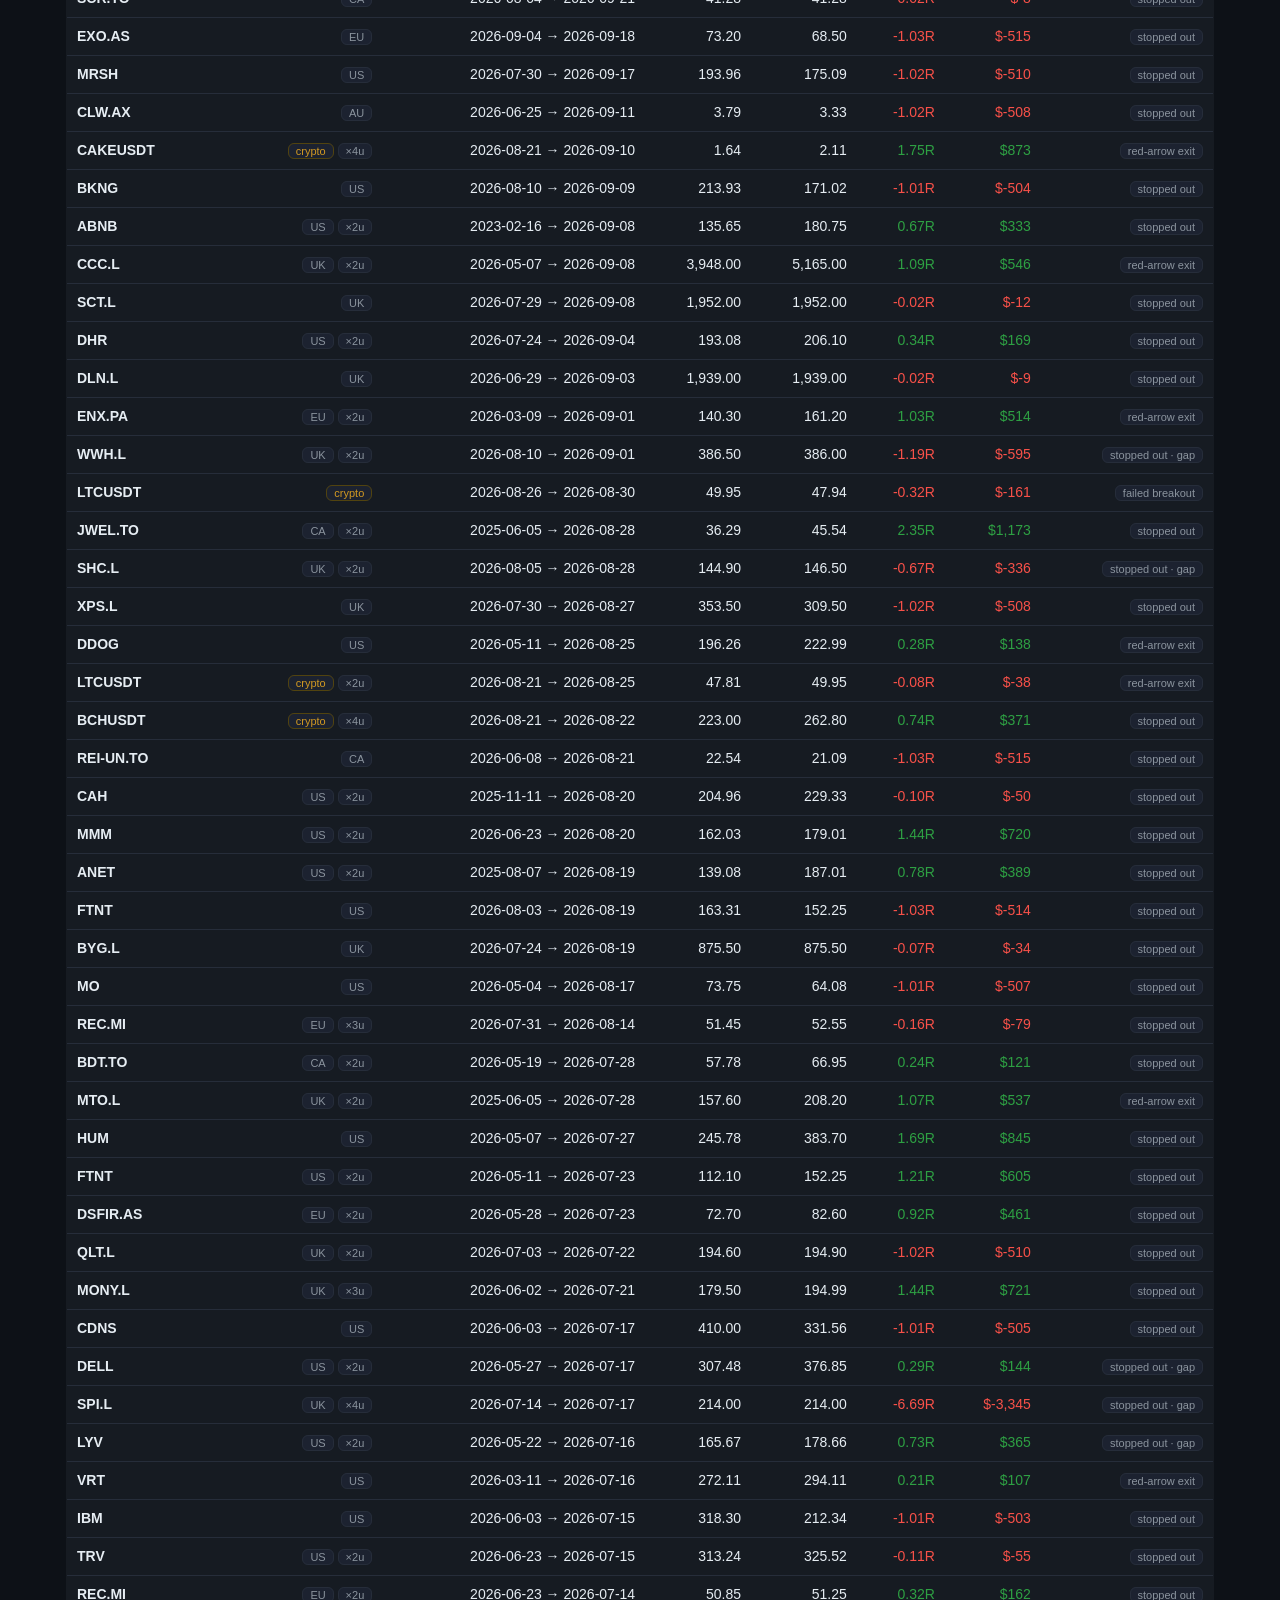
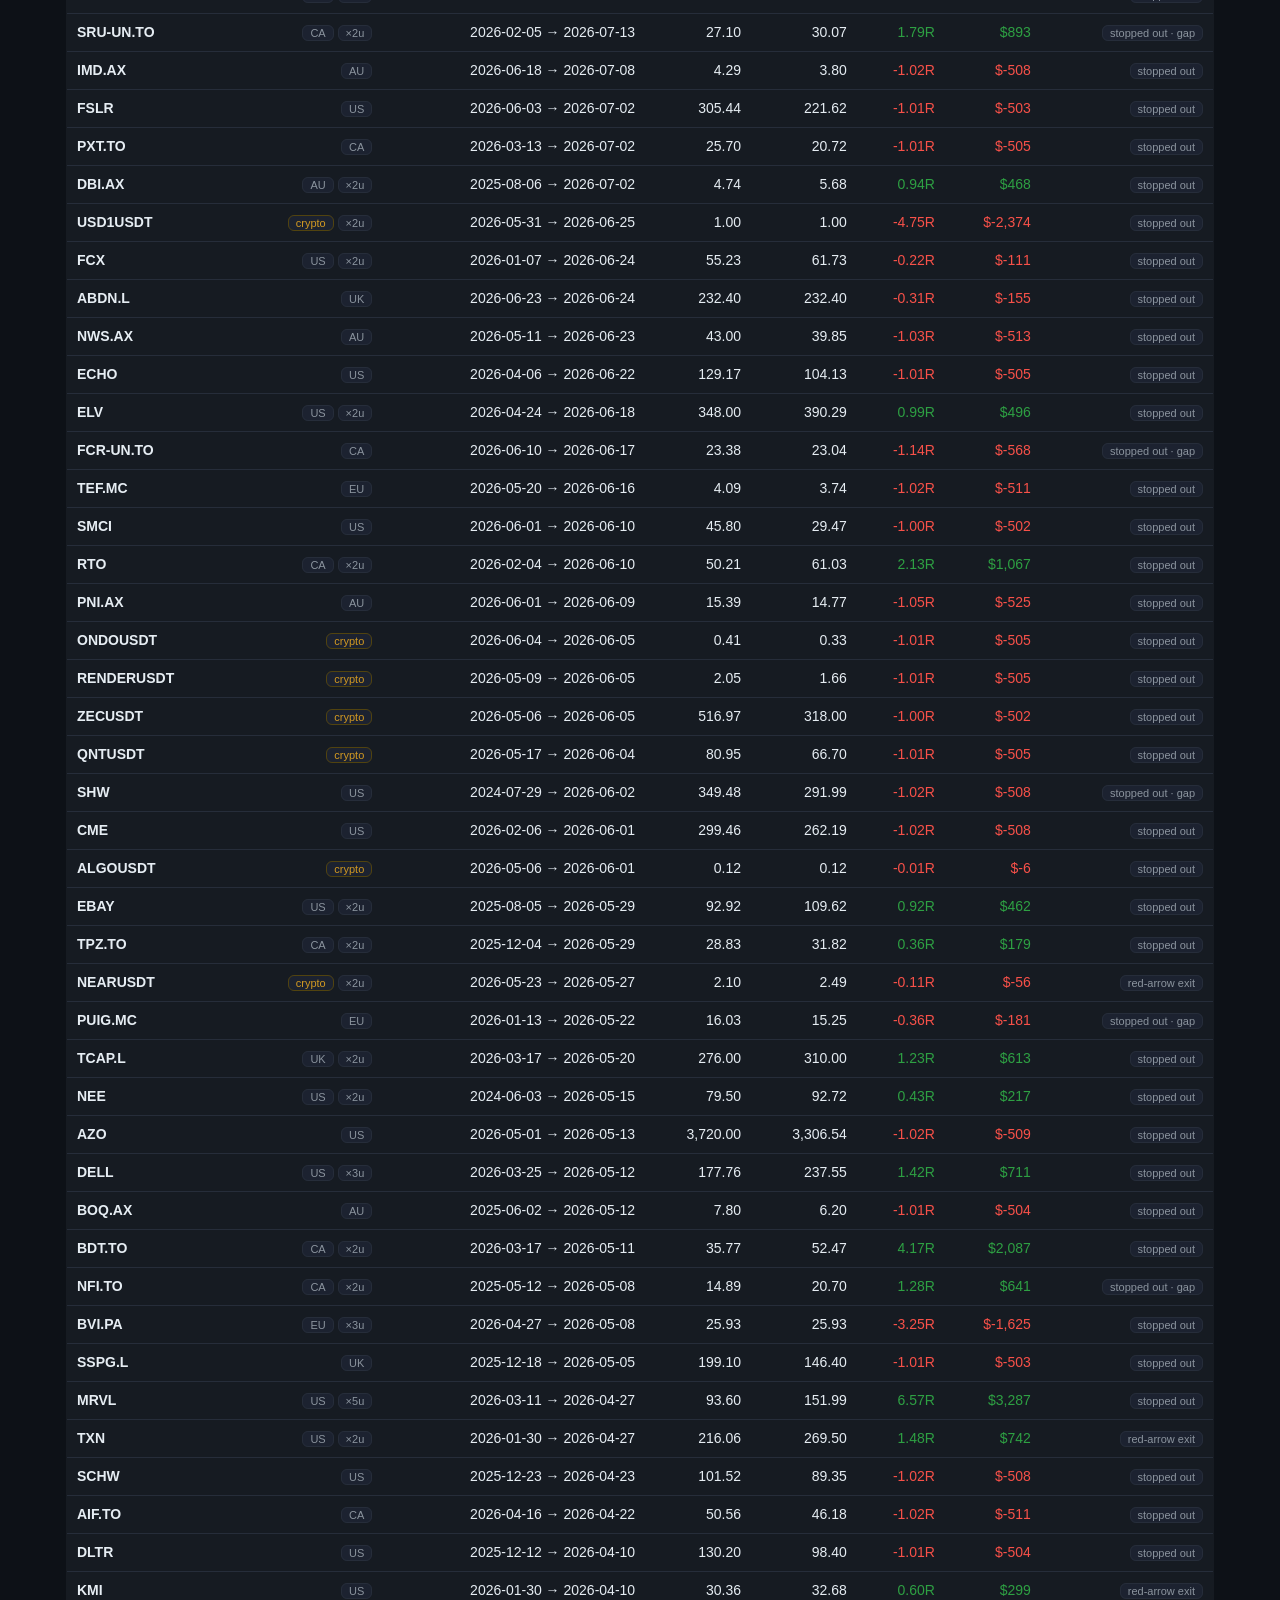
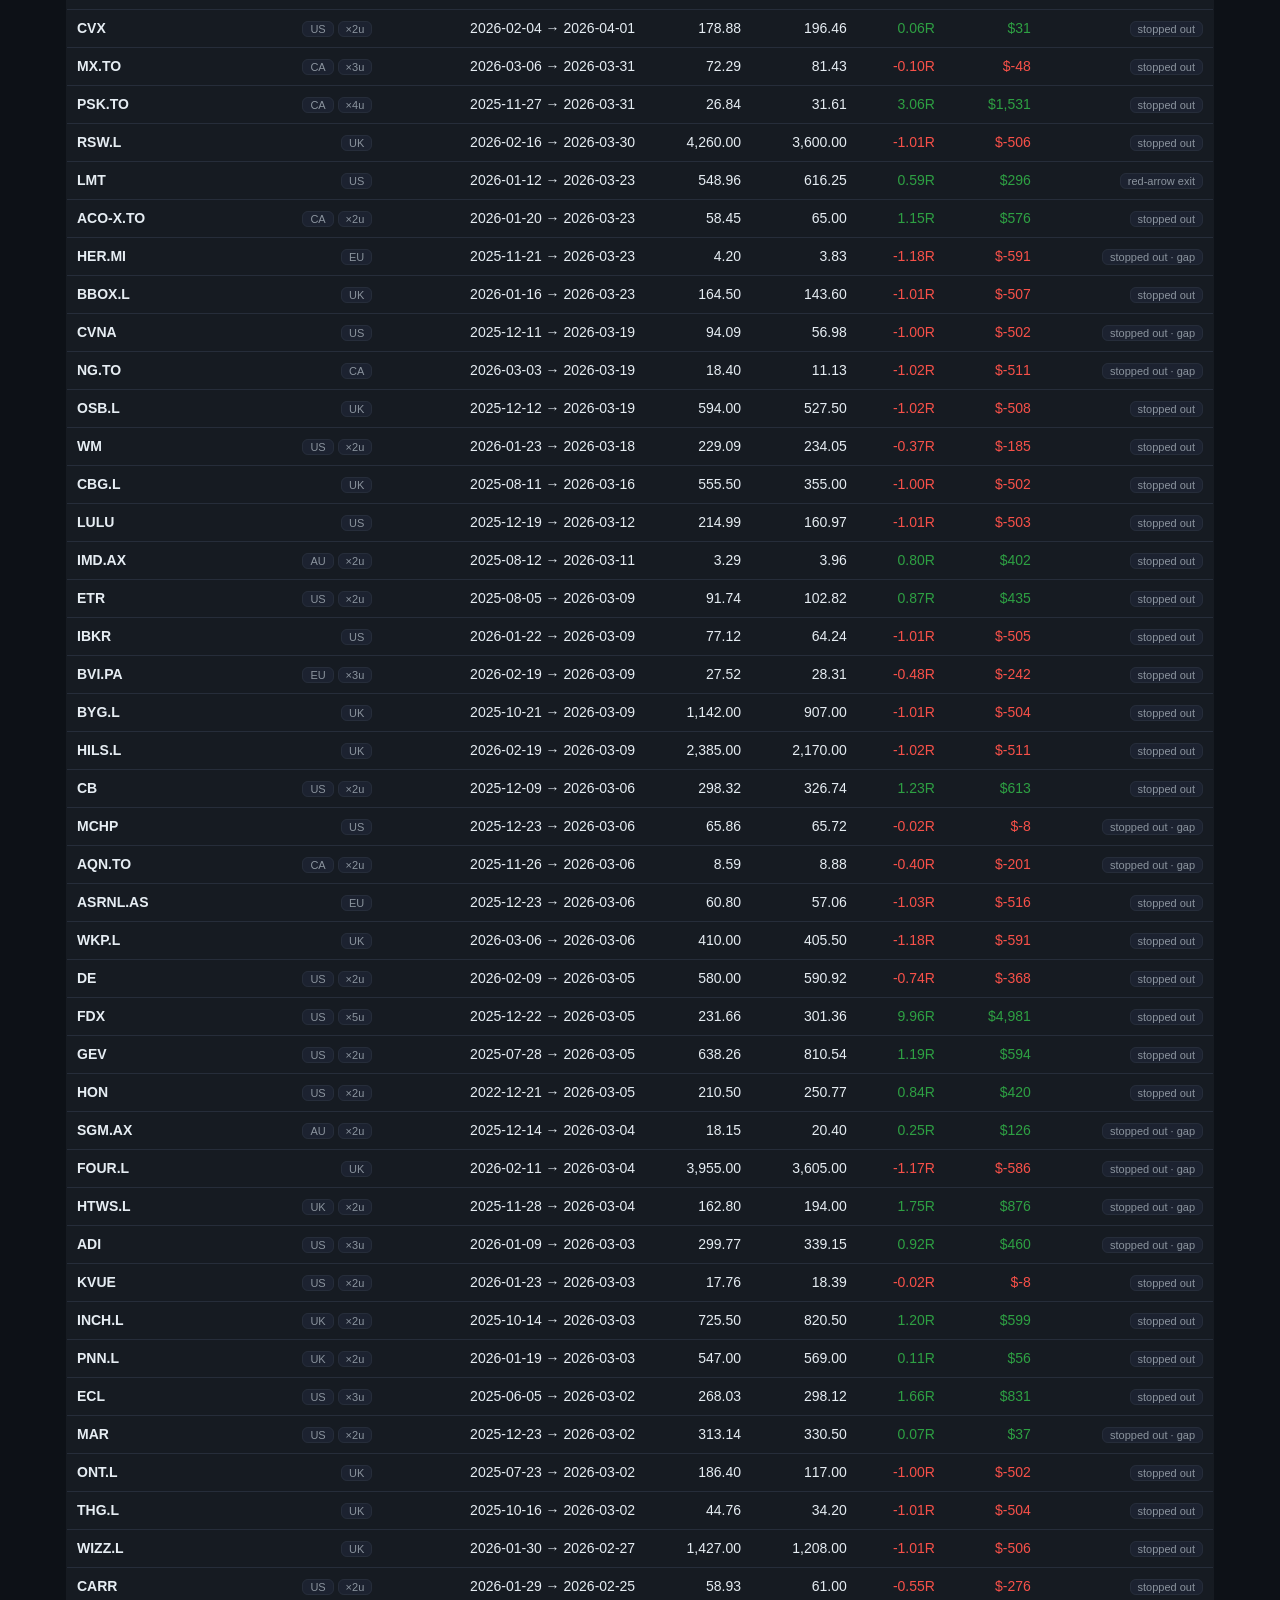
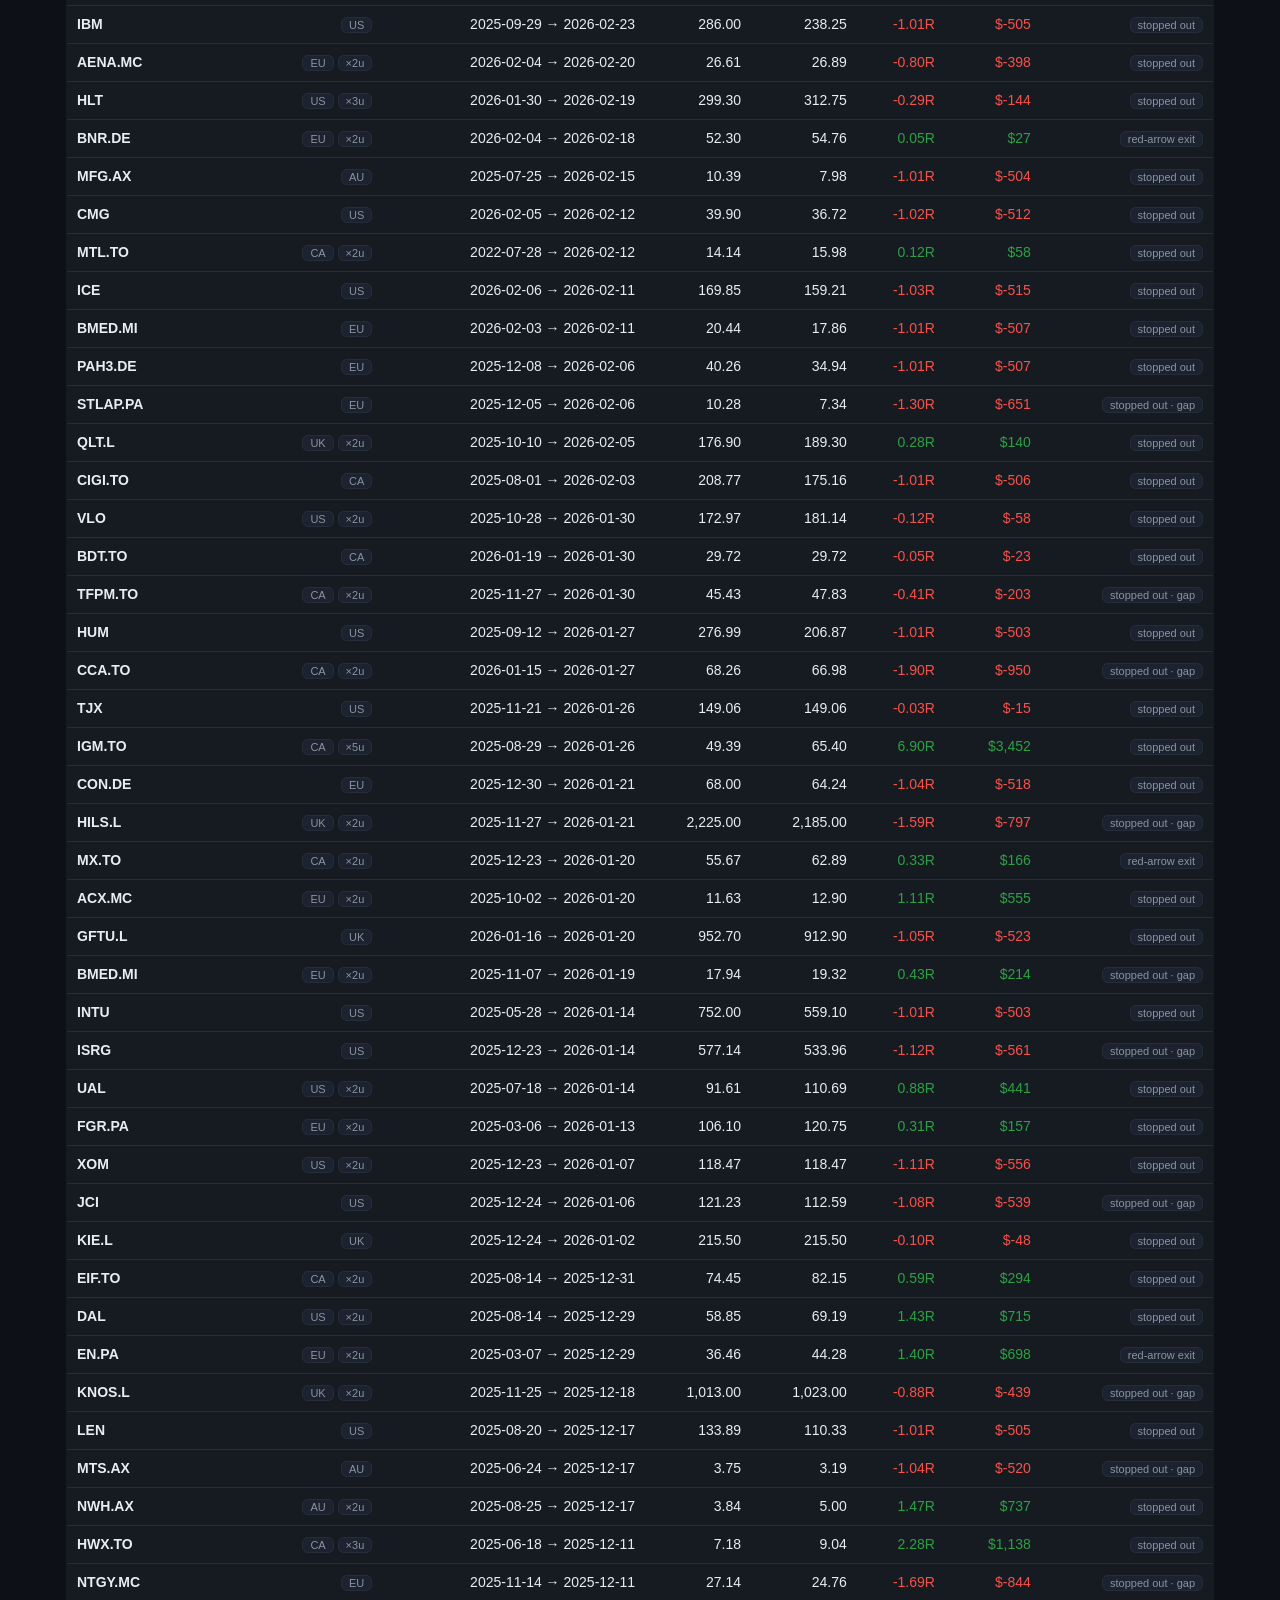
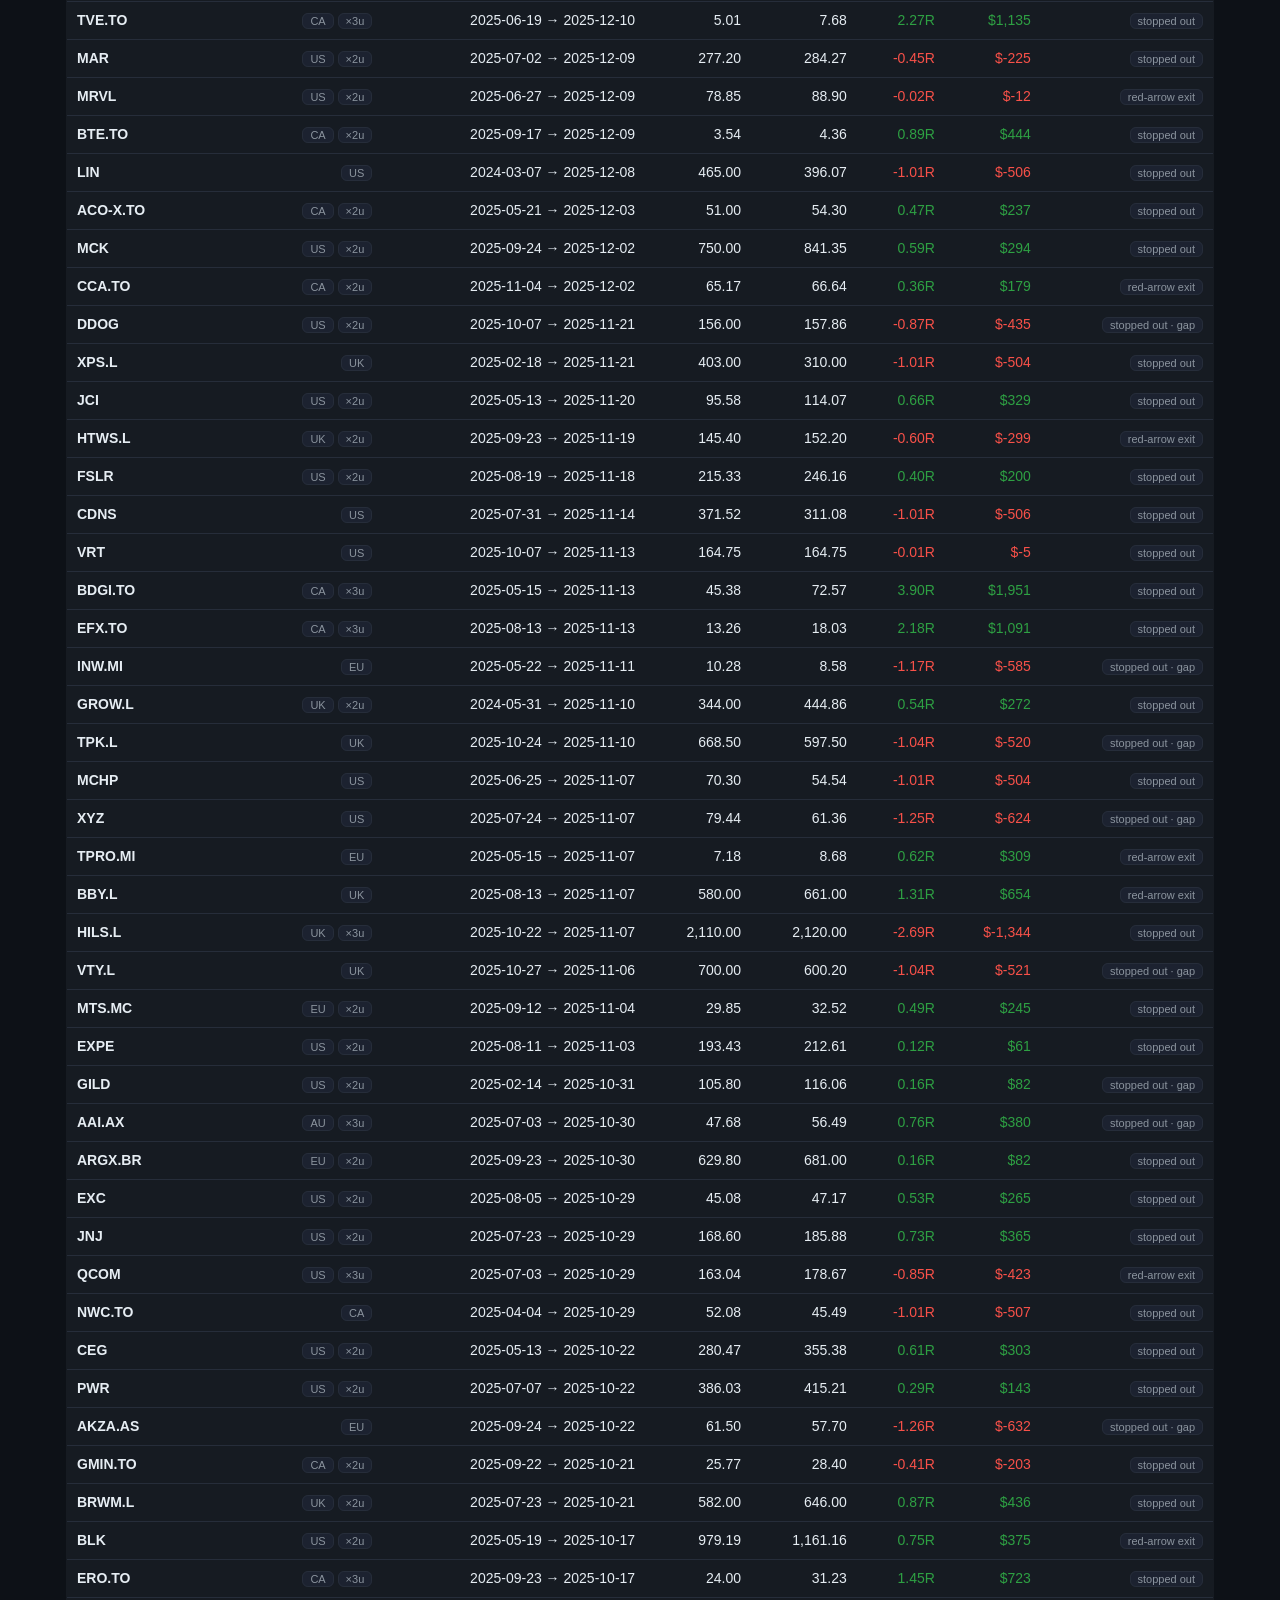
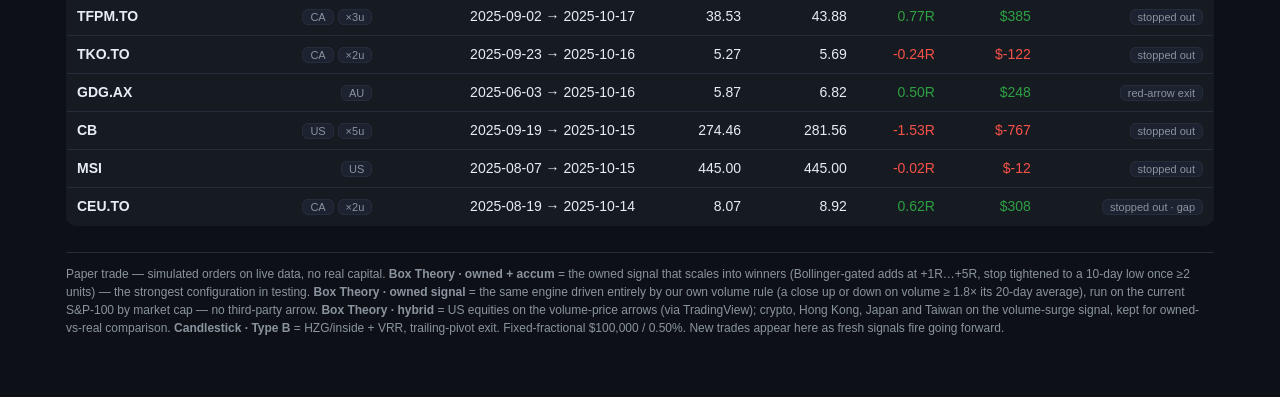
==== commit a0188583: "Add Box Theory paper-trade dashboard + snapshot" ====
--- a/paper.html
+++ b/paper.html
@@ -44,7 +44,7 @@
 <div class="wrap">
   <header>
     <h1>Strategy Paper Trade</h1>
-    <div class="sub" style="margin-bottom:3px">Forward studies on live data. <b>Flagship</b> = the decorrelated core (6 markets) blended with <b>Candlestick Type B</b>, sized to a ~9% drawdown. <b>Box Theory · mid-cap</b> shows every market (core + cross-market proof); <b>Type B</b> is the standalone candlestick system.</div>
+    <div class="sub" style="margin-bottom:3px">Forward studies on live data. <b>Flagship</b> = Box Theory's decorrelated core (6 markets) — the set to actually trade (~10% drawdown). <b>Box Theory · mid-cap</b> shows all markets, incl. the cross-market-proof set. <b>Candlestick Type B</b> is a separate, still-experimental system.</div>
     <div class="sub"><span class="dot" id="dot"></span><span id="status">Loading…</span></div>
   </header>
 
@@ -155,7 +155,7 @@
 const CORE_MKTS = ["US","CA","EU","AU","UK","crypto"];
 const PROOF_MKTS = ["JP","TW","HK"];
 function sigLabel(strat, m){
-  if(strat==="flagship") return m==="Type B" ? "candlestick Type B" : (m==="crypto" ? "owned signal · cap top-50" : m==="UK" ? "owned signal (k=2.6)" : "owned signal");
+  if(strat==="flagship") return (m==="crypto" ? "owned signal · cap top-50" : m==="UK" ? "owned signal (k=2.6)" : "owned signal");
   if(strat==="box_theory_midcap") return (m==="crypto" ? "owned signal · cap top-50" : m==="UK" ? "owned signal (k=2.6) · mid-cap band" : "owned signal · mid-cap band");
   return "candlestick";
 }
@@ -176,9 +176,9 @@
 }
 const META = {
   flagship: {
-    title: "Flagship — Core 6 + Candlestick Type B",
-    desc: "The decorrelated traded core (US · UK · CA · AU · EU · crypto) blended with Candlestick Type B, sized to a ~9% max drawdown · 2011–2026 · $100k base",
-    note: "This is the version to actually trade. Six Box-Theory markets that don't draw down together are blended with the Type B candlestick system (a different, decorrelated signal), then position-sized so the whole portfolio's worst drawdown is about 9%. Because the sleeves offset each other, the blend keeps almost all of the all-markets return at roughly a third of the drawdown of trading everything at once. Japan, Taiwan and Hong Kong are left out of the traded set — their drawdowns coincide with the core — but are shown under Box Theory · mid-cap as cross-market proof that the edge holds everywhere.",
+    title: "Box Theory — Core 6 (the traded set)",
+    desc: "The six decorrelated markets to actually trade — US · UK · CA · AU · EU · crypto · owned signal + accumulation · 2011–2026 · $100k @ 0.50% risk/trade",
+    note: "This is the version to trade. Of the nine markets the rulebook covers, these six don't draw down together, so traded as one portfolio their worst drawdown is about 10% — versus 31% if you traded all nine at once. Japan, Taiwan and Hong Kong are left out (their drawdowns coincide with the core) but are kept under Box Theory · mid-cap as cross-market proof the edge holds everywhere. Every market uses the owned volume signal with accumulation; UK uses a stricter threshold (k=2.6); crypto is cap-top-50 monthly. Drop risk to ~0.45%/trade for a strict sub-9% drawdown. (Candlestick Type B is kept separate and is not blended in — it hasn't been validated yet.)",
   },
   box_theory_midcap: {
     title: "Box Theory — mid-cap rulebook",
@@ -186,12 +186,12 @@
     note: "The locked universe rule. Each quarter, rank every liquid name by trailing dollar volume and trade the mid-cap band — ranks 101–250, or 31–250 in the deep US & Japan markets — dropping the mega-caps (which mean-revert) and the illiquid tail. The breakout edge is a mid-cap phenomenon that holds across every market, which is the strongest evidence it isn't a survivorship artefact. The traded core (US · CA · EU · AU · UK · crypto) is shown first; Japan, Taiwan and Hong Kong follow as cross-market proof / standby — strong on their own, but left out of the live blend because their drawdowns coincide with the core. UK uses a stricter threshold (k=2.6); crypto uses cap-top-50 monthly. Pick a market to drill in.",
   },
   combined: {
-    title: "Candlestick — Type B",
+    title: "Candlestick — Type B  (experimental)",
     desc: "Inside / HZG-inside breakout, strong volume-surge filter (VRR≥2.5), trailing-pivot-low exit · all markets · 2011–2026 · $100k @ 0.50% risk/trade",
-    note: "A separate strategy from Box Theory — a candlestick breakout system. Refined to the high-quality set: raising the volume-surge filter to VRR≥2.5 cut trades ~10× and drawdown to ~2.5% while lifting per-trade quality. Because its signal is uncorrelated with Box Theory, blending it into the flagship nearly doubles the risk-adjusted return.",
+    note: "⚠ Experimental — a separate candlestick breakout system that has NOT been through the survivorship / mid-cap / out-of-sample validation Box Theory has. Shown for development only, not for trading yet. Refined to the high-quality set (VRR≥2.5 cut trades ~10× and drawdown to ~2.5%). Its Inside / HZG patterns are also being tested as an entry filter for Box Theory. To be properly validated after Box Theory is finished.",
   },
 };
-const LABELS = {flagship:"★ Flagship (Core 6 + Type B)", box_theory_midcap:"Box Theory · mid-cap", combined:"Candlestick · Type B"};
+const LABELS = {flagship:"★ Box Theory · Core 6", box_theory_midcap:"Box Theory · mid-cap", combined:"Candlestick · Type B (experimental)"};
 const SHOW = ["flagship","box_theory_midcap","combined"];
 
 function subTabs(){
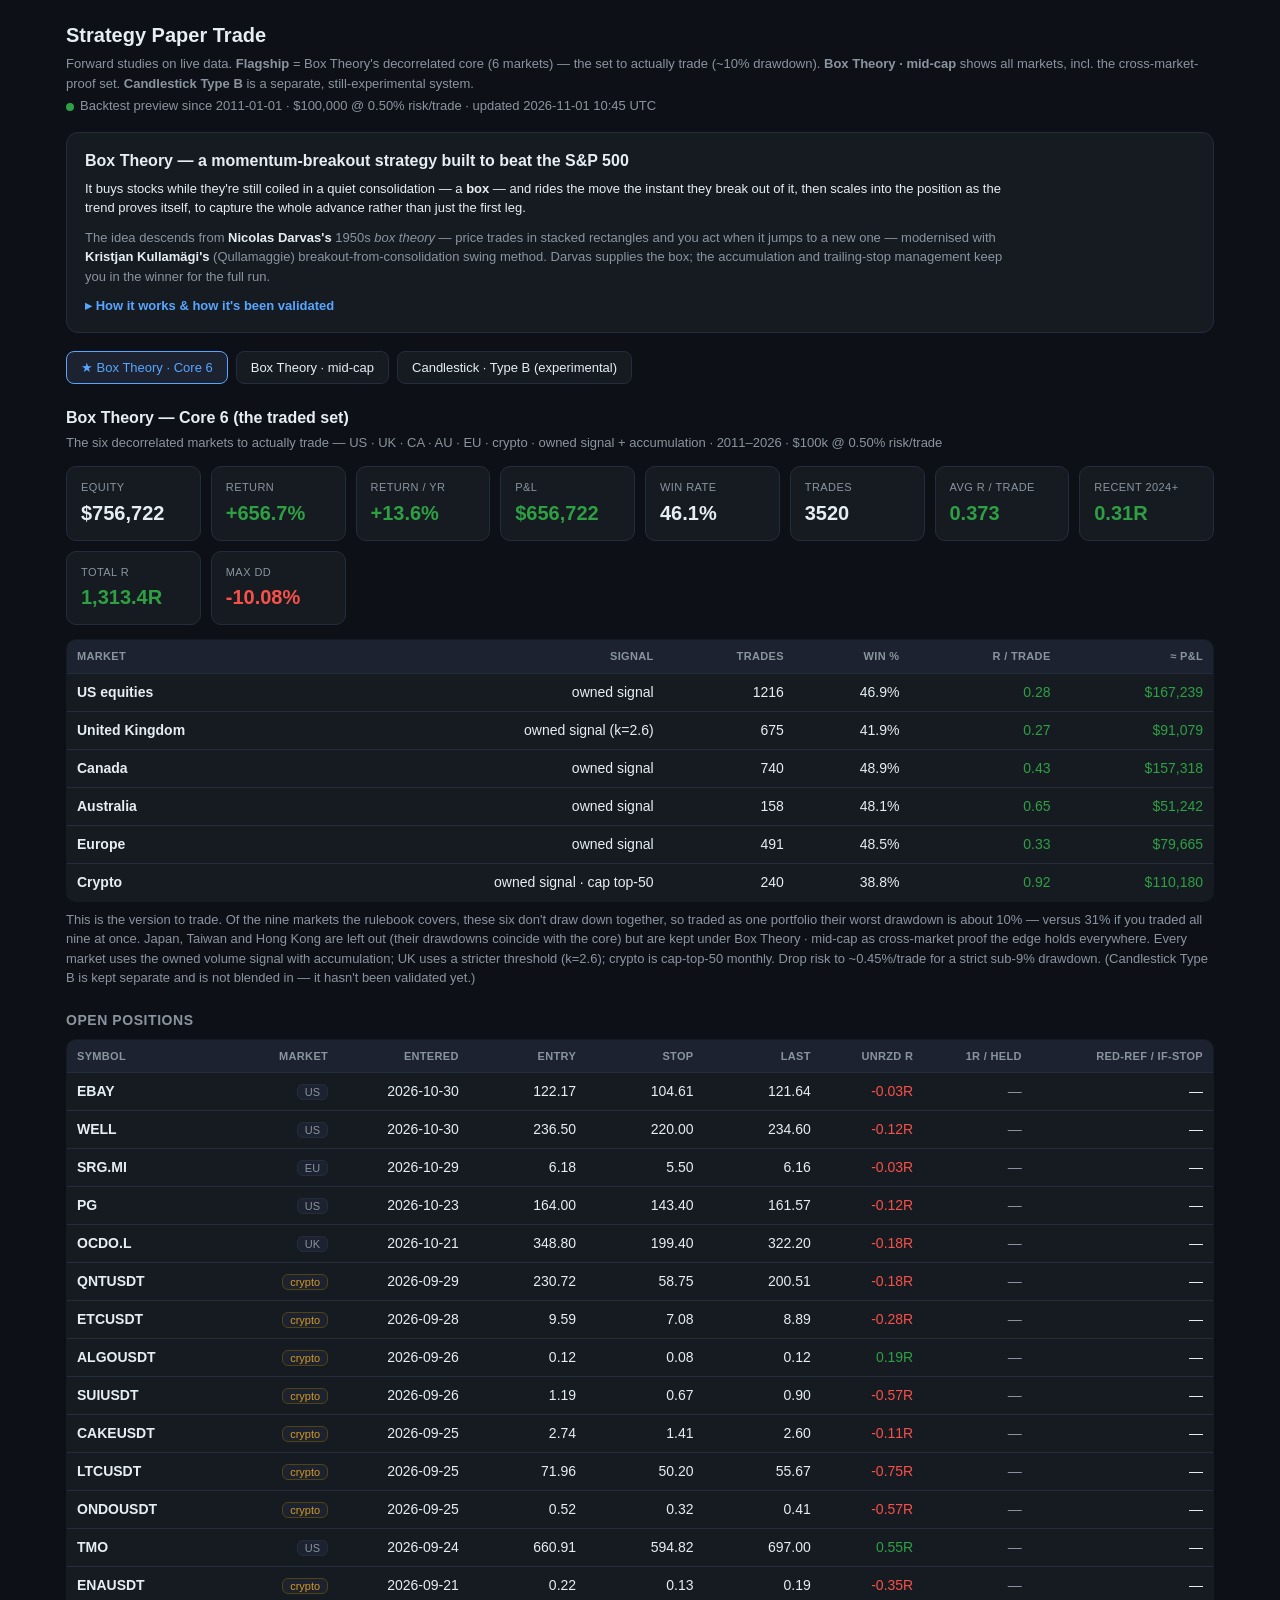
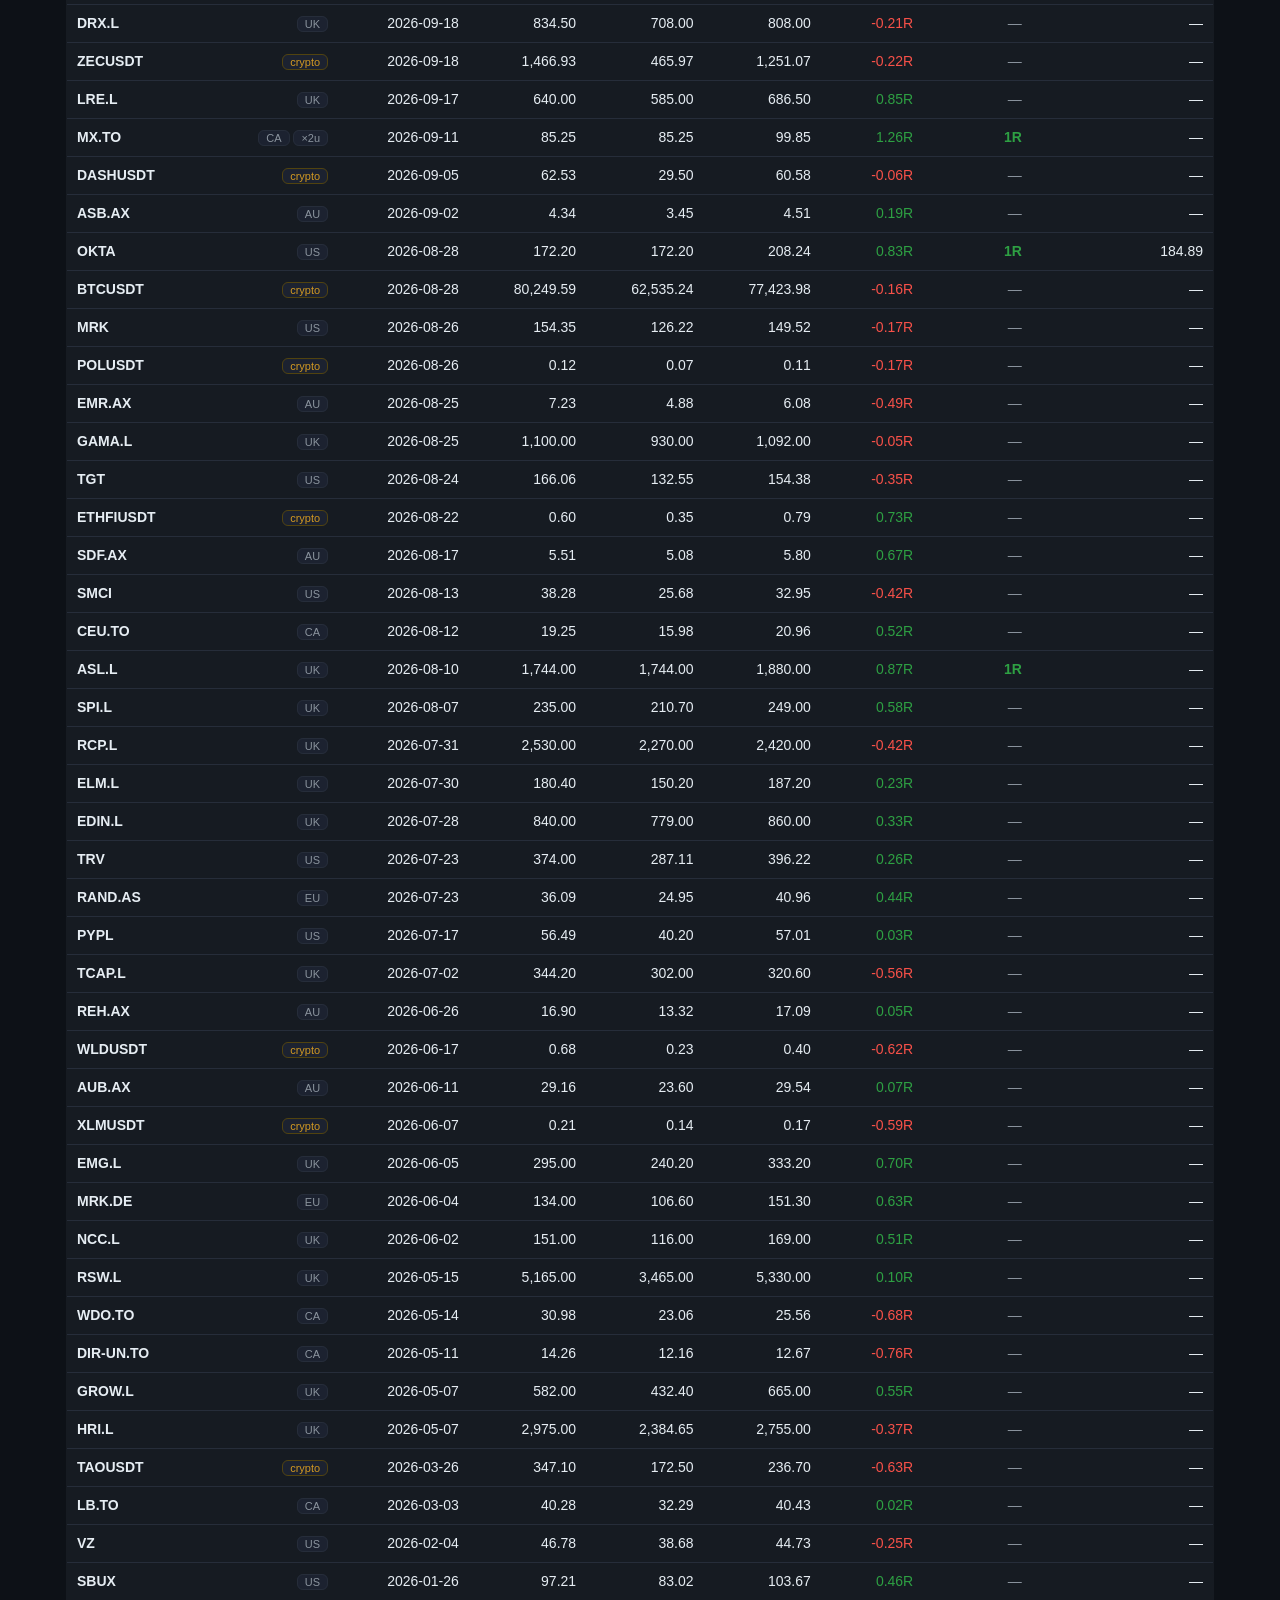
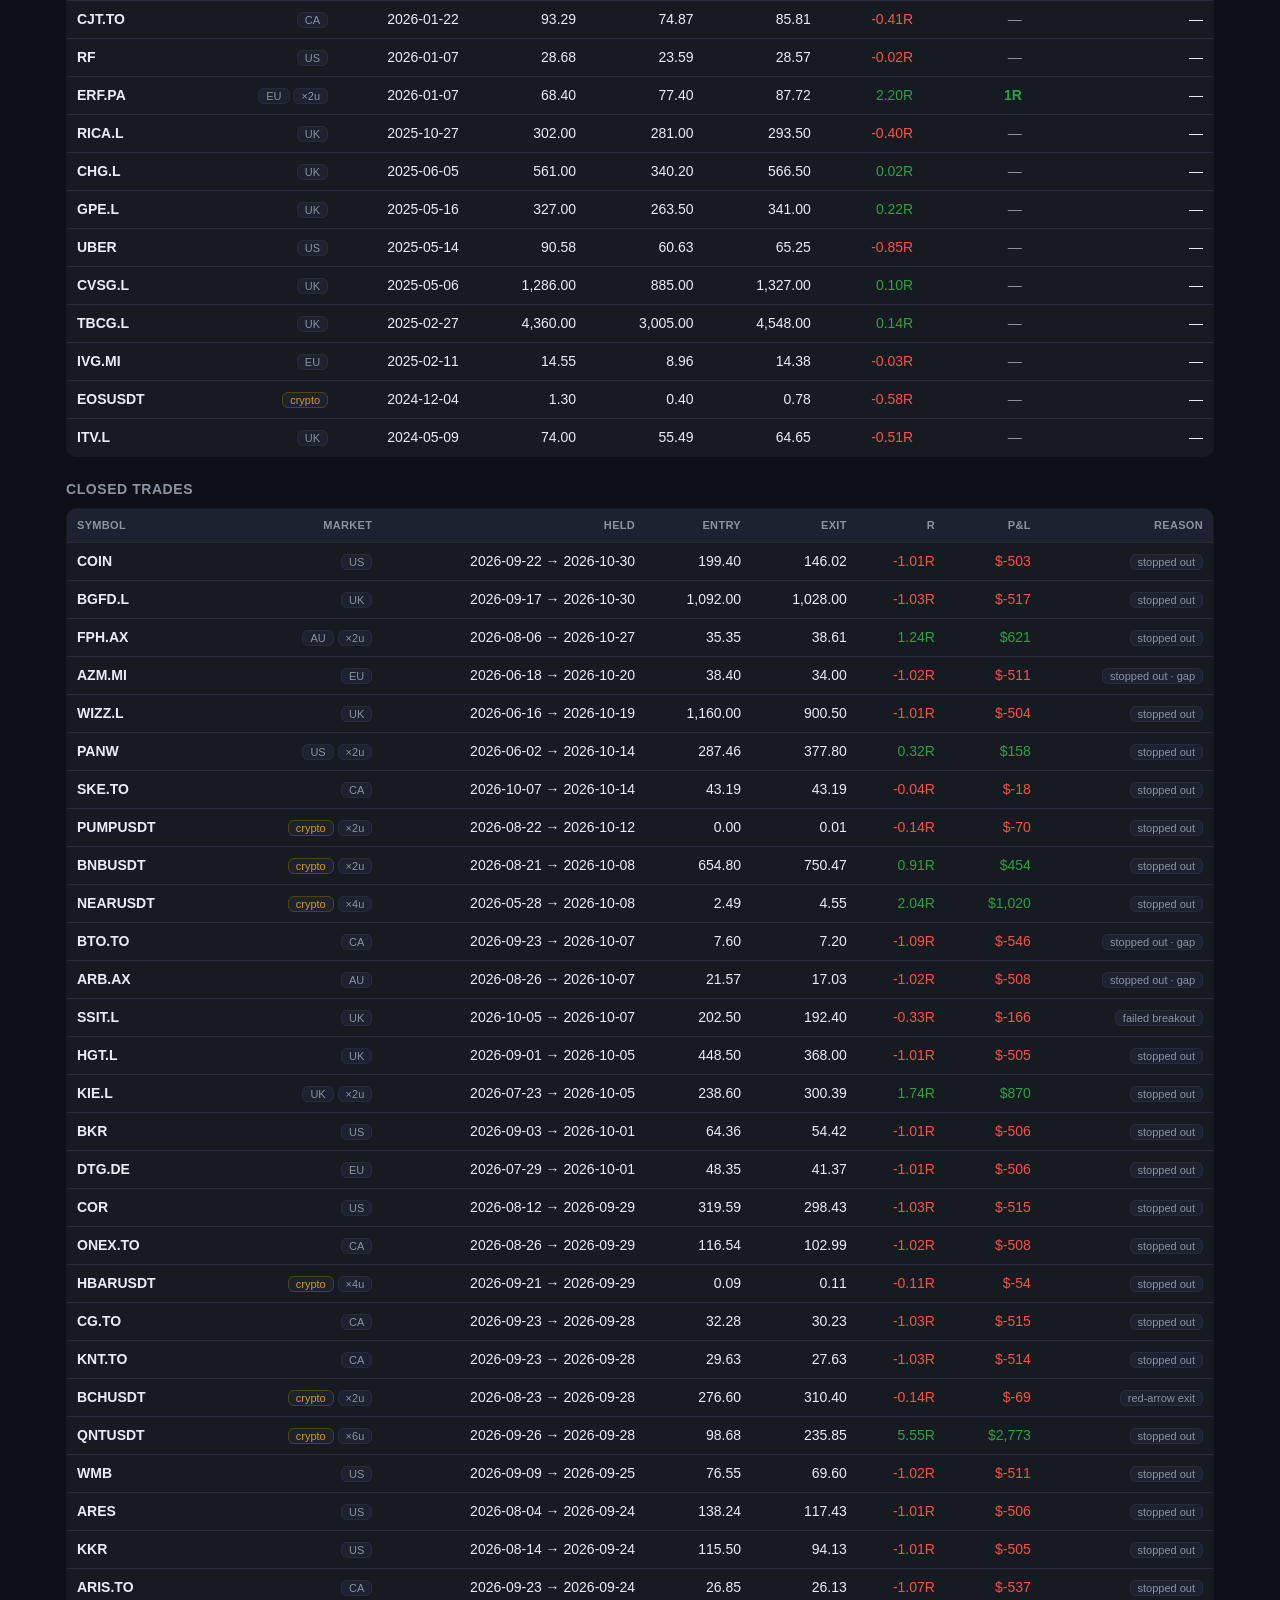
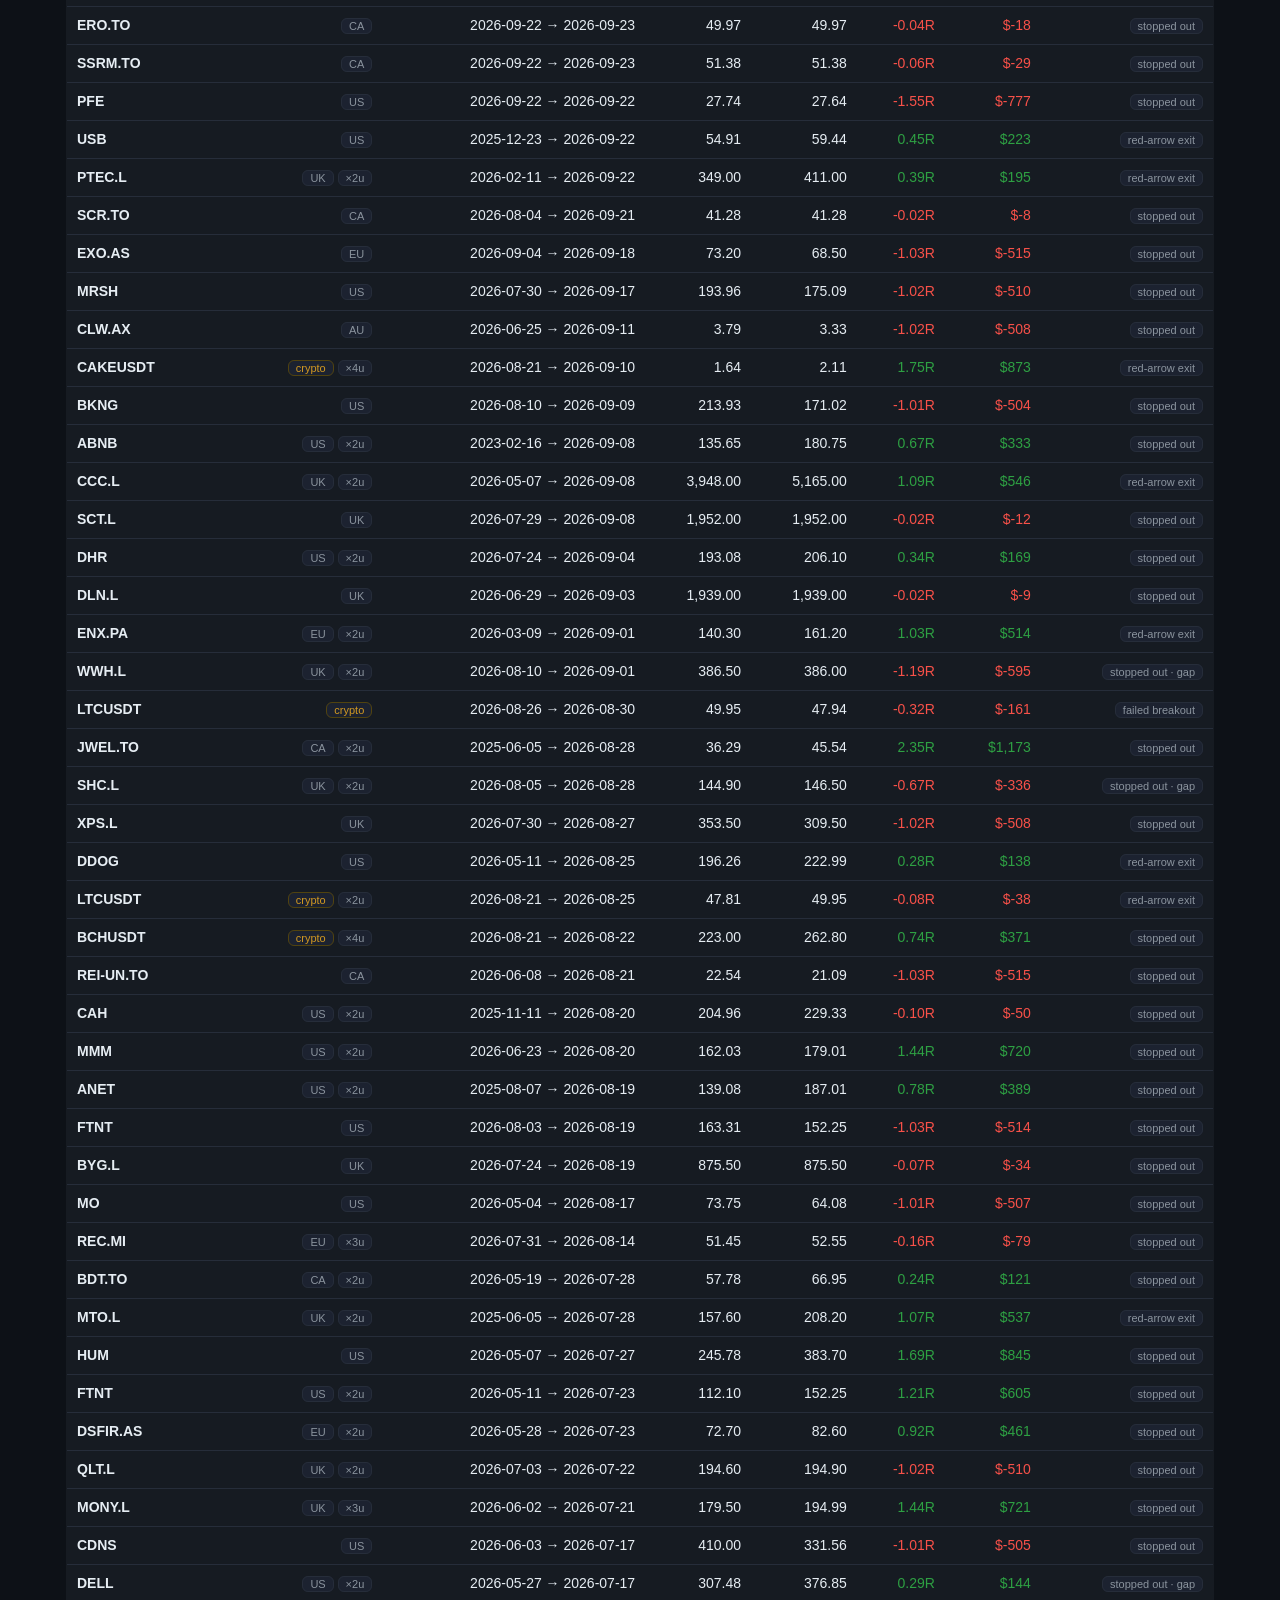
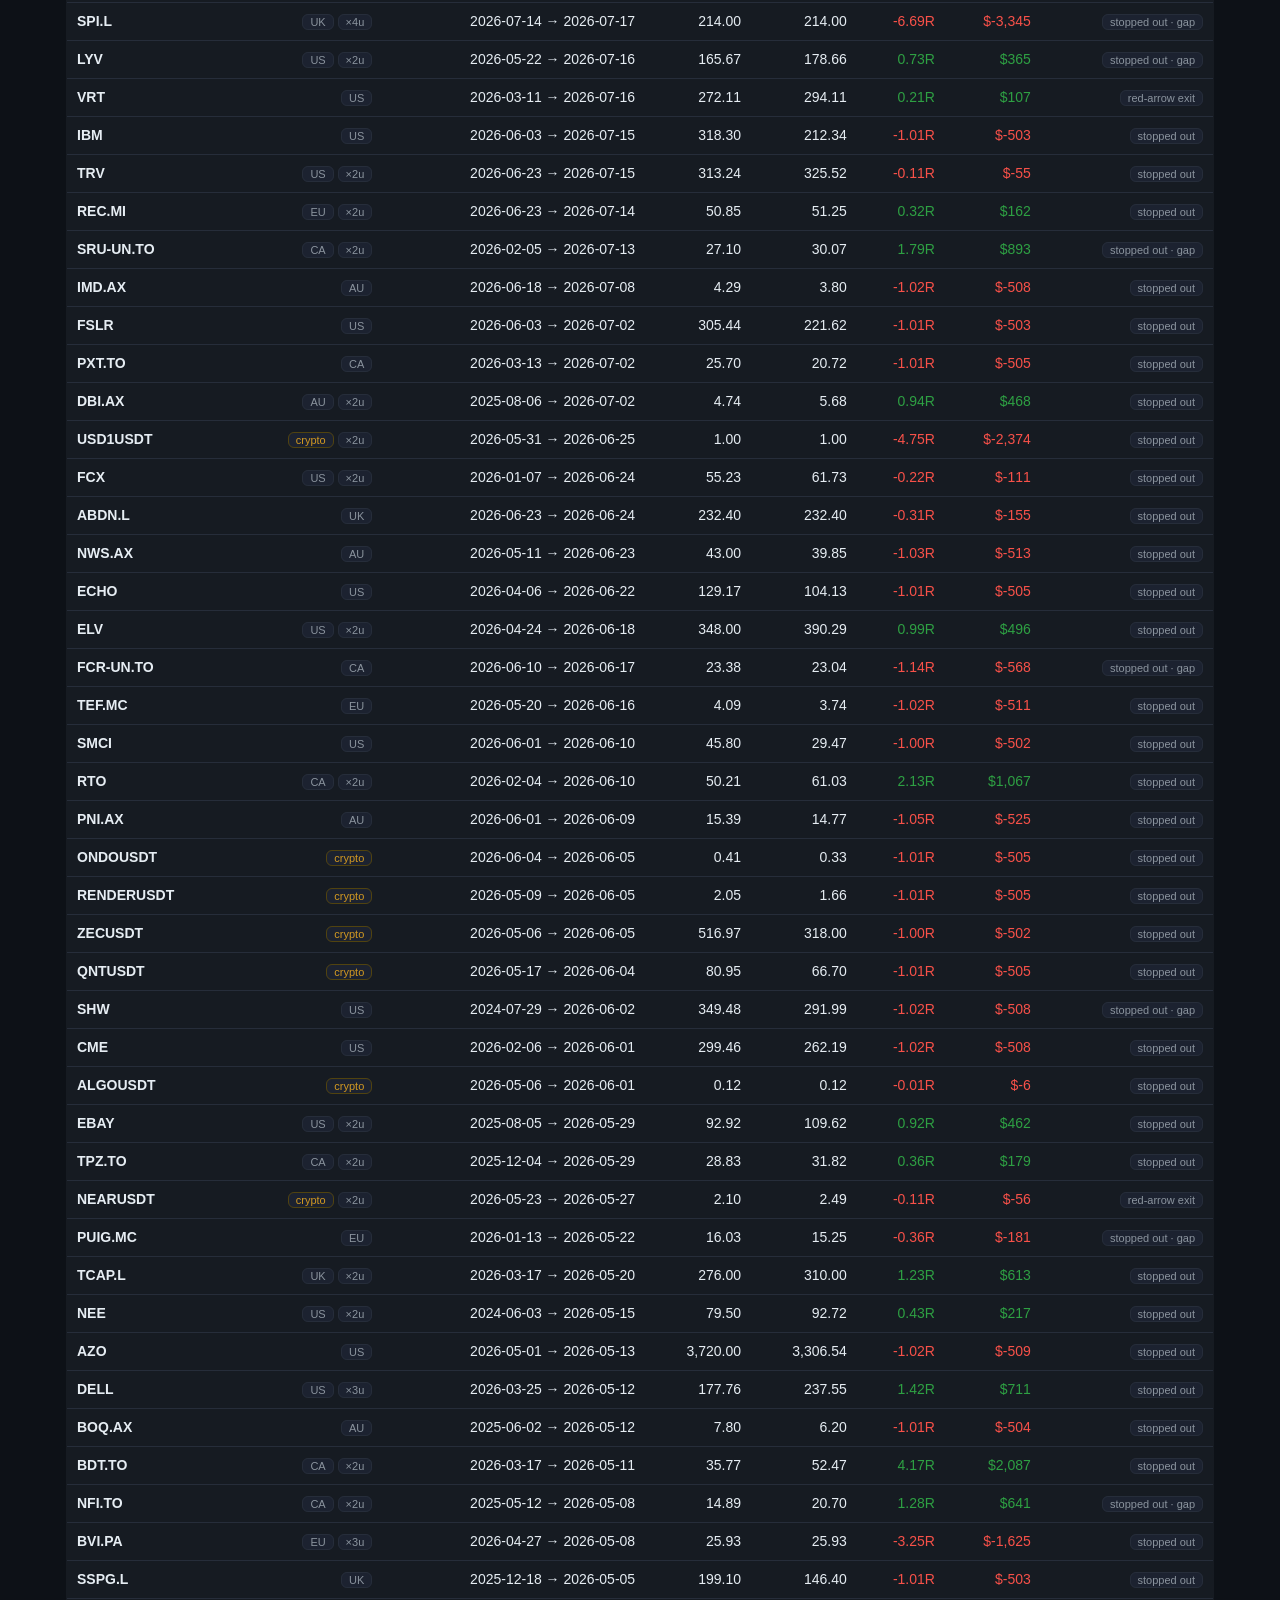
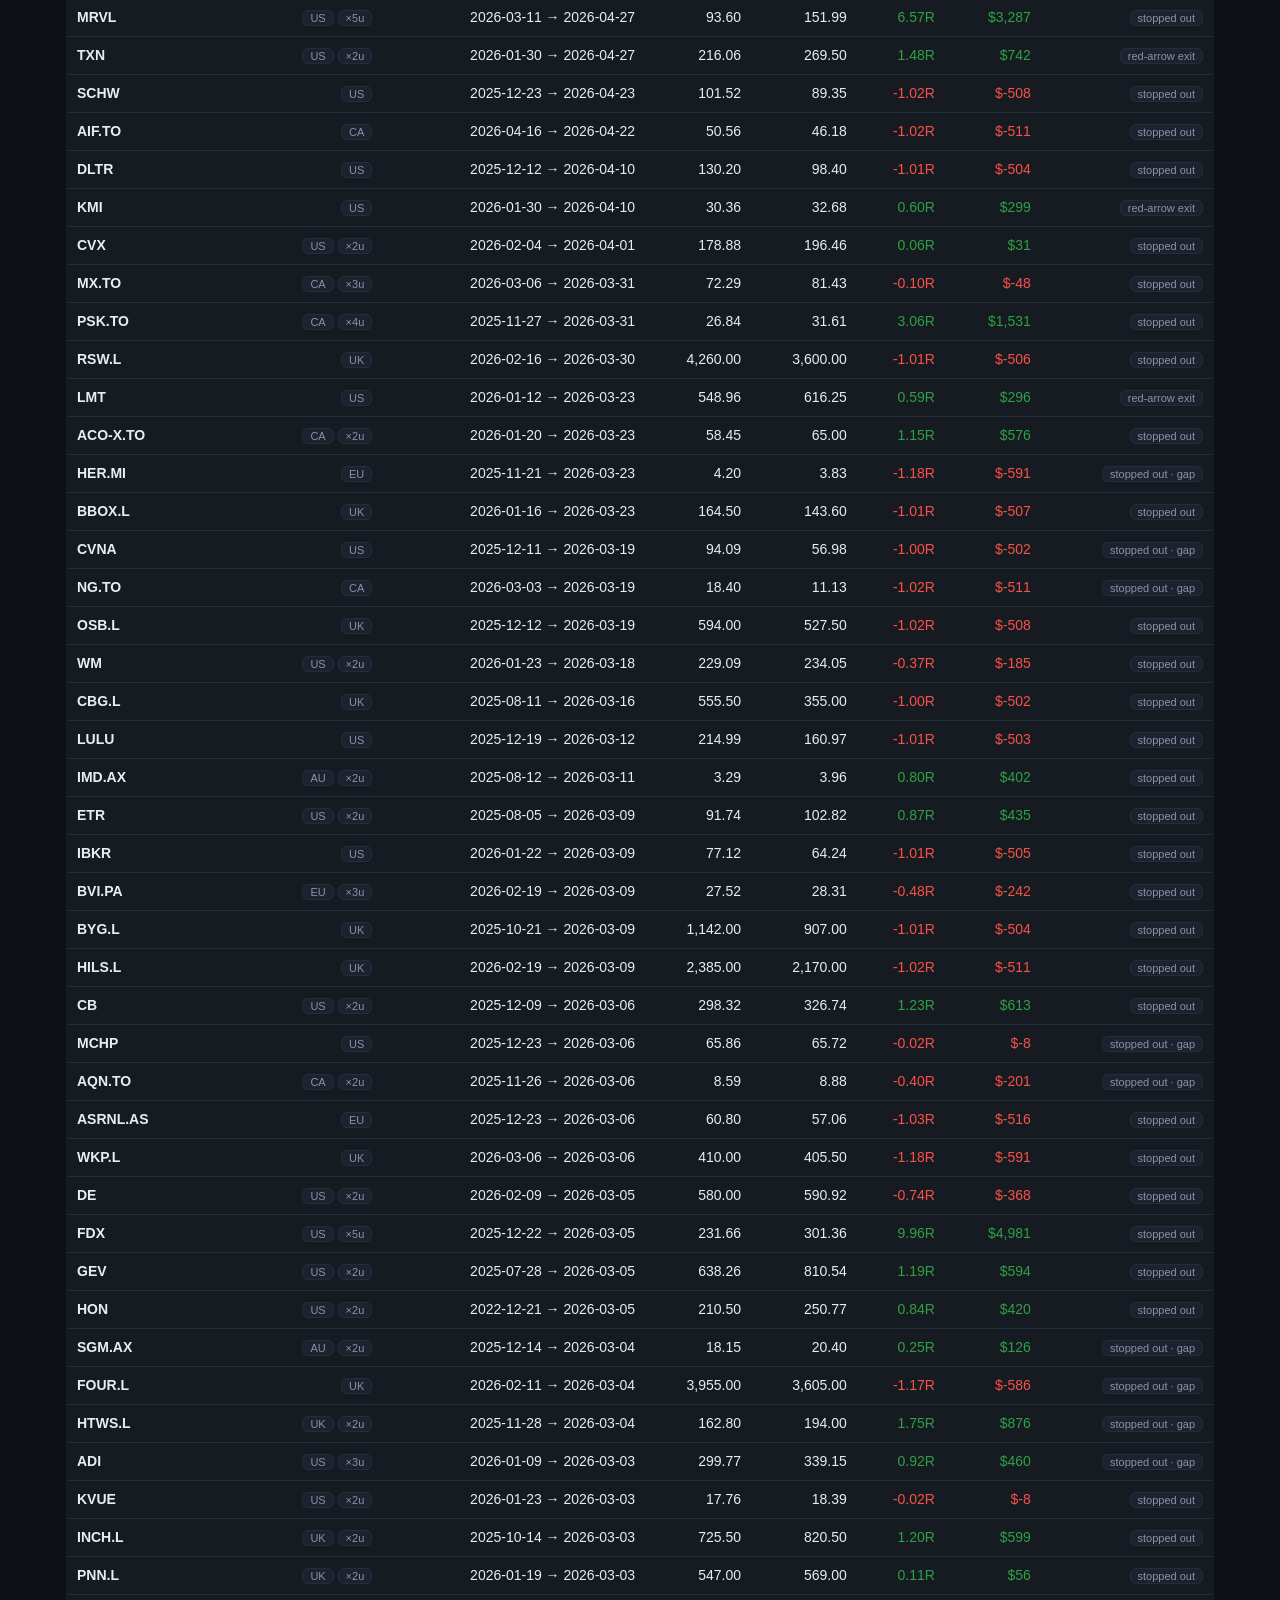
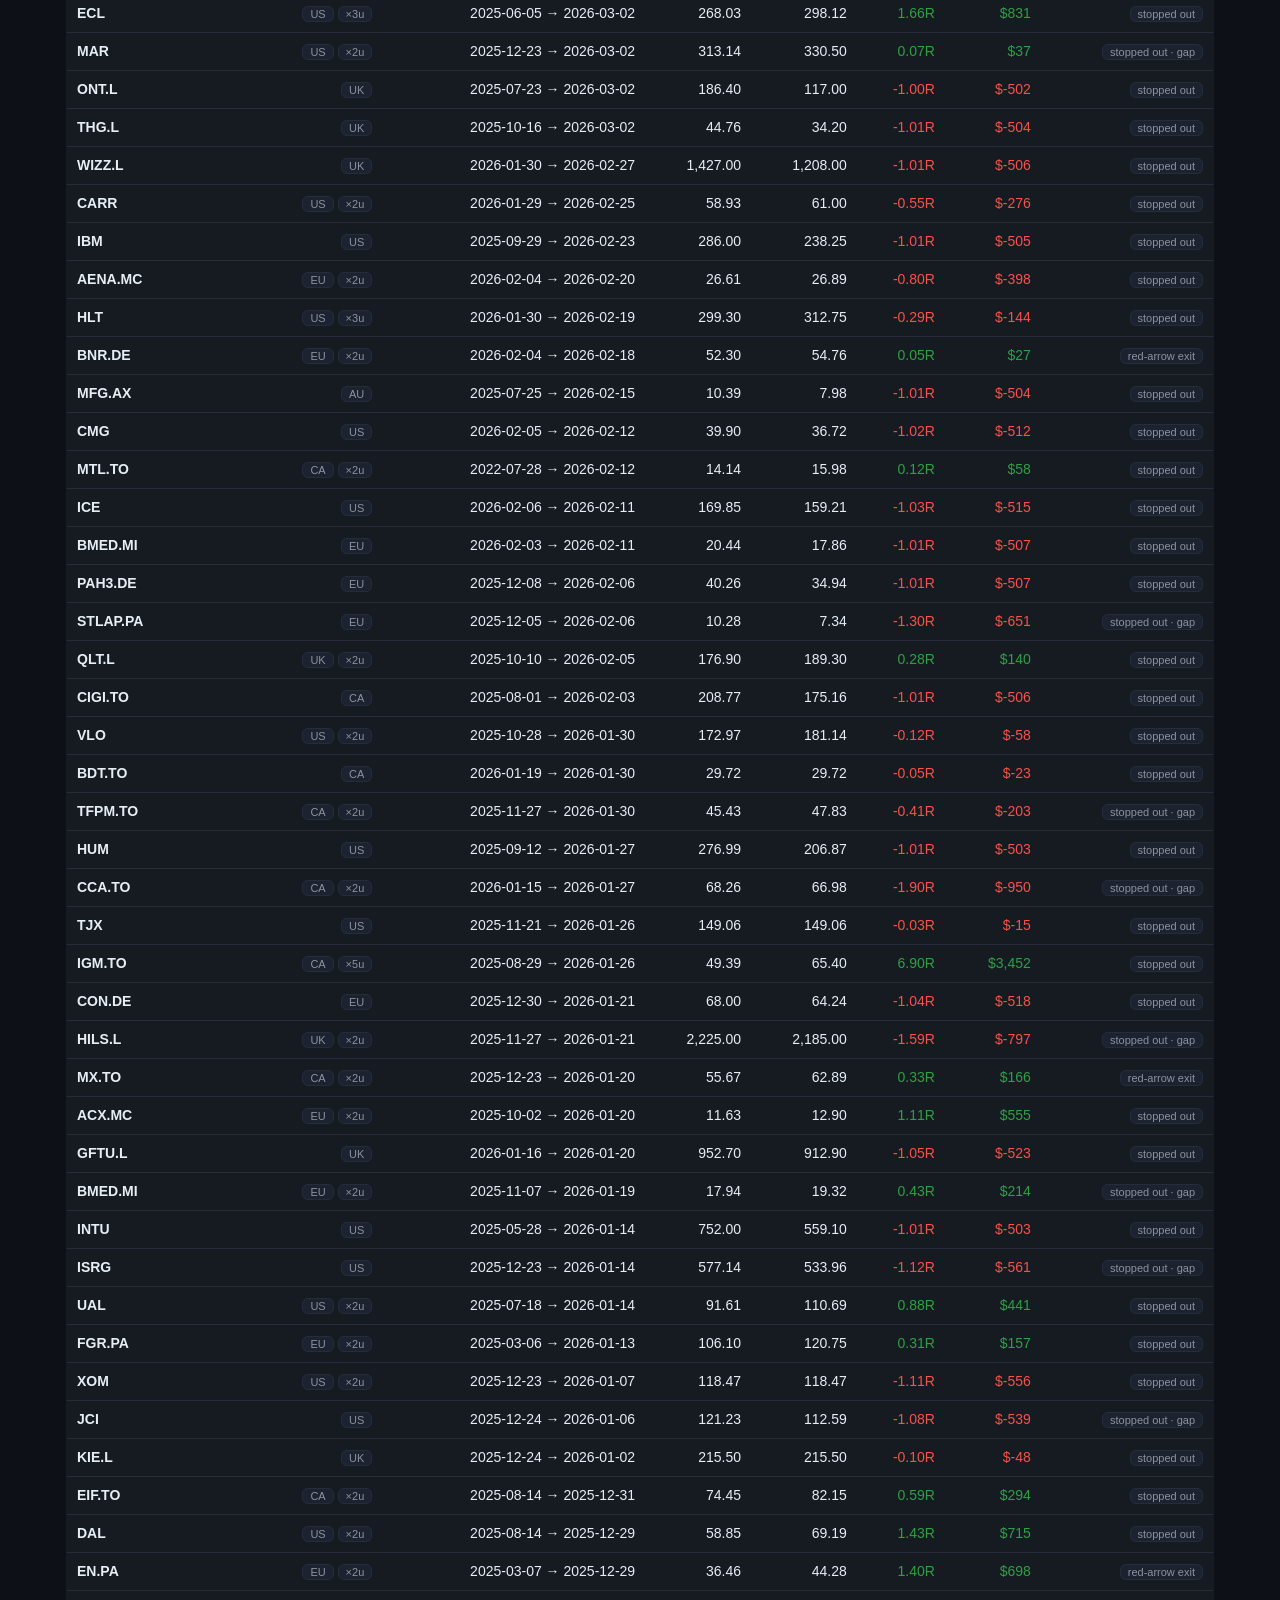
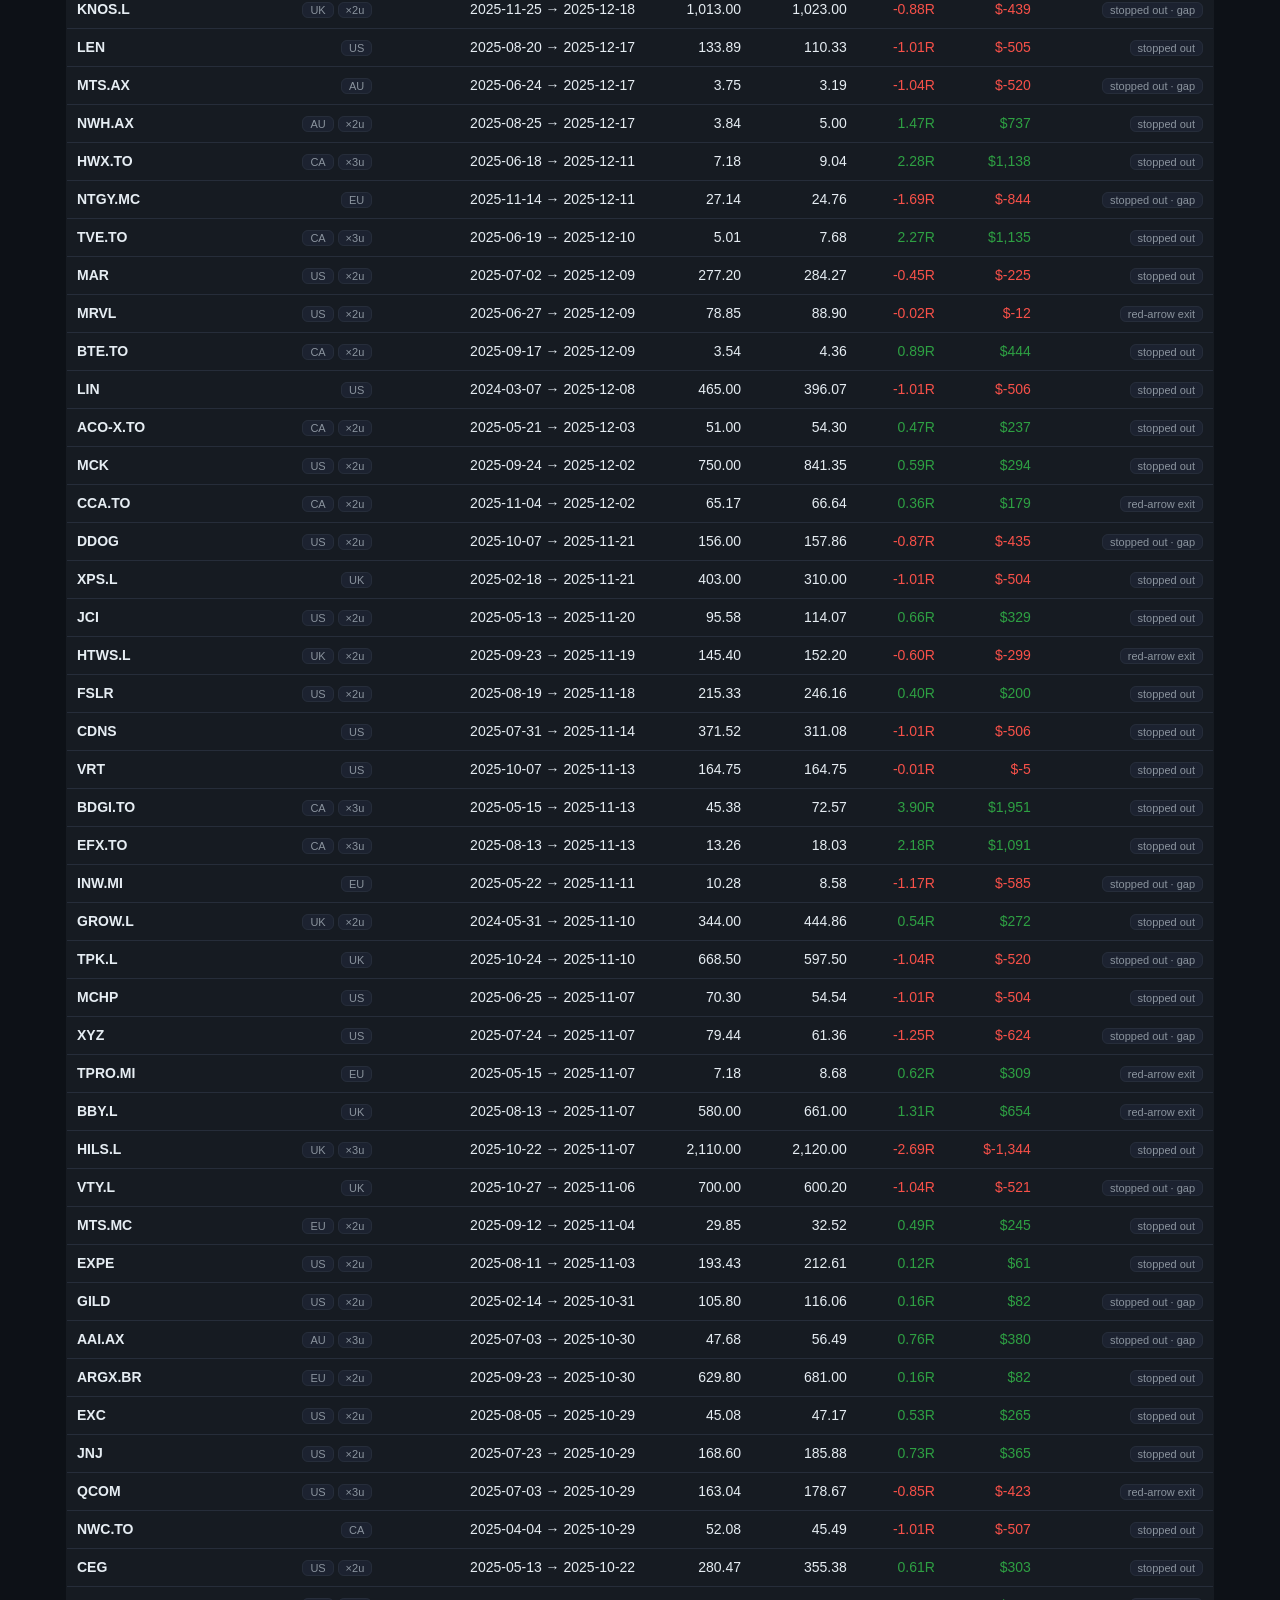
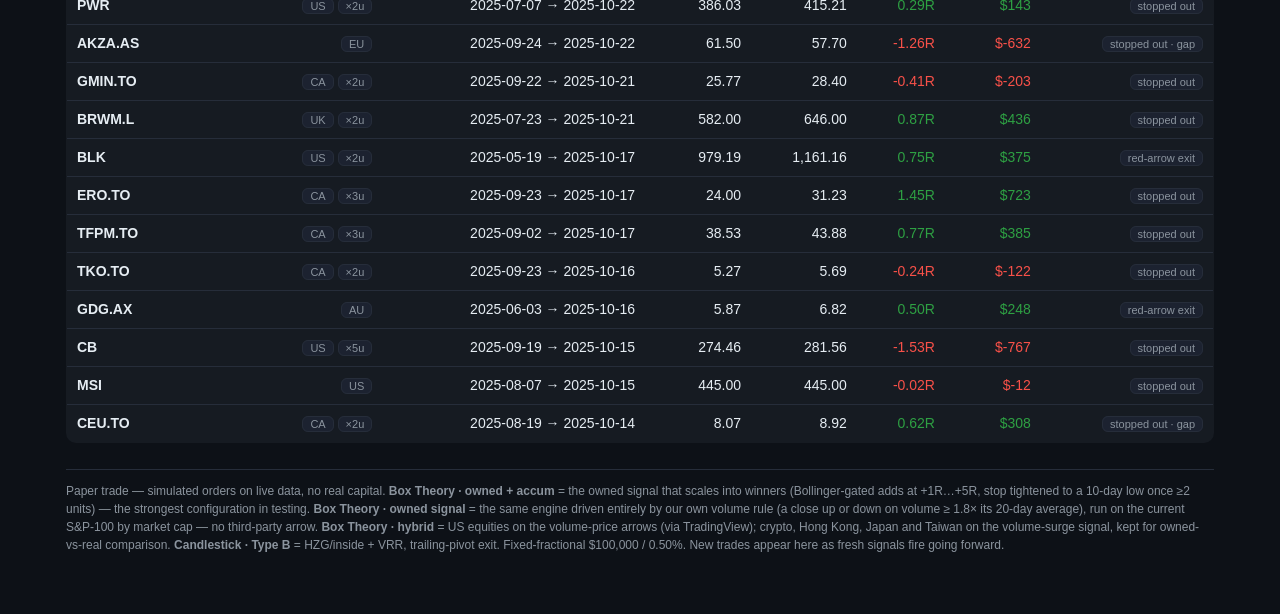
==== commit e6d63d0a: "Add Box Theory paper-trade dashboard + snapshot" ====
--- a/paper.html
+++ b/paper.html
@@ -37,6 +37,22 @@
   .empty{color:var(--mut);padding:14px;background:var(--panel);border:1px solid var(--line);border-radius:10px}
   .scroll{overflow-x:auto}
   .yes{color:var(--pos);font-weight:600}.no{color:var(--mut)}
+  .intro{background:var(--panel);border:1px solid var(--line);border-radius:12px;padding:16px 18px;margin:16px 0 4px}
+  .intro h3{margin:0 0 6px;font-size:16px;color:var(--ink)}
+  .intro p{margin:0 0 10px;color:var(--mut);font-size:13px;max-width:940px}
+  .intro p.lead{color:var(--ink)}
+  .intro b.credit{color:var(--ink)}
+  .intro details{margin-top:4px}
+  .intro summary{cursor:pointer;color:var(--accent);font-size:13px;font-weight:600;list-style:none}
+  .intro summary::-webkit-details-marker{display:none}
+  .intro summary::before{content:"▸ "}
+  .intro details[open] summary::before{content:"▾ "}
+  .intro ol{margin:8px 0;padding-left:20px;color:var(--mut);font-size:13px;max-width:940px}
+  .intro ol li{margin:3px 0}
+  .intro ul.tests{list-style:none;padding:0;margin:8px 0;max-width:940px}
+  .intro ul.tests li{margin:5px 0;color:var(--mut);font-size:13px;padding-left:22px;position:relative}
+  .intro ul.tests li.ok::before{content:"✓";position:absolute;left:0;color:var(--pos);font-weight:700}
+  .intro ul.tests li.warn::before{content:"⚠";position:absolute;left:0;color:#d29922}
   footer{color:var(--mut);font-size:12px;margin-top:26px;border-top:1px solid var(--line);padding-top:12px}
 </style>
 </head>
@@ -47,6 +63,33 @@
     <div class="sub" style="margin-bottom:3px">Forward studies on live data. <b>Flagship</b> = Box Theory's decorrelated core (6 markets) — the set to actually trade (~10% drawdown). <b>Box Theory · mid-cap</b> shows all markets, incl. the cross-market-proof set. <b>Candlestick Type B</b> is a separate, still-experimental system.</div>
     <div class="sub"><span class="dot" id="dot"></span><span id="status">Loading…</span></div>
   </header>
+
+  <section class="intro">
+    <h3>Box Theory — a momentum-breakout strategy built to beat the S&amp;P 500</h3>
+    <p class="lead">It buys stocks while they're still coiled in a quiet consolidation — a <b>box</b> — and rides the move the instant they break out of it, then scales into the position as the trend proves itself, to capture the whole advance rather than just the first leg.</p>
+    <p>The idea descends from <b class="credit">Nicolas Darvas's</b> 1950s <i>box theory</i> — price trades in stacked rectangles and you act when it jumps to a new one — modernised with <b class="credit">Kristjan Kullamägi's</b> (Qullamaggie) breakout-from-consolidation swing method. Darvas supplies the box; the accumulation and trailing-stop management keep you in the winner for the full run.</p>
+    <details>
+      <summary>How it works &amp; how it's been validated</summary>
+      <p style="margin-top:10px"><b style="color:var(--ink)">How it works</b></p>
+      <ol>
+        <li><b>Universe.</b> Each quarter, rank every liquid stock by dollar volume and trade the <b>mid-cap band</b> (ranks ≈101–250, or 31–250 in the deep US &amp; Japan markets). That's where the breakout edge lives — mega-caps mean-revert, the illiquid tail is a fill-trap.</li>
+        <li><b>Entry.</b> A bar that closes up on a <b>volume surge</b> (volume ≥ 1.8× its 20-day average) as the stock breaks out of its box. The order fills at the <b>next day's open</b>.</li>
+        <li><b>Accumulation.</b> As the trade works (+1R, +2R…) it adds units and tightens the stop to a 10-day low once it's ahead — pyramiding to capture the entire upward move.</li>
+        <li><b>Exit.</b> A trailing stop under each new pivot low, a volume red-signal, or a failed breakout back into the box.</li>
+        <li><b>Risk.</b> Fixed-fractional — a $100k book risking 0.50% per trade, with a 10 bps/side cost allowance deducted from every trade.</li>
+      </ol>
+      <p style="margin-top:10px"><b style="color:var(--ink)">What we've tested</b></p>
+      <ul class="tests">
+        <li class="ok"><b>No look-ahead.</b> Signals act on the <i>next</i> bar's open, never the signal bar's own close; transaction costs (10 bps/side) are already deducted from every R.</li>
+        <li class="ok"><b>Point-in-time universe.</b> Each quarter's tradeable list is built only from data that existed at the time — no hindsight about which names later grew.</li>
+        <li class="ok"><b>Universal across markets.</b> The same rule is profitable in US, UK, Canada, Australia, Europe, Japan, Taiwan, Hong Kong <i>and</i> crypto — one edge, nine markets. Strong evidence it's real, not curve-fit to one place or era.</li>
+        <li class="ok"><b>Costs &amp; slippage.</b> A 10 bps/side fee-and-slippage allowance is baked into every figure shown here.</li>
+        <li class="warn"><b>Survivorship — partly.</b> Crypto runs on survivorship-free data (delisted coins included). The equity history currently holds today's listed names only, so the stock returns are optimistic; moving the equities onto delisting-inclusive data is the open item.</li>
+        <li class="warn"><b>Capital realism.</b> The headline curve takes every signal at full size (up to ~150 positions at once). A realistic ~20-position cap, sized to the same ~10% drawdown, is more modest — treat the headline as the edge's ceiling and the clean crypto leg as the firmest proof.</li>
+      </ul>
+      <p>These are <b>paper trades on live data — no real capital.</b> The cross-market consistency and the survivorship-free crypto result are the strongest evidence the edge is real; the equity headline is the optimistic end of the range until the data is upgraded.</p>
+    </details>
+  </section>
 
   <div class="tabs" id="tabs"></div>
   <div class="tabs" id="subtabs" style="margin-top:-4px"></div>
@@ -97,11 +140,19 @@
 const reasonTip = t => { const r = t.exit_reason || t.reason || ""; return REASON_TIPS[r] || ""; };
 const mtag = m => `<span class="tag ${m==='crypto'?'crypto':''}">${m}</span>`;
 
+function spanYears(){
+  try{ const a=new Date(S.data.trial_start), b=new Date(S.data.generated_at);
+    const y=(b-a)/(365.25*864e5); return y>0.5?y:15.8; }catch(e){ return 15.8; }
+}
 function cards(st){
   const ret = st.return_pct !== undefined ? st.return_pct : (st.pnl_usd / (S.data.equity0||100000) * 100);
+  const yrs = spanYears();
+  const eq0 = S.data.equity0||100000;
+  const cagr = st.equity ? (Math.pow(st.equity/eq0, 1/yrs)-1)*100 : 0;
   const c = [
     ["Equity", money(st.equity)],
     ["Return", `<span class="${sign(ret)}">${ret>=0?"+":""}${num(ret,1)}%</span>`],
+    ["Return / yr", `<span class="${sign(cagr)}" title="CAGR of the backtest equity curve over ${num(yrs,1)} yrs (additive 0.5%-risk sizing, uncapped concurrency)">${cagr>=0?"+":""}${num(cagr,1)}%</span>`],
     ["P&L", `<span class="${sign(st.pnl_usd)}">${money(st.pnl_usd)}</span>`],
     ["Win rate", st.trades ? num(st.win_pct,1)+"%" : "—"],
     ["Trades", st.trades],
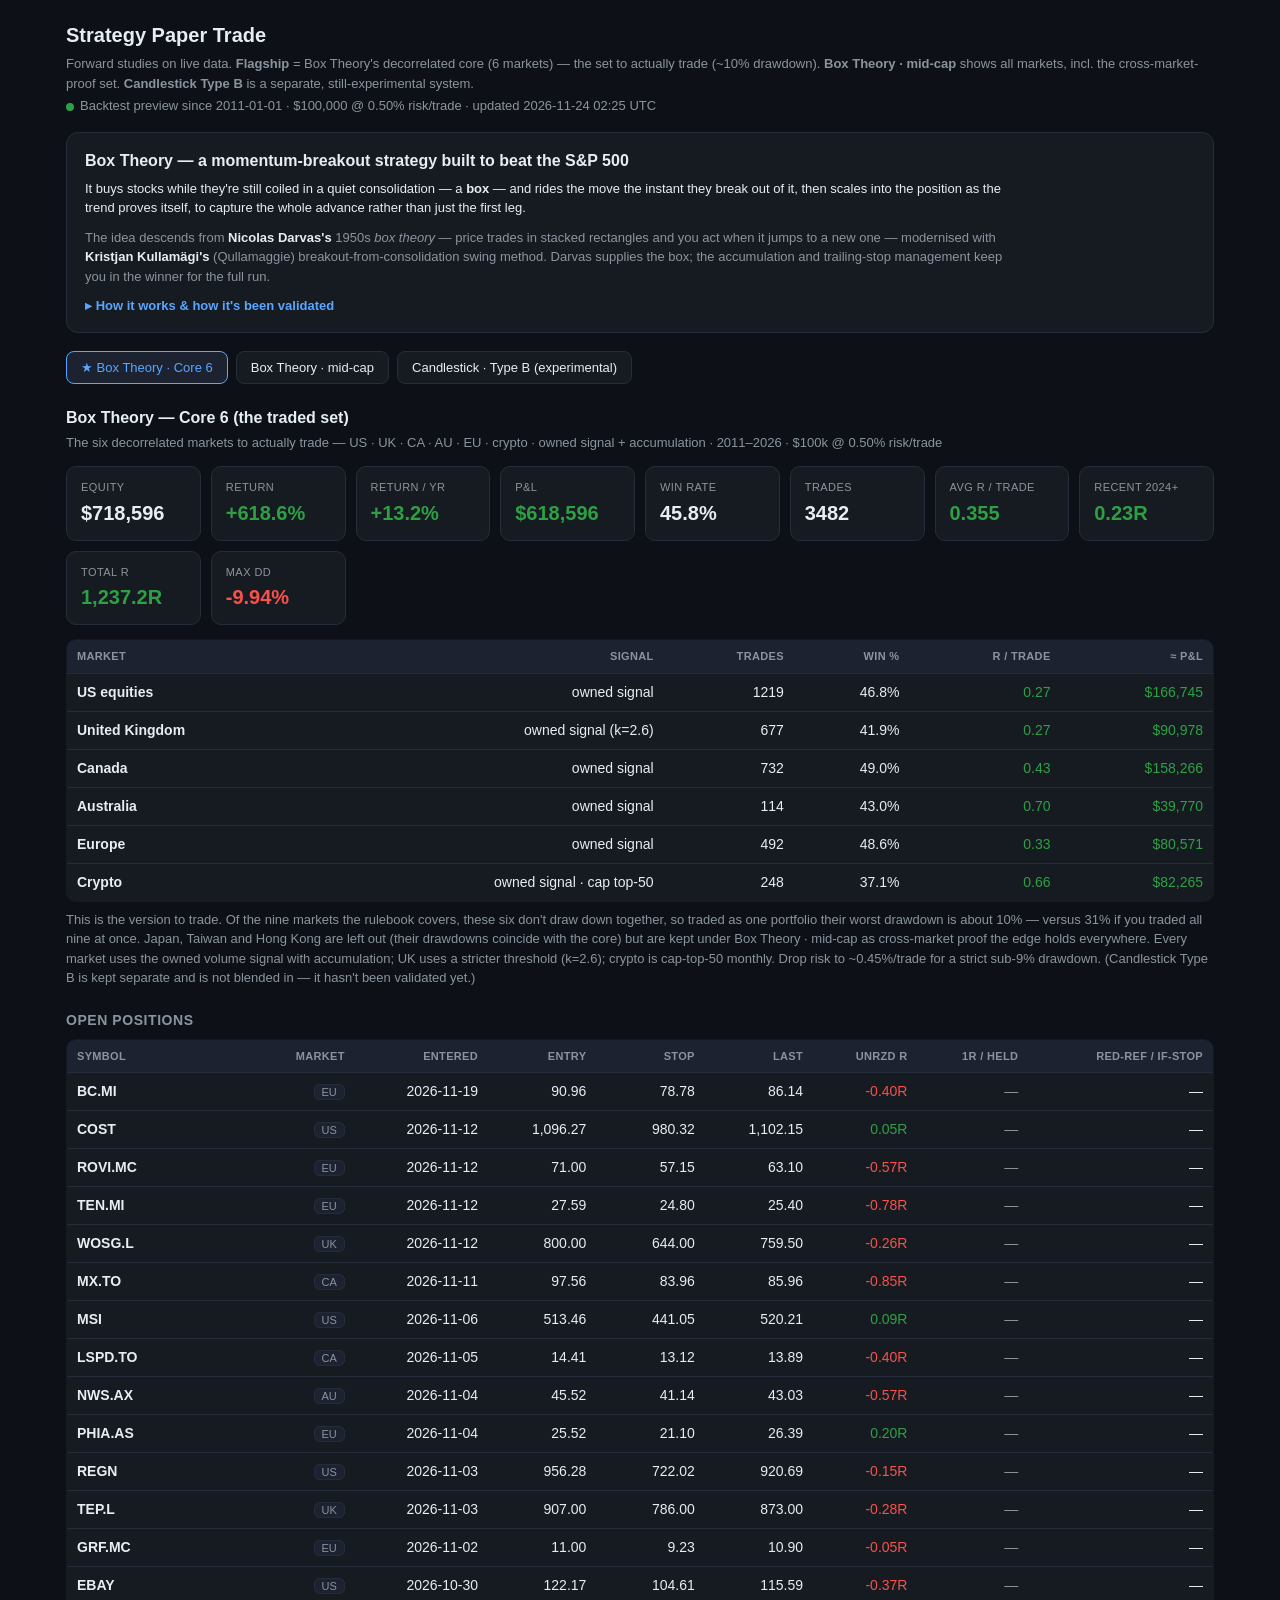
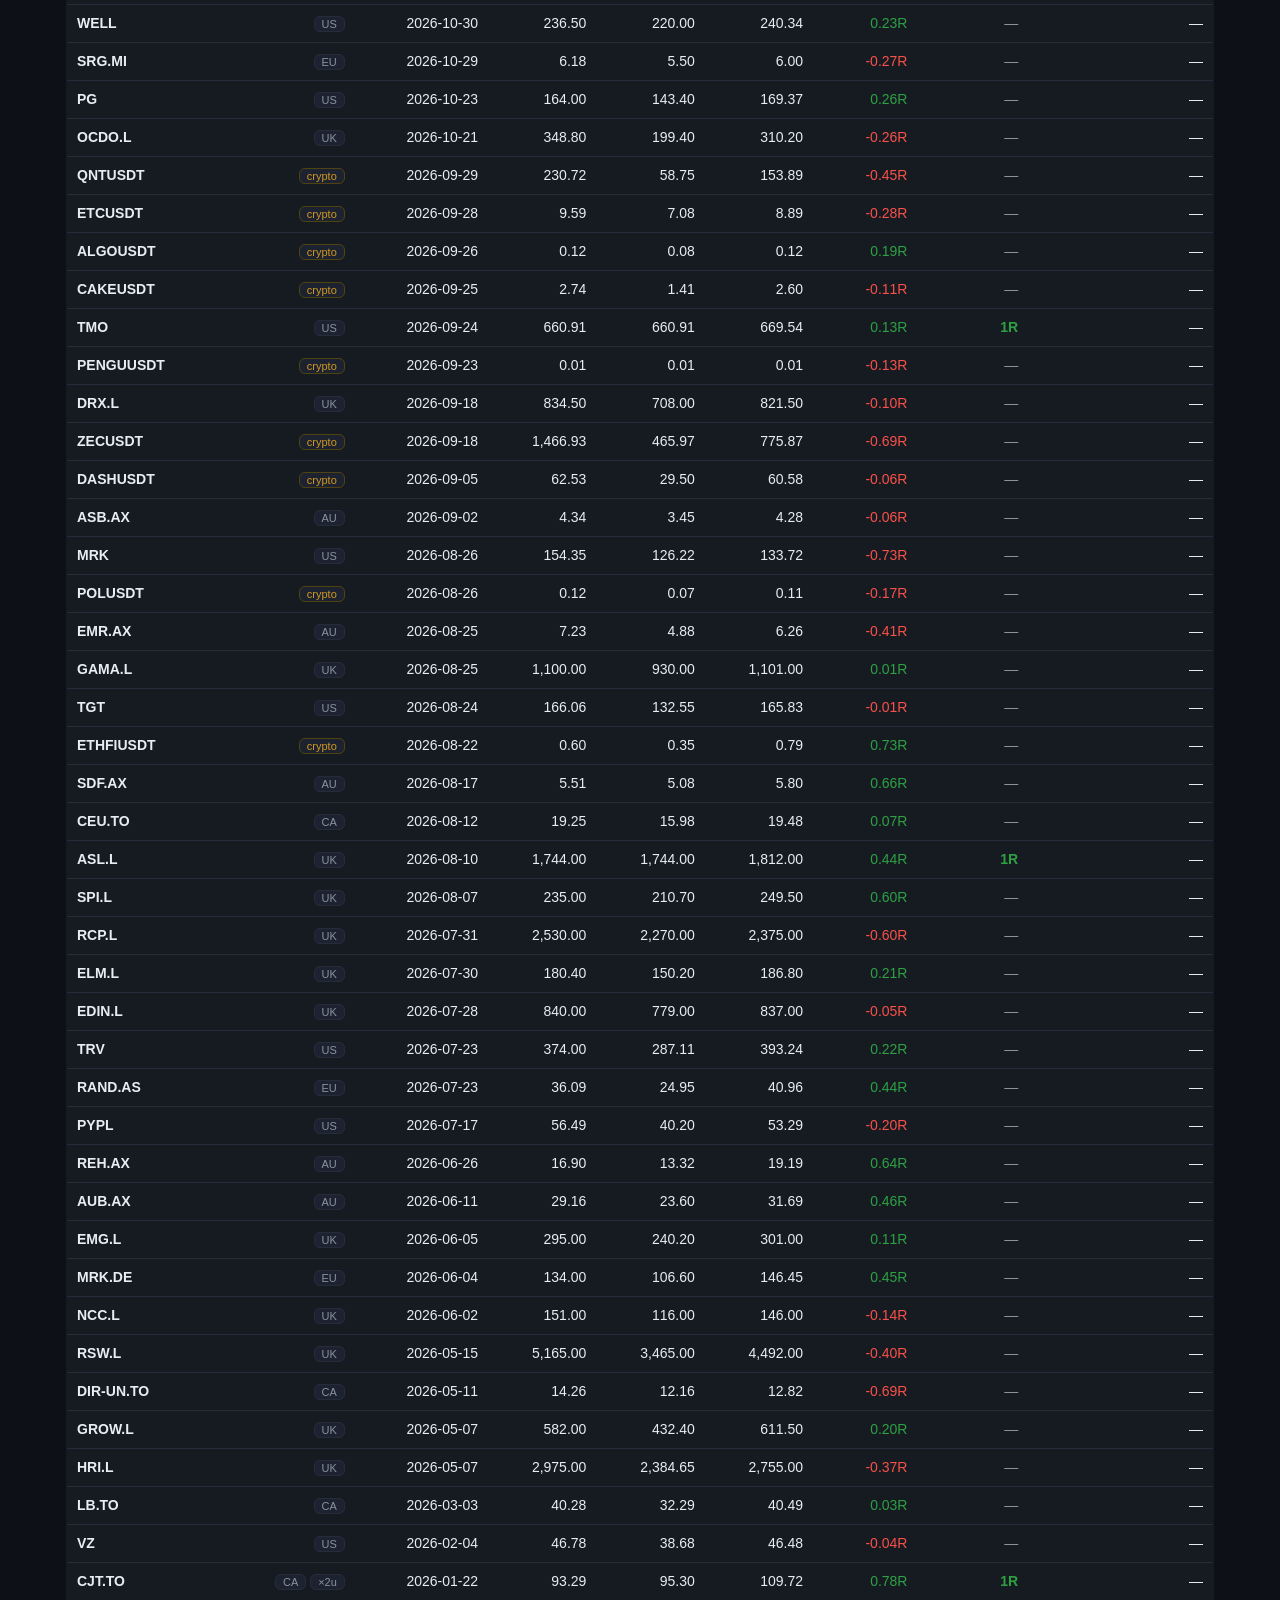
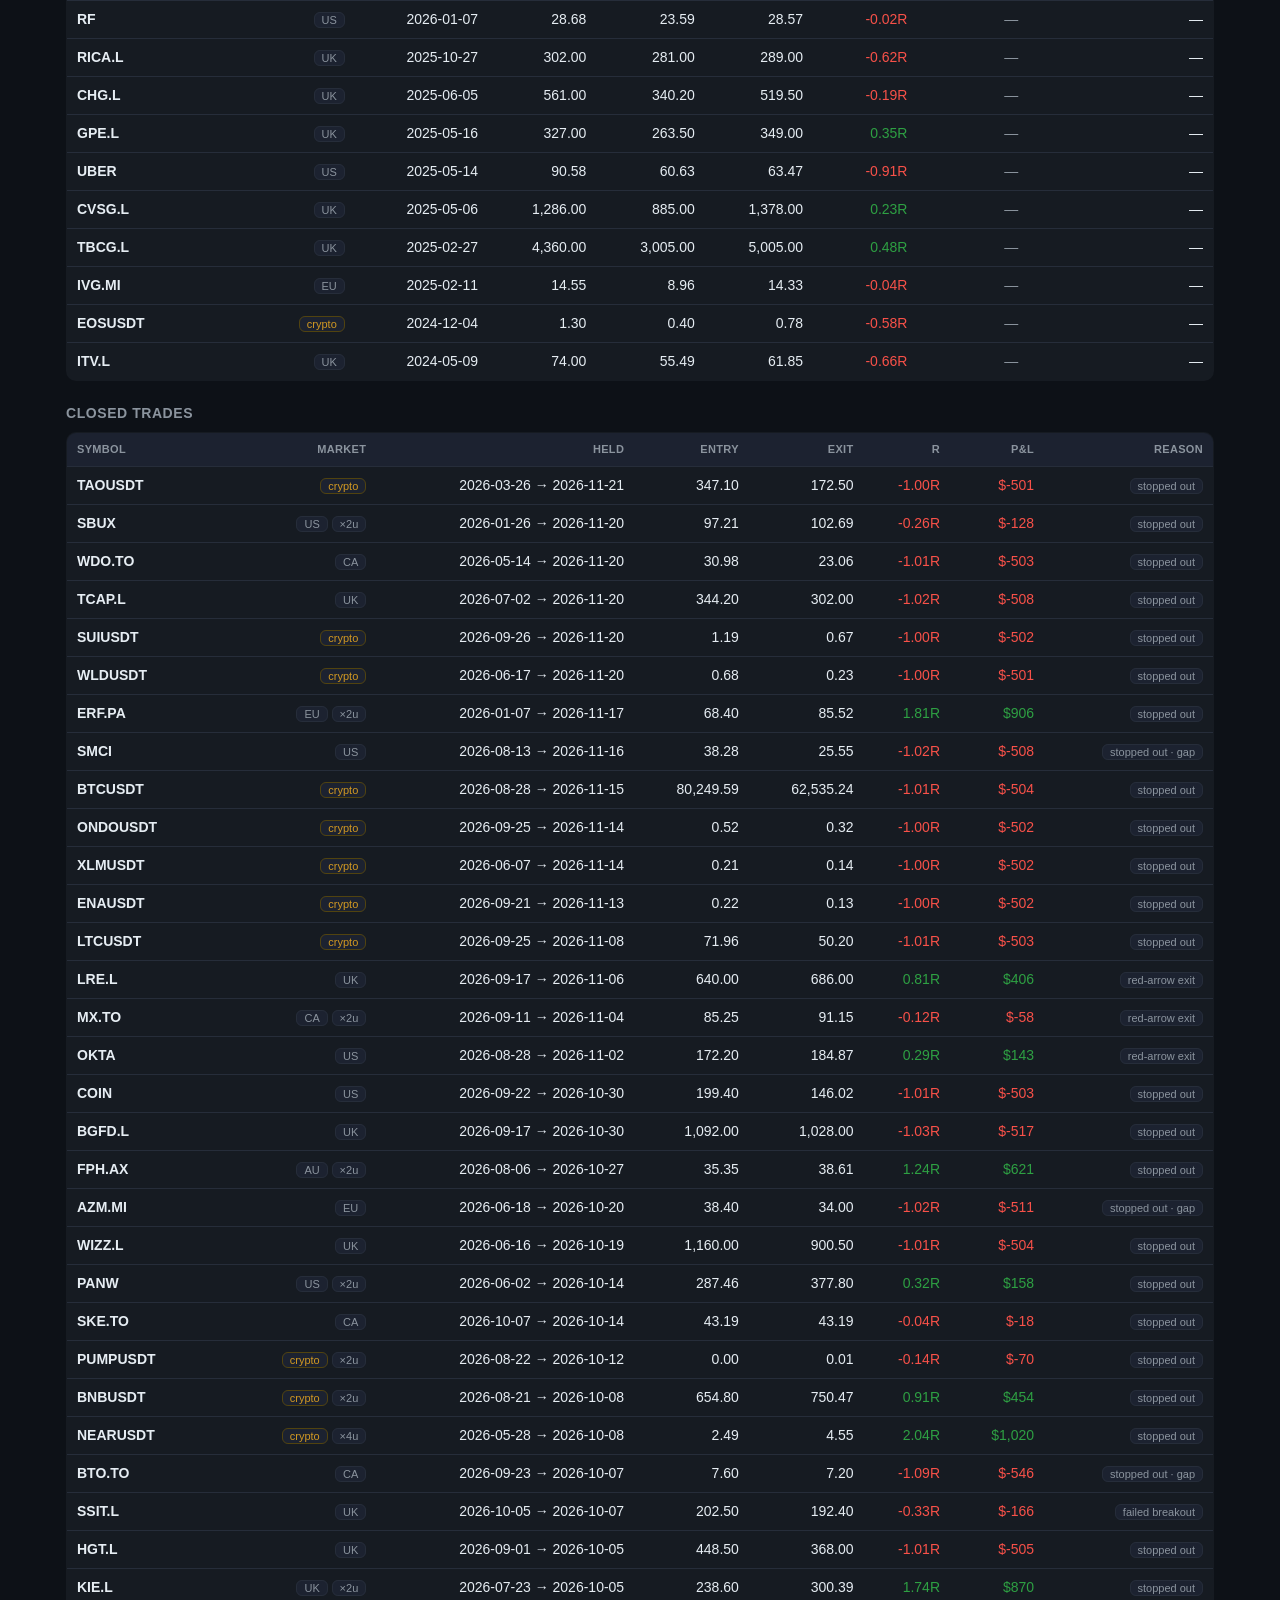
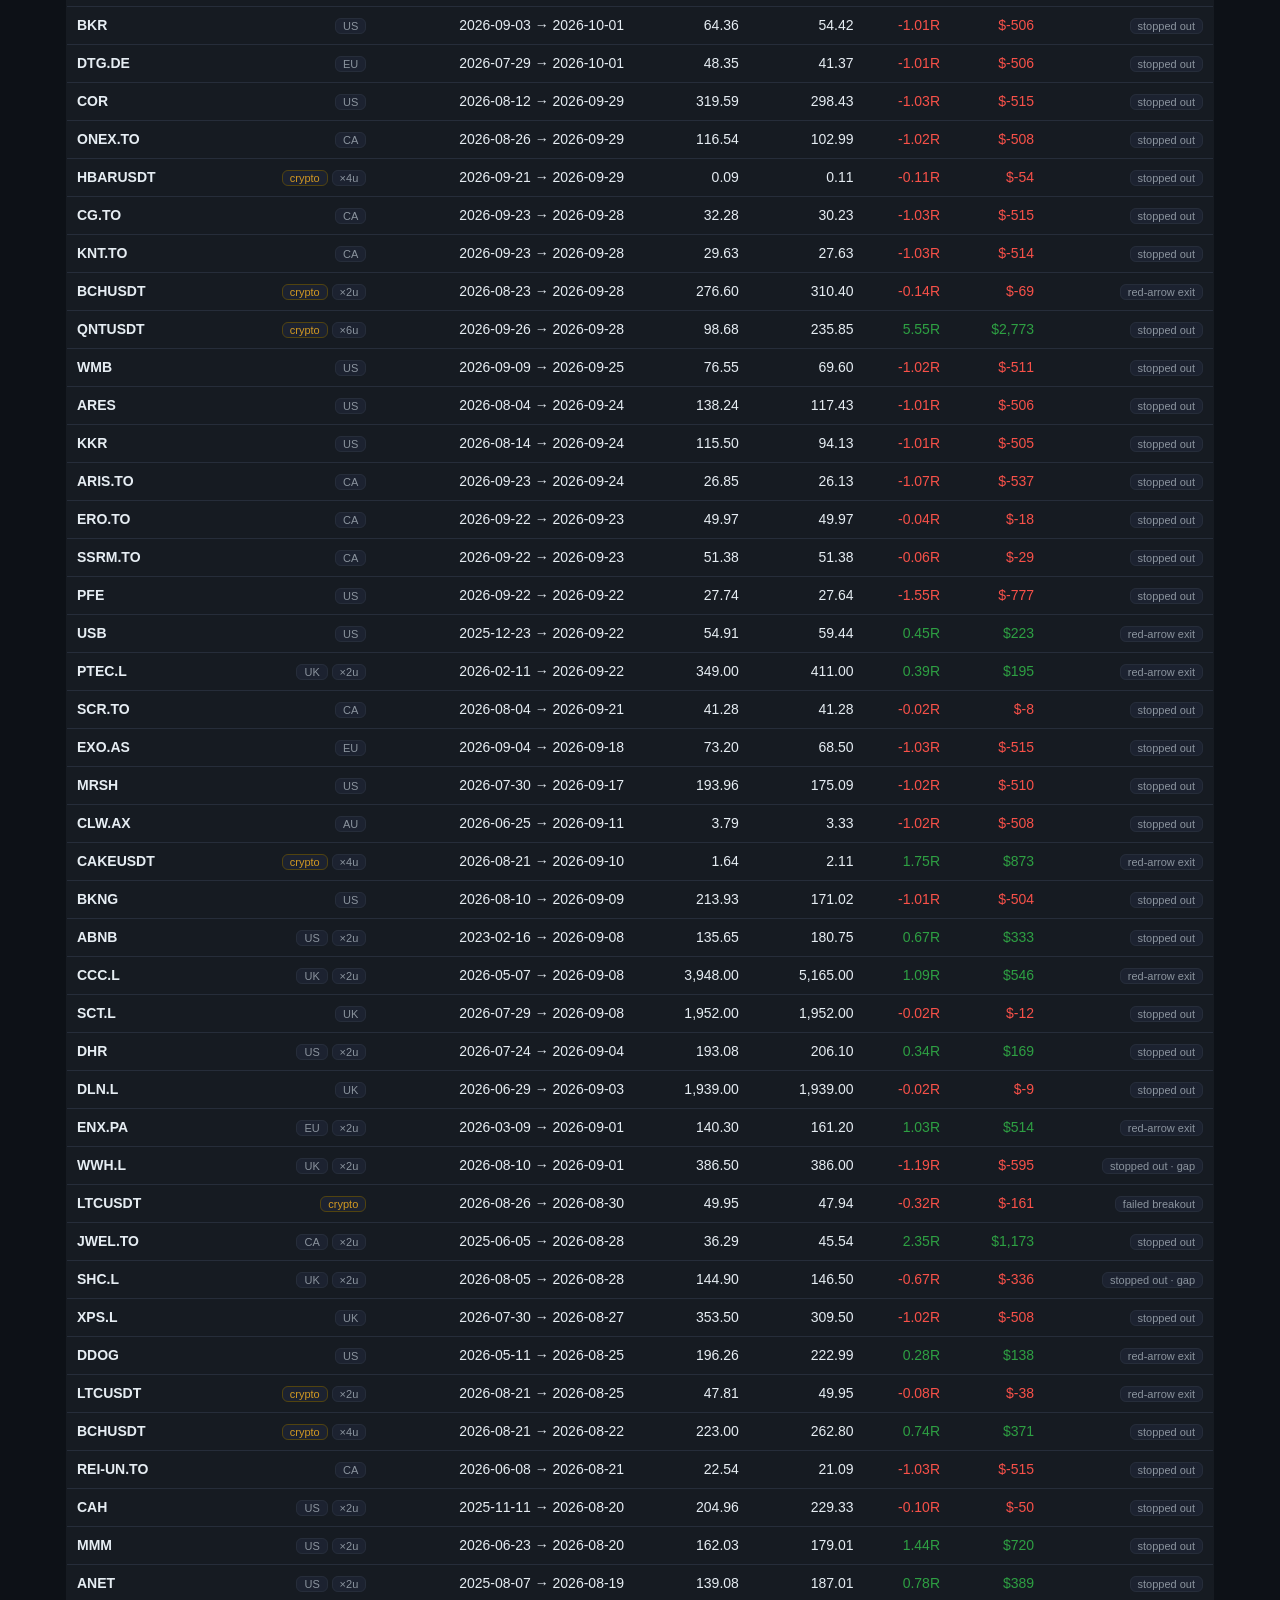
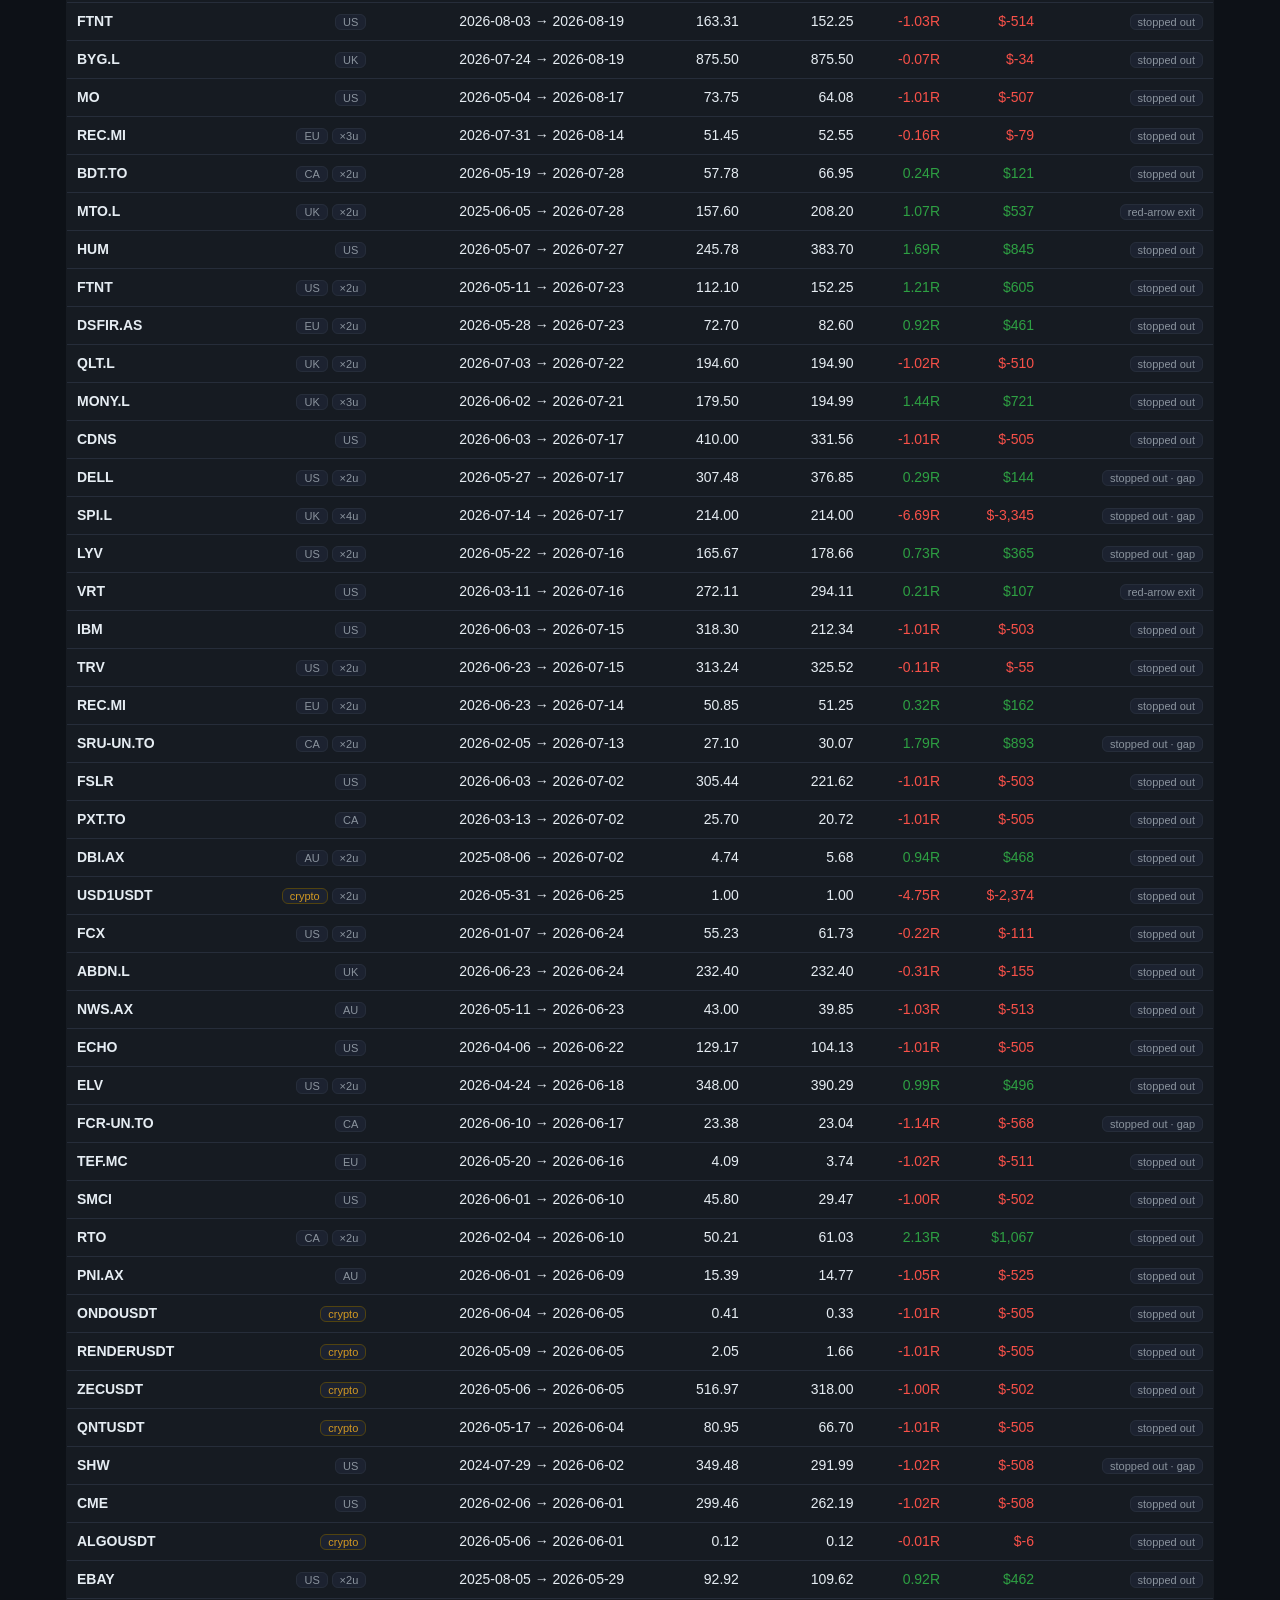
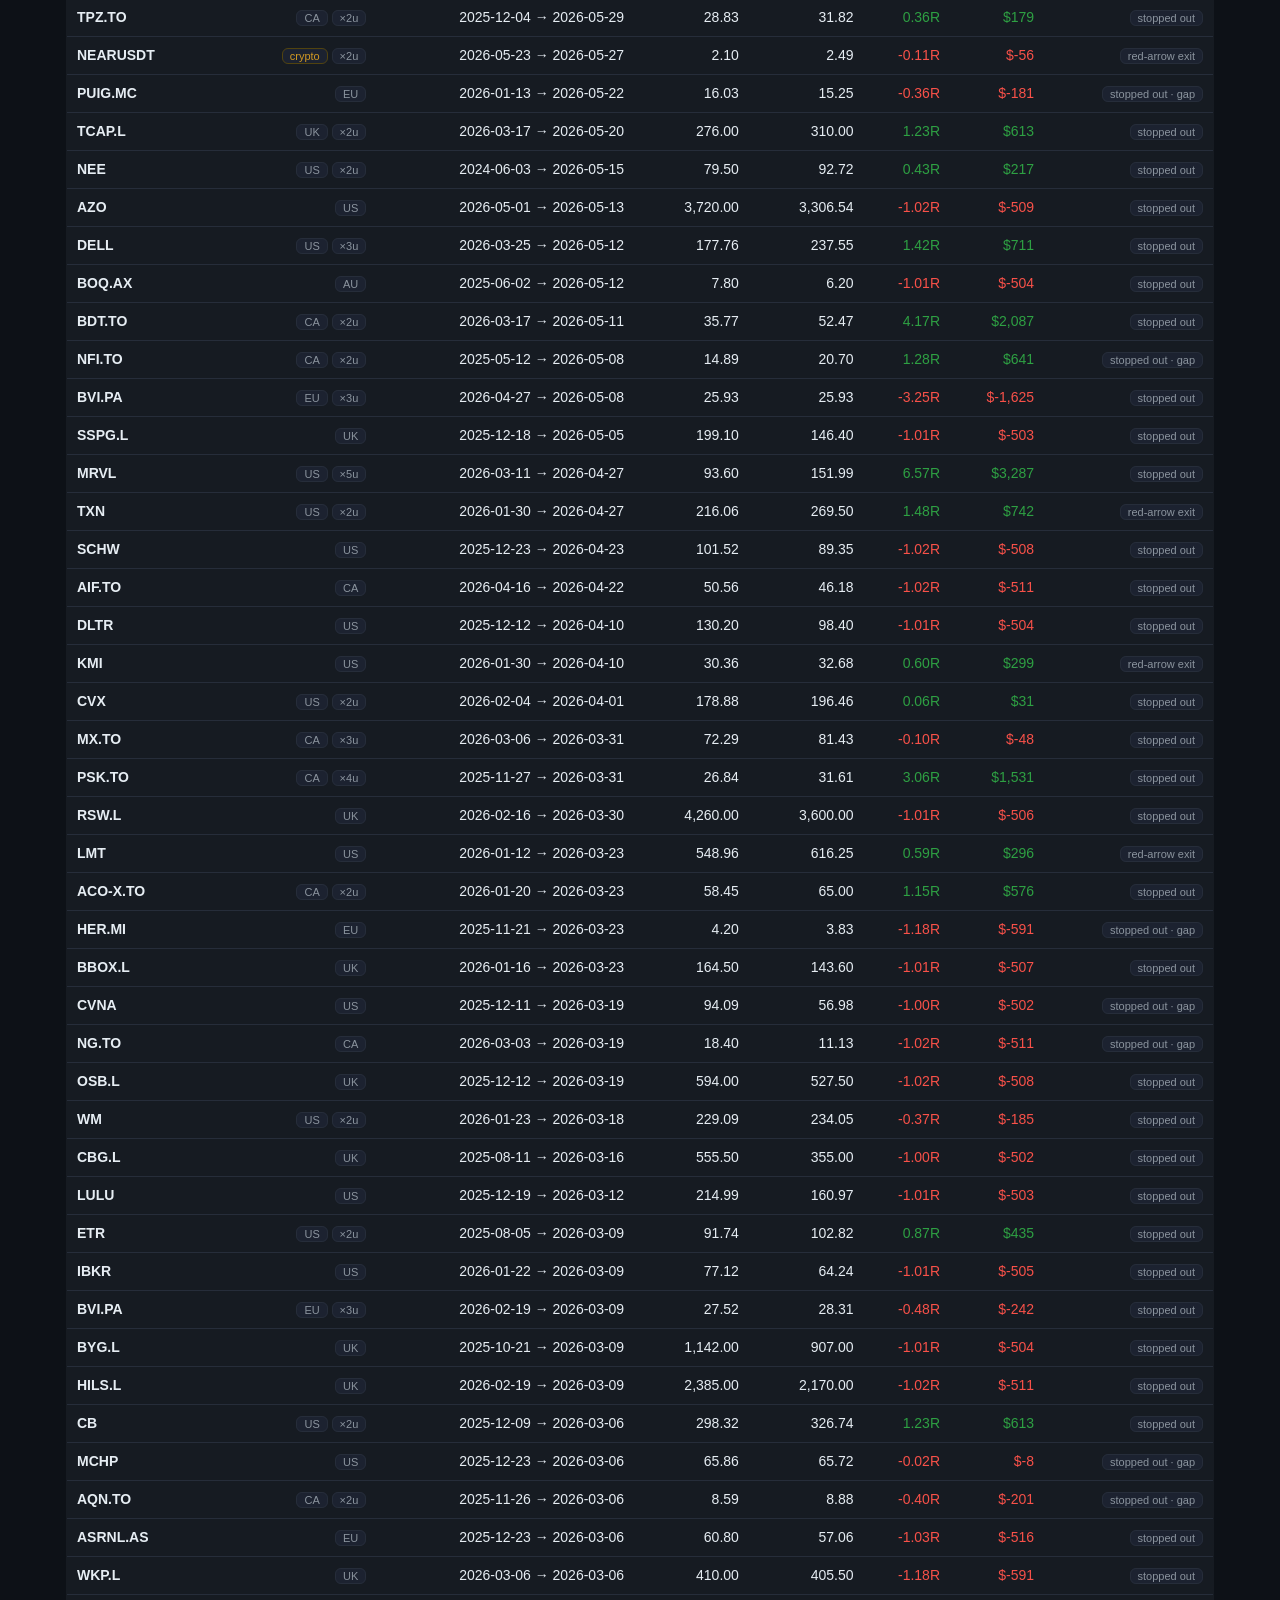
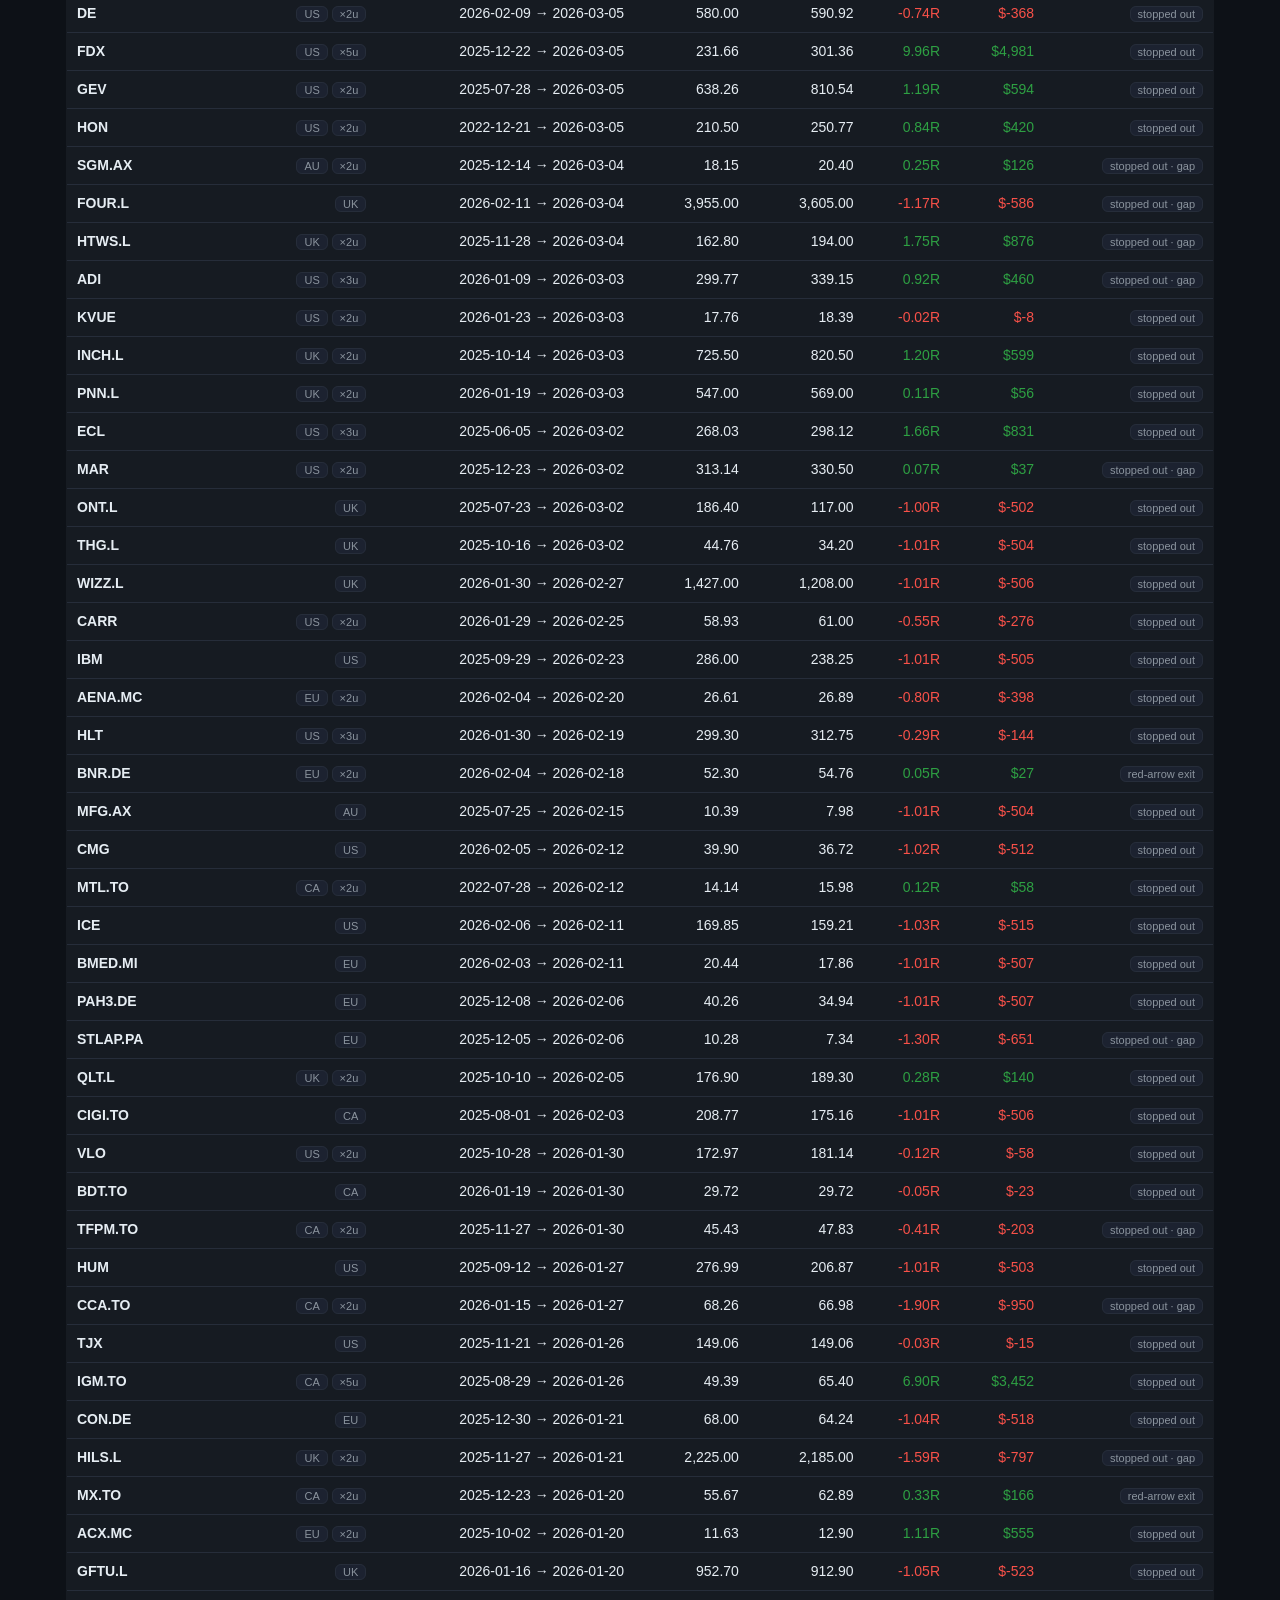
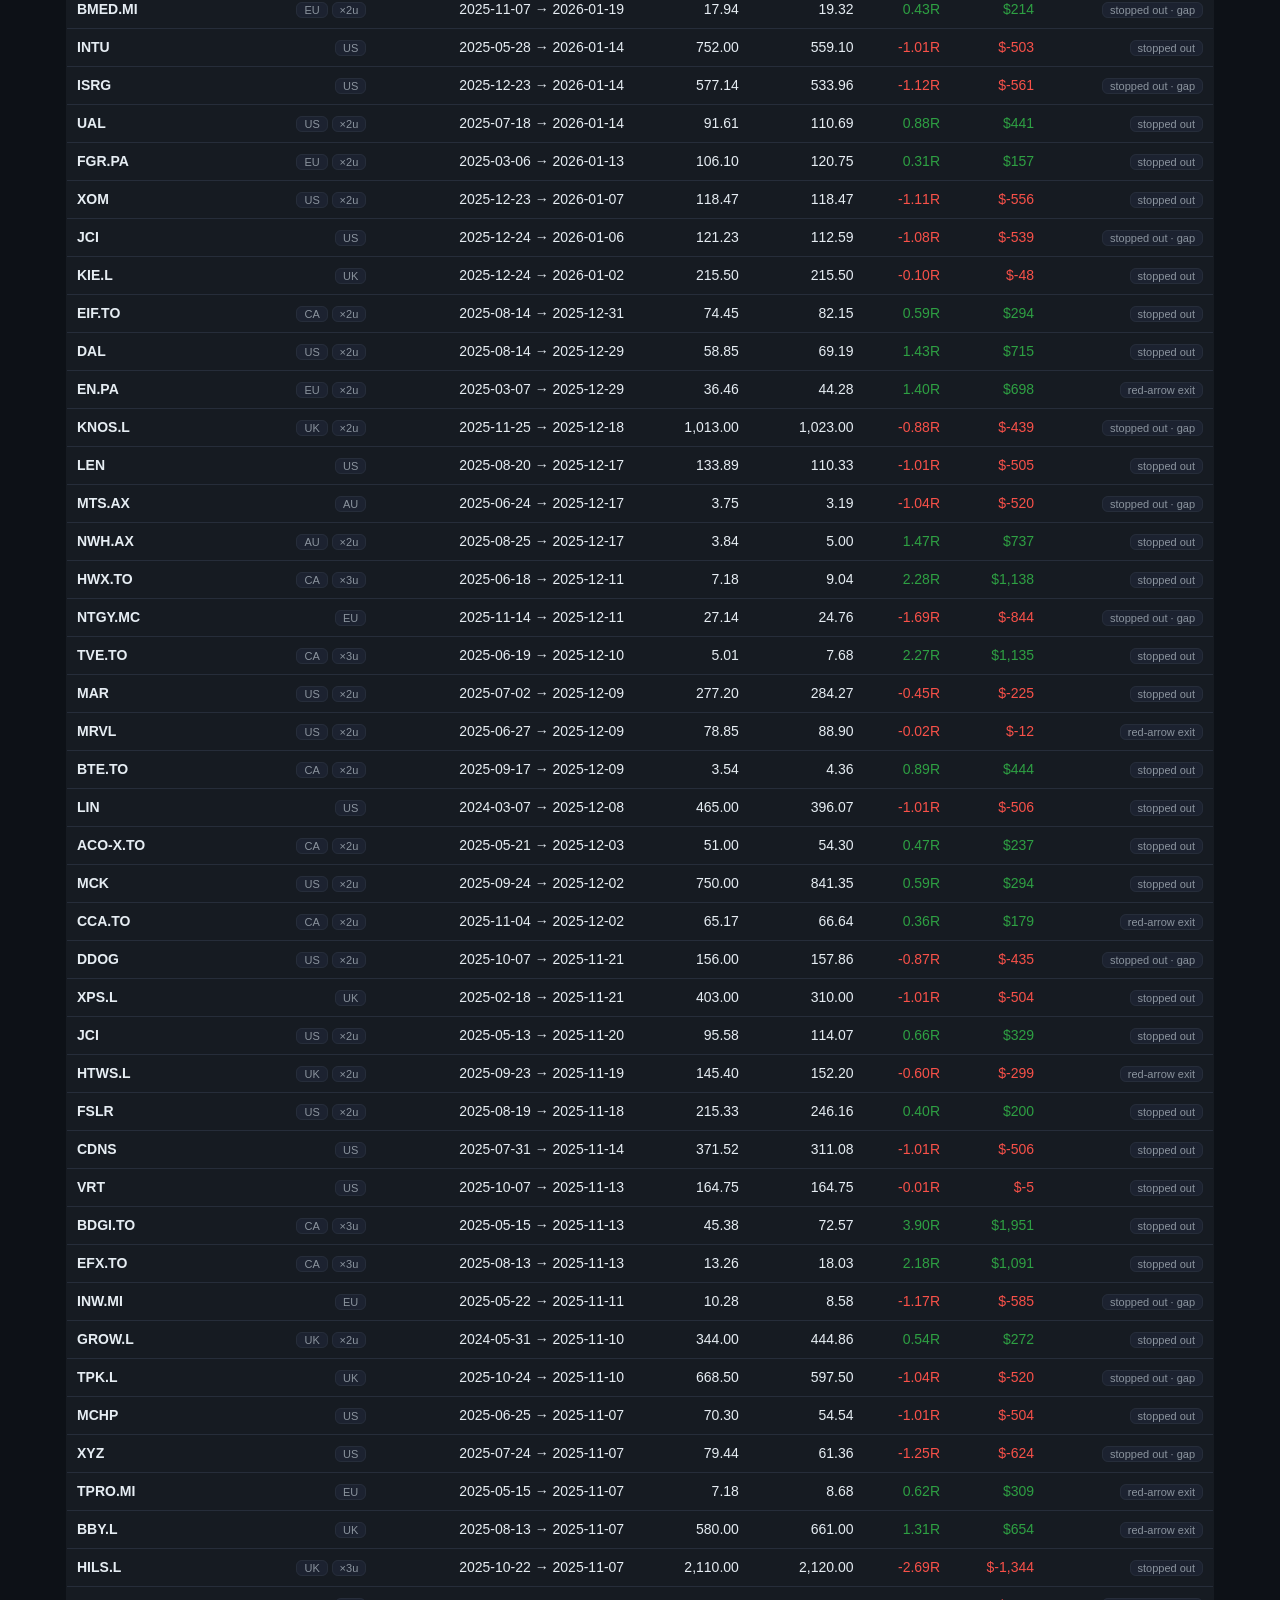
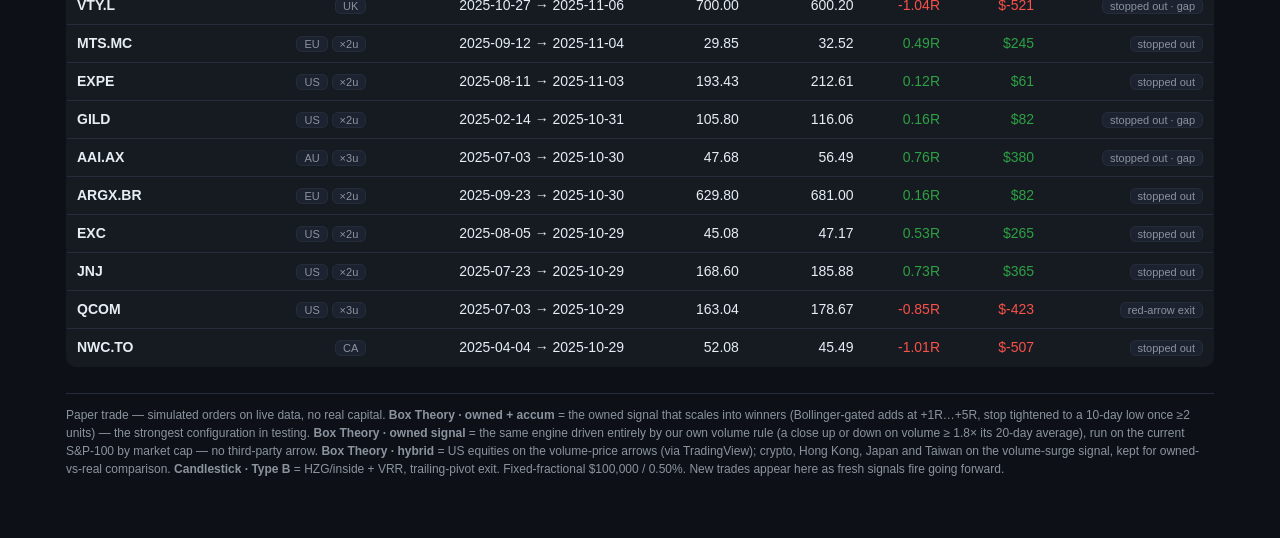
==== commit dcd0a450: "Add Box Theory paper-trade dashboard + snapshot" ====
--- a/paper.html
+++ b/paper.html
@@ -53,6 +53,7 @@
   .intro ul.tests li{margin:5px 0;color:var(--mut);font-size:13px;padding-left:22px;position:relative}
   .intro ul.tests li.ok::before{content:"✓";position:absolute;left:0;color:var(--pos);font-weight:700}
   .intro ul.tests li.warn::before{content:"⚠";position:absolute;left:0;color:#d29922}
+  .intro ul.tests li.work::before{content:"◐";position:absolute;left:0;color:var(--accent);font-weight:700}
   footer{color:var(--mut);font-size:12px;margin-top:26px;border-top:1px solid var(--line);padding-top:12px}
 </style>
 </head>
@@ -81,13 +82,13 @@
       <p style="margin-top:10px"><b style="color:var(--ink)">What we've tested</b></p>
       <ul class="tests">
         <li class="ok"><b>No look-ahead.</b> Signals act on the <i>next</i> bar's open, never the signal bar's own close; transaction costs (10 bps/side) are already deducted from every R.</li>
-        <li class="ok"><b>Point-in-time universe.</b> Each quarter's tradeable list is built only from data that existed at the time — no hindsight about which names later grew.</li>
+        <li class="ok"><b>Point-in-time, survivorship-aware selection.</b> Each quarter's universe is ranked from trailing data only — no hindsight about which names later grew.</li>
         <li class="ok"><b>Universal across markets.</b> The same rule is profitable in US, UK, Canada, Australia, Europe, Japan, Taiwan, Hong Kong <i>and</i> crypto — one edge, nine markets. Strong evidence it's real, not curve-fit to one place or era.</li>
         <li class="ok"><b>Costs &amp; slippage.</b> A 10 bps/side fee-and-slippage allowance is baked into every figure shown here.</li>
-        <li class="warn"><b>Survivorship — partly.</b> Crypto runs on survivorship-free data (delisted coins included). The equity history currently holds today's listed names only, so the stock returns are optimistic; moving the equities onto delisting-inclusive data is the open item.</li>
-        <li class="warn"><b>Capital realism.</b> The headline curve takes every signal at full size (up to ~150 positions at once). A realistic ~20-position cap, sized to the same ~10% drawdown, is more modest — treat the headline as the edge's ceiling and the clean crypto leg as the firmest proof.</li>
+        <li class="ok"><b>Crypto is fully survivorship-free.</b> Its history includes every delisted coin, so that leg carries no survivor advantage at all — the cleanest proof the edge is real.</li>
+        <li class="work"><b>Equity delisted-price coverage — in progress.</b> The stock universe currently lists names trading today; delisted price history (US · UK · CA · AU · EU) is being added for an even stricter test. Until it lands, read the equity figures as the optimistic end of the range and crypto as the anchor.</li>
       </ul>
-      <p>These are <b>paper trades on live data — no real capital.</b> The cross-market consistency and the survivorship-free crypto result are the strongest evidence the edge is real; the equity headline is the optimistic end of the range until the data is upgraded.</p>
+      <p>These are <b>paper trades on live data — no real capital.</b> What stands out isn't the headline return so much as the <b>shape</b> — broadly S&amp;P-like compounding at roughly a fifth of the S&amp;P's drawdown, spread across uncorrelated markets plus a clean crypto leg. The equity numbers firm up further once the delisted price history is in.</p>
     </details>
   </section>
 
@@ -290,6 +291,7 @@
 function buildTabs(){
   const present = SHOW.filter(k=>S.data.strategies[k]);
   const keys = present.length ? present : Object.keys(S.data.strategies);
+  { const _h = location.hash.replace(/^#/,''); if(keys.includes(_h)) S.strat = _h; }
   if(!keys.includes(S.strat)) S.strat = keys[0];
   $("#tabs").innerHTML = keys.map(k=>`<button class="tab" data-strat="${k}">${LABELS[k]||k}</button>`).join("");
   document.querySelectorAll("#tabs .tab").forEach(b=>b.addEventListener("click",()=>{S.strat=b.dataset.strat; S.mkt="All"; render();}));
